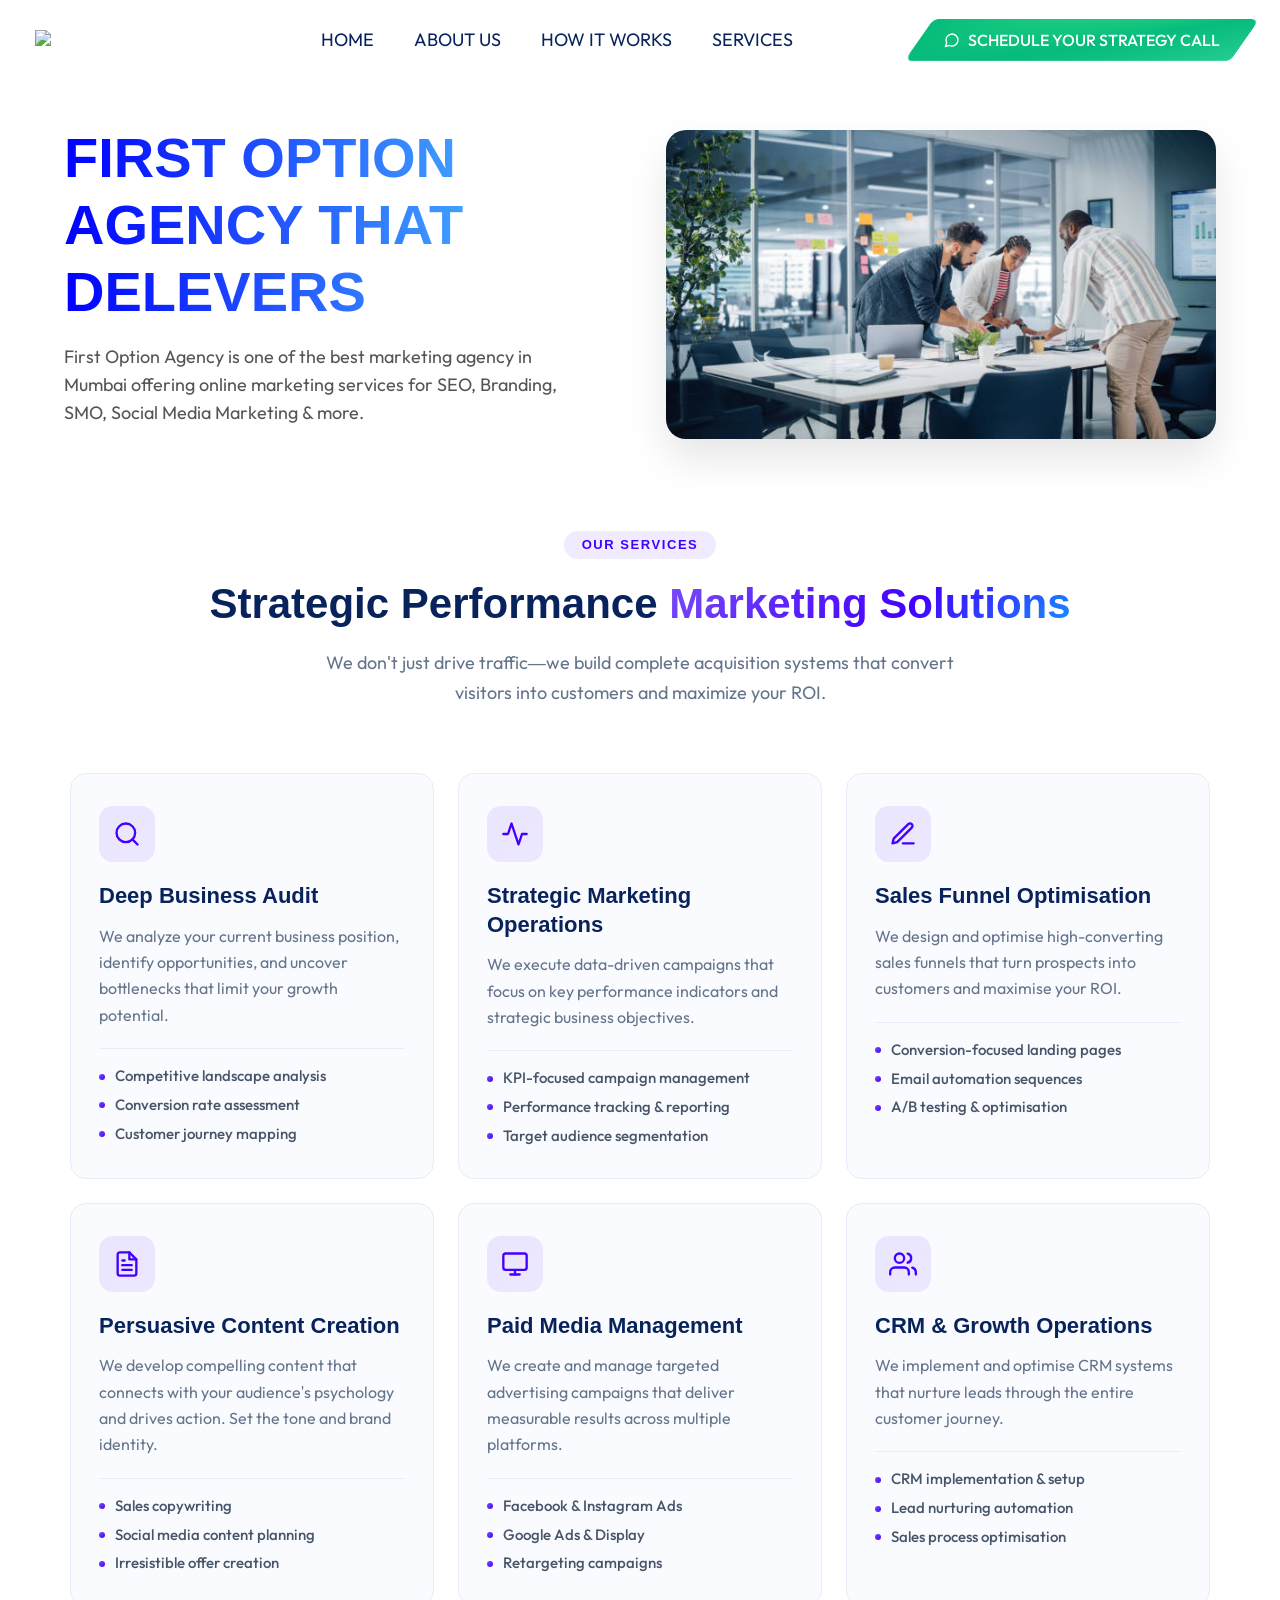
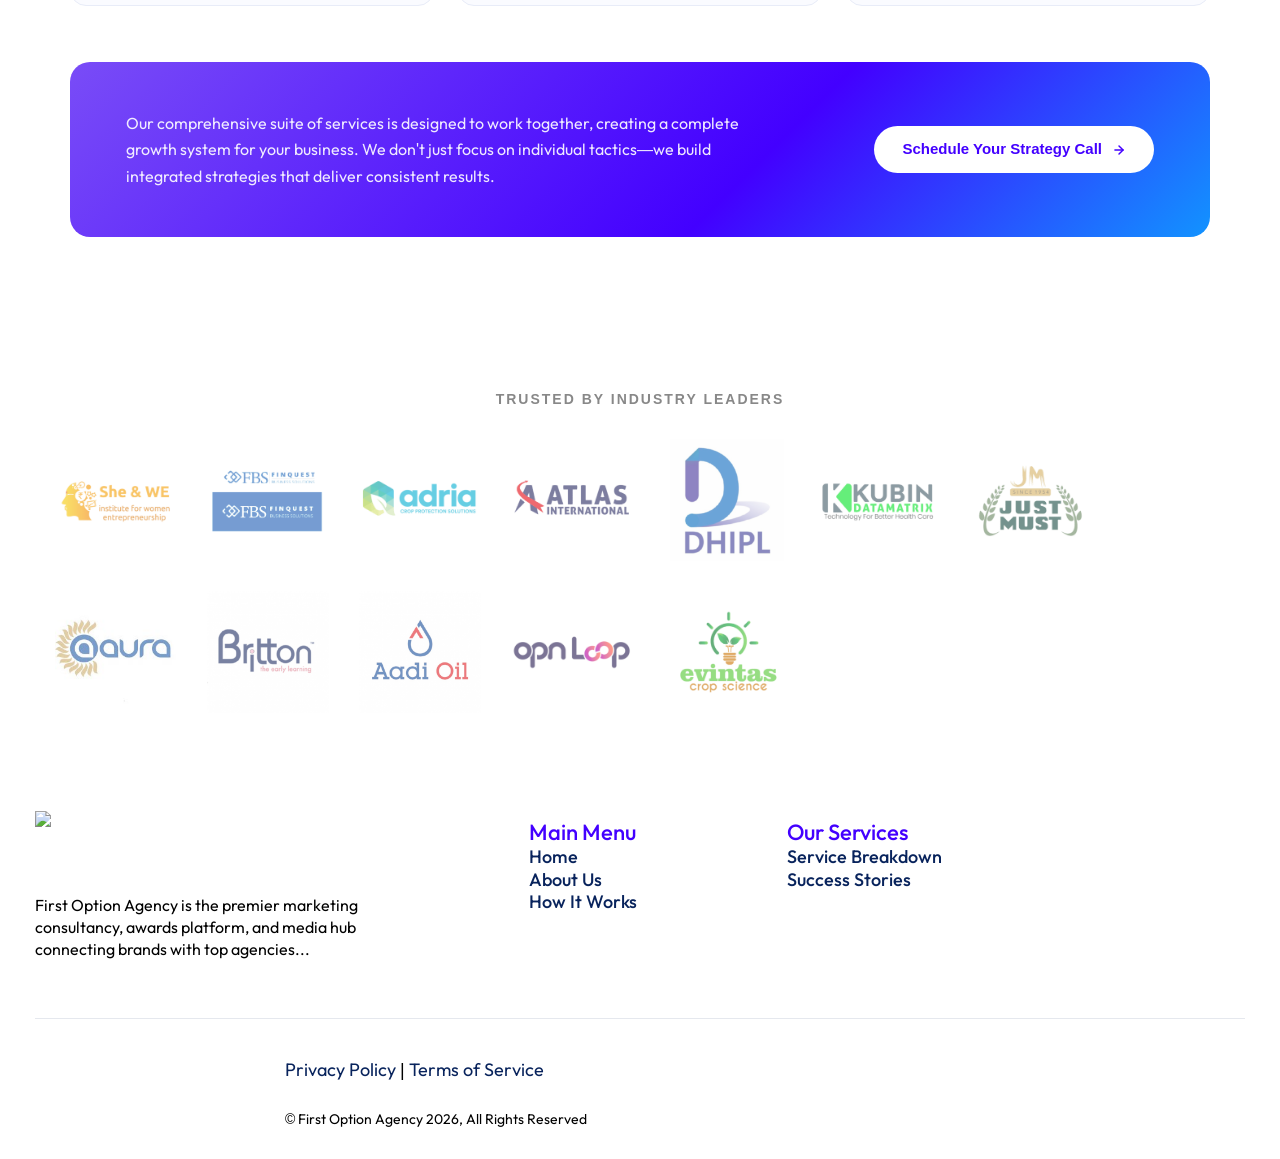
==== service.html @ 6f19dde6 "add services page" ====
<!DOCTYPE html>
<html lang="en">
<head>
   <title>First Option Agency | Premier Marketing Consultancy & Agency Directory</title>
    <meta name="theme-color" content="#ffffff">
    <meta name="description"
        content="First Option Agency is the premier marketing consultancy and agency directory. Discover top agencies for web design, branding, and digital marketing with verified reviews.">
    <meta name="keywords"
        content="First Option Agency, marketing agency directory, top marketing consultants, digital marketing agencies, web design companies, vetted agencies, business growth">
    <meta name="msvalidate.01" content="80F20198CFD68436AD164046C5279DCA">
    <link rel="canonical" href="https://www.firstoptionagency.com">
    <meta name="pinterest-rich-pin" content="false">
    <link rel="alternate" type="application/rss+xml" href="https://www.firstoptionagency.com/">
    <link rel="icon" type="image/x-icon" href="images/favicon.ico">
    <link rel="icon" type="image/png" href="images/favicon-32x32.png" sizes="32x32">
    <link rel="icon" type="image/png" href="images/favicon-16x16.png" sizes="16x16">
    <link rel="icon" type="image/svg+xml" href="images/favicon.svg">
    <link rel="apple-touch-icon" sizes="180x180" href="images/apple-touch-icon.png">
    <link rel="icon" type="image/png" sizes="192x192" href="images/android-chrome-192x192.png">
    <link rel="mask-icon" href="images/safari-pinned-tab.svg" color="#5bbad5">
    <link rel="preload" as="image" href="images/logo/logo.png">
    <link rel="preload" href="/fonts/Outfit-Regular.woff2" as="font" type="font/woff2" crossorigin="">
    <link rel="preload" href="/fonts/Outfit-Medium.woff2" as="font" type="font/woff2" crossorigin="">
    <link rel="dns-prefetch" href="//www.googletagmanager.com">
    <link rel="dns-prefetch" href="https://www.firstoptionagency.com">
    <link rel="dns-prefetch" href="//t.visitorqueue.com" style="display: none !important;">
    <meta name="twitter:card" content="summary_large_image">
    <meta name="twitter:title" content="First Option Agency | Top Marketing Consultancy & Agency Directory">
    <meta name="twitter:description"
        content="Discover, compare & hire top agencies for web design, development, branding & digital marketing.">
    <meta name="twitter:image" content="images/logo/logo.png">
    <meta property="og:url" content="https://www.firstoptionagency.com/">
    <meta property="og:type" content="website">
    <meta property="og:title" content="First Option Agency | Top Marketing Consultancy & Agency Directory">
    <meta property="og:description"
        content="First Option Agency connects brands with top-vetted agencies. Browse 30,000+ verified agency profiles and reviews to scale your business.">
    <meta property="og:image" content="images/logo/logo.png">
    <meta property="og:image:width" content="1200">
    <meta property="og:image:height" content="630">
    <script type="application/ld+json">
    {
      "@context": "https://schema.org",
      "@type": "Organization",
      "name": "First Option Agency",
      "url": "https://www.firstoptionagency.com",
      "logo": "https://www.firstoptionagency.com/images/logo/logo.png",
      "sameAs": [
        "https://www.instagram.com/firstoptionagency/",
        "https://www.facebook.com/firstoptionagency",
        "https://www.youtube.com/channel/UCq2oGPm26Sde7MxXzwe7gYA"
      ],
      "description": "First Option Agency is the premier marketing consultancy, awards platform, and media hub connecting brands with top agencies."
    }
    </script>
    <script type="application/ld+json">
    {
      "@context": "https://schema.org",
      "@type": "WebSite",
      "url": "https://www.firstoptionagency.com",
      "name": "First Option Agency",
      "potentialAction": {
        "@type": "SearchAction",
        "target": "https://www.firstoptionagency.com/search?q={search_term_string}",
        "query-input": "required name=search_term_string"
      }
    }
    </script>
    <style>
        img {
            color: transparent
        }

        img.img-broken {
            background: #FAFEFF;
            font-size: 0
        }

        .fancy-header ul {
            list-style: none;
            margin: 0;
            padding: 0
        }

        @font-face {
            font-display: swap;
            font-family: Outfit;
            font-style: normal;
            font-weight: 400;
            src: local(""), url("[data-uri]") format("woff2");
            text-rendering: optimizeLegibility
        }

        @font-face {
            font-display: swap;
            font-family: Outfit;
            font-style: normal;
            font-weight: 500;
            src: local(""), url("[data-uri]") format("woff2");
            text-rendering: optimizeLegibility
        }

        @font-face {
            font-display: swap;
            font-family: Outfit;
            font-style: normal;
            font-weight: 700;
            src: url(fonts/Outfit-Bold.woff2) format("woff2")
        }
    </style>

    <link href="https://www.firstoptionagency.com/topbest/css/plugins/alertify.custom.css?id=e2a9920edc" type="text/css"
        rel="stylesheet" />
    <link href="https://www.firstoptionagency.com/topbest/css/plugins/swiper.custom.css?id=e2a9920edc" type="text/css"
        rel="stylesheet" />
    <link href="https://www.firstoptionagency.com/topbest/css/plugins/parsley.custom.css?id=e2a9920edc" type="text/css"
        rel="stylesheet" />
    <link href="https://www.firstoptionagency.com/topbest/css/fonts/outfit.css?id=e2a9920edc" type="text/css"
        rel="stylesheet" />
    <link href="https://www.firstoptionagency.com/topbest/css/page-homepage.css?id=3f386308011d9b1fa5c5f884751df39c"
        type="text/css" rel="stylesheet" />
    <link rel="stylesheet" href="style.css">
</head>
<body>

  <nav class="laptop-hide" id="site-header" style="position: fixed; top: 0; left: 0; width: 100%; z-index: 1000;">
            <div class="site-width-grid">
                <div class="holder d-flex fl-align-center" style="justify-content: space-between; width: 100%; height: 80px;">
                    
                    <div class="logo fl-shrink">
                        <a href="/">
                            <img src="images/logo/logo.png" alt="First Option Agency" width="210" height="52" data-pin-nopin="true">
                        </a>
                    </div>

                    <div class="hp--navigation d-flex fl-center" style="flex-grow: 1;">
                        <ul class="list menu d-flex fl-align-center js-menu-clone-template" style="margin: 0 auto; padding: 0; list-style: none;">
                            <li class="link-holder"><a class="link" href="index.html#site-wrapper">Home</a></li>
                            <li class="link-holder"><a class="link" href="index.html">About Us</a></li>
                            <li class="link-holder"><a class="link" href="index.html#process">How It Works</a></li>
                            <li class="link-holder"><a class="link" href="service.html">Services</a></li>
                        </ul>
                    </div>

                    <div class="cta fl-shrink">
                        <a href="https://wa.me/919765768571" target="_blank"
                            class="d-i-flex fl-center btn-fancy btn-fancy--green btn-fancy--uppercase btn-fancy--medium btn-fancy--text-sm btn-fancy--xs btn-fancy--gap-md btn-fancy--px-lg"
                            style="text-decoration: none;">
                            <span style="display: flex; align-items: center; gap: 8px;">
                                <svg xmlns="http://www.w3.org/2000/svg" width="16" height="16"
                                    viewBox="0 0 24 24" fill="none" stroke="currentColor" stroke-width="2"
                                    stroke-linecap="round" stroke-linejoin="round">
                                    <path d="M7.9 20A9 9 0 1 0 4 16.1L2 22Z" />
                                </svg>
                                Schedule Your Strategy Call
                            </span>
                        </a>
                    </div>

                </div>
            </div>
        </nav>

        <script type="text/javascript">
            window.addEventListener('scroll', function () {
                const header = document.getElementById('site-header');
                if (window.scrollY > 10) {
                    header.classList.add('scrolled');
                } else {
                    header.classList.remove('scrolled');
                }
            });
        </script>




        
        <div class="myclass">
            <div class="myclass1">
                <h2 class="heding">FIRST OPTION AGENCY THAT DELEVERS</h2>
                <p class="para1">First Option Agency is one of the best marketing agency in Mumbai offering online marketing services for SEO, Branding, SMO, Social Media Marketing & more.</p>
            </div>

            <div>
                <img class="img" src="images/serviceimage1.jpg" alt="">
            </div>
        </div>
    <main class="site-width-grid">
          <section class="hp--services" id="services">
                    <div class="site-width-grid">
                        <!-- Section Header -->
                        <div class="hp--services__header margin-top:20">
                            <div class="hp--services__label">Our Services</div>
                            <h2 class="hp--services__title">Strategic Performance <mark>Marketing Solutions</mark></h2>
                            <p class="hp--services__subtitle">We don't just drive traffic—we build complete acquisition
                                systems that convert visitors into customers and maximize your ROI.</p>
                        </div>

                        <!-- Services Grid -->
                        <div class="hp--services__grid">

                            <!-- Card 1 -->
                            <div class="hp--services__card">
                                <label class="hp--services__card-trigger">
                                    <input type="checkbox" class="card-toggle-check">
                                    <div class="card-header-v2">
                                        <div class="hp--services__card-icon">
                                            <svg width="28" height="28" viewBox="0 0 24 24" fill="none"
                                                stroke="currentColor" stroke-width="2" stroke-linecap="round"
                                                stroke-linejoin="round">
                                                <circle cx="11" cy="11" r="8" />
                                                <path d="m21 21-4.35-4.35" />
                                            </svg>
                                        </div>
                                        <h3 class="hp--services__card-title">Deep Business Audit</h3>
                                    </div>
                                    <div class="hp--services__card-content">
                                        <p class="hp--services__card-desc">We analyze your current business position,
                                            identify opportunities, and uncover bottlenecks that limit your growth
                                            potential.</p>
                                        <ul class="hp--services__card-list">
                                            <li>Competitive landscape analysis</li>
                                            <li>Conversion rate assessment</li>
                                            <li>Customer journey mapping</li>
                                        </ul>
                                    </div>
                                    <div class="card-footer-v2">
                                        <div class="read-more-btn-v2">Read More</div>
                                    </div>
                                </label>
                            </div>

                            <!-- Card 2 -->
                            <div class="hp--services__card">
                                <label class="hp--services__card-trigger">
                                    <input type="checkbox" class="card-toggle-check">
                                    <div class="card-header-v2">
                                        <div class="hp--services__card-icon">
                                            <svg width="28" height="28" viewBox="0 0 24 24" fill="none"
                                                stroke="currentColor" stroke-width="2" stroke-linecap="round"
                                                stroke-linejoin="round">
                                                <polyline points="22 12 18 12 15 21 9 3 6 12 2 12" />
                                            </svg>
                                        </div>
                                        <h3 class="hp--services__card-title">Strategic Marketing Operations</h3>
                                    </div>
                                    <div class="hp--services__card-content">
                                        <p class="hp--services__card-desc">We execute data-driven campaigns that focus
                                            on key performance indicators and strategic business objectives.</p>
                                        <ul class="hp--services__card-list">
                                            <li>KPI-focused campaign management</li>
                                            <li>Performance tracking & reporting</li>
                                            <li>Target audience segmentation</li>
                                        </ul>
                                    </div>
                                    <div class="card-footer-v2">
                                        <div class="read-more-btn-v2">Read More</div>
                                    </div>
                                </label>
                            </div>

                            <!-- Card 3 -->
                            <div class="hp--services__card">
                                <label class="hp--services__card-trigger">
                                    <input type="checkbox" class="card-toggle-check">
                                    <div class="card-header-v2">
                                        <div class="hp--services__card-icon">
                                            <svg width="28" height="28" viewBox="0 0 24 24" fill="none"
                                                stroke="currentColor" stroke-width="2" stroke-linecap="round"
                                                stroke-linejoin="round">
                                                <path d="M12 20h9" />
                                                <path d="M16.5 3.5a2.121 2.121 0 0 1 3 3L7 19l-4 1 1-4L16.5 3.5z" />
                                            </svg>
                                        </div>
                                        <h3 class="hp--services__card-title">Sales Funnel Optimisation</h3>
                                    </div>
                                    <div class="hp--services__card-content">
                                        <p class="hp--services__card-desc">We design and optimise high-converting sales
                                            funnels that turn prospects into customers and maximise your ROI.</p>
                                        <ul class="hp--services__card-list">
                                            <li>Conversion-focused landing pages</li>
                                            <li>Email automation sequences</li>
                                            <li>A/B testing & optimisation</li>
                                        </ul>
                                    </div>
                                    <div class="card-footer-v2">
                                        <div class="read-more-btn-v2">Read More</div>
                                    </div>
                                </label>
                            </div>

                            <!-- Card 4 -->
                            <div class="hp--services__card">
                                <label class="hp--services__card-trigger">
                                    <input type="checkbox" class="card-toggle-check">
                                    <div class="card-header-v2">
                                        <div class="hp--services__card-icon">
                                            <svg width="28" height="28" viewBox="0 0 24 24" fill="none"
                                                stroke="currentColor" stroke-width="2" stroke-linecap="round"
                                                stroke-linejoin="round">
                                                <path d="M14 2H6a2 2 0 0 0-2 2v16a2 2 0 0 0 2 2h12a2 2 0 0 0 2-2V8z" />
                                                <polyline points="14 2 14 8 20 8" />
                                                <line x1="16" y1="13" x2="8" y2="13" />
                                                <line x1="16" y1="17" x2="8" y2="17" />
                                                <polyline points="10 9 9 9 8 9" />
                                            </svg>
                                        </div>
                                        <h3 class="hp--services__card-title">Persuasive Content Creation</h3>
                                    </div>
                                    <div class="hp--services__card-content">
                                        <p class="hp--services__card-desc">We develop compelling content that connects
                                            with your audience's psychology and drives action. Set the tone and brand
                                            identity.</p>
                                        <ul class="hp--services__card-list">
                                            <li>Sales copywriting</li>
                                            <li>Social media content planning</li>
                                            <li>Irresistible offer creation</li>
                                        </ul>
                                    </div>
                                    <div class="card-footer-v2">
                                        <div class="read-more-btn-v2">Read More</div>
                                    </div>
                                </label>
                            </div>

                            <!-- Card 5 -->
                            <div class="hp--services__card">
                                <label class="hp--services__card-trigger">
                                    <input type="checkbox" class="card-toggle-check">
                                    <div class="card-header-v2">
                                        <div class="hp--services__card-icon">
                                            <svg width="28" height="28" viewBox="0 0 24 24" fill="none"
                                                stroke="currentColor" stroke-width="2" stroke-linecap="round"
                                                stroke-linejoin="round">
                                                <rect x="2" y="3" width="20" height="14" rx="2" ry="2" />
                                                <line x1="8" y1="21" x2="16" y2="21" />
                                                <line x1="12" y1="17" x2="12" y2="21" />
                                            </svg>
                                        </div>
                                        <h3 class="hp--services__card-title">Paid Media Management</h3>
                                    </div>
                                    <div class="hp--services__card-content">
                                        <p class="hp--services__card-desc">We create and manage targeted advertising
                                            campaigns that deliver measurable results across multiple platforms.</p>
                                        <ul class="hp--services__card-list">
                                            <li>Facebook & Instagram Ads</li>
                                            <li>Google Ads & Display</li>
                                            <li>Retargeting campaigns</li>
                                        </ul>
                                    </div>
                                    <div class="card-footer-v2">
                                        <div class="read-more-btn-v2">Read More</div>
                                    </div>
                                </label>
                            </div>

                            <!-- Card 6 -->
                            <div class="hp--services__card">
                                <label class="hp--services__card-trigger">
                                    <input type="checkbox" class="card-toggle-check">
                                    <div class="card-header-v2">
                                        <div class="hp--services__card-icon">
                                            <svg width="28" height="28" viewBox="0 0 24 24" fill="none"
                                                stroke="currentColor" stroke-width="2" stroke-linecap="round"
                                                stroke-linejoin="round">
                                                <path d="M17 21v-2a4 4 0 0 0-4-4H5a4 4 0 0 0-4 4v2" />
                                                <circle cx="9" cy="7" r="4" />
                                                <path d="M23 21v-2a4 4 0 0 0-3-3.87" />
                                                <path d="M16 3.13a4 4 0 0 1 0 7.75" />
                                            </svg>
                                        </div>
                                        <h3 class="hp--services__card-title">CRM & Growth Operations</h3>
                                    </div>
                                    <div class="hp--services__card-content">
                                        <p class="hp--services__card-desc">We implement and optimise CRM systems that
                                            nurture leads through the entire customer journey.</p>
                                        <ul class="hp--services__card-list">
                                            <li>CRM implementation & setup</li>
                                            <li>Lead nurturing automation</li>
                                            <li>Sales process optimisation</li>
                                        </ul>
                                    </div>
                                    <div class="card-footer-v2">
                                        <div class="read-more-btn-v2">Read More</div>
                                    </div>
                                </label>
                        </div>
                    </div>

                        <!-- Bottom CTA Banner -->
                        <div class="hp--services__cta-banner">
                            <p class="hp--services__cta-text">Our comprehensive suite of services is designed to work
                                together, creating a complete growth system for your business. We don't just focus on
                                individual tactics—we build integrated strategies that deliver consistent results.</p>
                            <a href="https://wa.me/919765768571" target="_blank"
                                class="hp--services__cta-btn btn-flex btn-flex--rounded btn-flex--nowrap">
                                <span>Schedule Your Strategy Call</span>
                                <svg width="14" height="14" viewBox="0 0 24 24" fill="none" stroke="currentColor"
                                    stroke-width="2.5" stroke-linecap="round" stroke-linejoin="round">
                                    <path d="M5 12h14" />
                                    <path d="m12 5 7 7-7 7" />
                                </svg>
                            </a>
                        </div>
                    </div>
                </section>

                <section class="sponsor-section">
                    <div class="container">
                        <p class="sponsor-tagline">TRUSTED BY INDUSTRY LEADERS</p>
                        <div class="sponsor-grid">
                        <div class="sponsor-logo"><img src="images/logo1.png" alt="Company 1"></div>
                        <div class="sponsor-logo"><img src="images/logo2.png" alt="Company 2"></div>
                        <div class="sponsor-logo"><img src="images/logo3.png" alt="Company 3"></div>
                        <div class="sponsor-logo"><img src="images/logo4.png" alt="Company 4"></div>
                        <div class="sponsor-logo"><img src="images/logo5.png" alt="Company 5"></div>
                        <div class="sponsor-logo"><img src="images/logo6.png" alt="Company 6"></div>
                        <div class="sponsor-logo"><img src="images/logo7.png" alt="Company 7"></div>
                        <div class="sponsor-logo"><img src="images/logo8.jpg" alt="Company 8"></div>
                        <div class="sponsor-logo"><img src="images/logo9.png" alt="Company 9"></div>
                        <div class="sponsor-logo"><img src="images/logo10.png" alt="Company 10"></div>
                        <div class="sponsor-logo"><img src="images/logo11.png" alt="Company 11"></div>
                        <div class="sponsor-logo"><img src="images/logo12.png" alt="Company 12"></div>
                        </div>
                    </div>
                </section>
    </main>

    <footer id="footer" class="footer footer-fancy">
        <div class="site-width-grid">
            <div class="footer--nav d-flex">
                <aside>
                    <a href="/" class="logo" style="margin-bottom: 25px; display: inline-block;">
                        <img src="images/logo/logo.png" width="240" height="56" alt="First Option Agency">
                    </a>
                    <p>First Option Agency is the premier marketing consultancy, awards platform, and media hub connecting brands with top agencies...</p>
                </aside>
                <section class="d-flex">
                    <div class="footer--nav_part">
                        <p class="title">Main Menu</p>
                        <ul>
                            <li><a href="#home">Home</a></li>
                            <li><a href="#about">About Us</a></li>
                            <li><a href="#process">How It Works</a></li>
                        </ul>
                    </div>
                    <div class="footer--nav_part">
                        <p class="title">Our Services</p>
                        <ul>
                            <li><a href="services.html">Service Breakdown</a></li>
                            <li><a href="services.html">Success Stories</a></li>
                        </ul>
                    </div>
                </section>
            </div>
            <div class="footer--bottom">
                <aside>© First Option Agency 2026, All Rights Reserved</aside>
                <div class="pages">
                    <a href="#">Privacy Policy</a> | <a href="#">Terms of Service</a>
                </div>
            </div>
        </div>
    </footer>

</body>
</html>
---- style.css ----
/* =========================================
   BASE & RESET
========================================= */
img {
  -ms-interpolation-mode: bicubic;
  border: 0;
  color: transparent;
  max-width: 100%;
  vertical-align: top;
}
img.img-broken {
  background: #FAFEFF;
  font-size: 0;
}
fieldset, form {
  border-style: none;
  margin: 0;
  padding: 0;
}
input::-ms-clear {
  display: none;
}
button, input[type=button], input[type=file], input[type=password],
input[type=reset], input[type=submit], input[type=text], textarea {
  -ms-progress-appearance: none;
  appearance: none;
  appearance: none;
  outline: none;
}
button, input[type=button], input[type=reset], input[type=submit] {
  cursor: pointer;
}
input, textarea {
  border-radius: 0;
}
input[type=image] {
  border: none;
  padding: 0;
}
button::-moz-focus-inner, input::-moz-focus-inner {
  border: 0;
  padding: 0;
}
:focus {
  outline: none;
}
blockquote, q {
  quotes: none;
}
blockquote:after, blockquote:before, q:after, q:before {
  content: none;
}
dd {
  margin: 0 0 0 40px;
}
table {
  border-collapse: collapse;
  border-spacing: 0;
}
nav ol, nav ul {
  list-style-image: none;
}
dl, menu, ol, p, ul {
  margin: 1em 0;
}
menu, ol, ul {
  padding: 0;
}
h1, h2, h3, h4, h5, h6 {
  margin: 0;
  font-weight: 500;
  line-height: 1.15;
  font-family: Outfit, sans-serif;
}
strong, b {
  font-weight: 500;
}
button, input, select, textarea {
  font-family: Outfit, sans-serif;
}
a {
  color: var(--defaultLinkColor, #0181dd);
  transition-duration: .18s;
  transition-property: color, background, border-color;
  transition-timing-function: ease-out;
  text-decoration: none;
}
.mobile a {
  transition: none;
}
@media screen and (min-width:1201px) {
  a:hover { color: #00abf3; }
}
mark {
  color: inherit;
  background: none;
}
svg use {
  pointer-events: none;
}
u {
  position: relative;
  text-decoration: none;
}
u:after {
  background: currentColor;
  bottom: 0;
  content: "";
  height: 2px;
  left: 0;
  pointer-events: none;
  position: absolute;
  width: 100%;
}
*, :after, :before {
  box-sizing: border-box;
}
html {
  -webkit-text-size-adjust: 100%;
}
[v-cloak] {
  display: none;
}
body, html {
  -webkit-overflow-scrolling: touch;
  height: 100%;
  margin: 0;
}
html.block-scroll {
  overflow: hidden;
}
body {
  background: #fff;
  color: #000;
  font: 300 16px/1.25 Outfit, sans-serif;
  min-width: 320px;
}

/* =========================================
   UTILITIES
========================================= */
.hide { display: none !important; }
.invisible { visibility: hidden; }
.d-flex { display: flex; }
.d-none { display: none; }
.d-i-flex { display: inline-flex; }
.fl-shrink { flex-shrink: 0; }
.fl-grow { flex-grow: 1; }
.fl-col { flex-direction: column; }
.fl-wrap { flex-wrap: wrap; }
.fl-center { align-items: center; justify-content: center; }
.fl-baseline { align-items: baseline; }
.fl-align-center { align-items: center; }
.fl-justify-center { justify-content: center; }
.loading { position: relative; }

@media screen and (min-width:1201px) { .laptop-view { display: none !important; } }
@media screen and (max-width:1200px) { .laptop-hide { display: none !important; } }
@media screen and (min-width:1025px) { .tablet-view { display: none !important; } }
@media screen and (max-width:1024px) { .tablet-hide { display: none !important; } }
@media screen and (min-width:768px)  { .mobile-view { display: none !important; } }
@media screen and (max-width:767px)  { .mobile-hide { display: none !important; } }

.site-width-grid {
  margin: 0 auto;
  max-width: 1480px;
  width: 100%;
}
@media screen and (min-width:1201px) {
  .site-width-grid { padding-left: 35px; padding-right: 35px; }
}
@media screen and (max-width:1200px) {
  .site-width-grid { padding-left: 25px; padding-right: 25px; }
}
@media screen and (max-width:767px) {
  .site-width-grid { padding-left: 20px; padding-right: 20px; }
}

.wrapper { min-height: 100vh; overflow: hidden; }
.main { width: 100%; --defaultLinkColor: #267efd; color: #08235c; }
@media screen and (max-width:1200px) {
  .main { padding-top: 62px; }
}
@media screen and (min-width:1201px) {
  .fancy-header~.main, .header~.main { padding-top: 74px; }
  .is-come-from-admin { margin-top: 20px; }
}

/* =========================================
   BUTTONS (.btn-flex & .btn-fancy)
========================================= */
.btn-flex {
  align-items: center;
  display: inline-flex;
  justify-content: center;
  line-height: 1.25;
  padding-bottom: 2px;
  padding-top: 2px;
  transition-duration: .2s;
  transition-property: color, background, border-color;
  transition-timing-function: ease-out;
}
.btn-flex--rounded { border-radius: 5em; }
.btn-flex--nowrap { white-space: nowrap; }
.btn-flex--slanted {
  background-color: transparent;
  overflow: visible !important;
  position: relative;
}
.btn-flex--slanted:before {
  backface-visibility: hidden;
  border-radius: .3em .5em;
  content: "";
  height: 100%;
  left: 0;
  position: absolute;
  top: 0;
  transform: skewX(-35deg) translateZ(0);
  transition-duration: .2s;
  transition-property: background, border-color;
  transition-timing-function: ease-out;
  width: 100%;
  will-change: transform;
}
.btn-flex--slanted>* { position: relative; }
.btn-flex--text__uppercase { text-transform: uppercase; }
.btn-flex--weight__med { font-weight: 500; }
.btn-flex--color__navy { color: #08235c; }
@media screen and (min-width:1025px) {
  .btn-flex--color__navy:hover { color: #0181dd; }
}
.btn-flex--slanted-border__custom:before { border: 1px solid var(--btnBorderColor, #fff); }
@media screen and (min-width:1025px) {
  .btn-flex--slanted-border__custom:hover:before { border-color: var(--btnBorderColorActive, var(--btnBorderColor)); }
}
.btn-flex--font-desktop__md { font-size: 18px; }
.btn-flex--size-desktop__sm { min-height: 48px; }
.btn-flex--padding__md { padding-left: 20px; padding-right: 20px; }
.btn-flex--gap__lg { gap: 16px; }
.btn-flex .chevron, .btn-flex .icon, .btn-flex i {
  fill: var(--btnIconColor, currentColor);
  color: var(--btnIconColor, currentColor);
  transition: transform .2s;
}
.btn-flex i { position: relative; }
.btn-flex .loading {
  left: 0; opacity: 0; position: absolute; top: 50%; transform: translateY(-50%);
}
@media screen and (min-width:1025px) {
  .btn-flex:hover .icon { transform: translateX(2px); }
}
.disabled .btn-flex:has(.loading) { filter: grayscale(1); opacity: .5; pointer-events: none; }
.disabled .btn-flex:has(.loading) .icon { opacity: 0; }
.disabled .btn-flex:has(.loading) .loading { opacity: 1; }

.btn-fancy {
  background-color: transparent;
  border: none;
  line-height: 1.25;
  overflow: visible !important;
  padding-bottom: 2px;
  padding-top: 2px;
  position: relative;
  transition: color .2s ease-out;
}
.btn-fancy:after, .btn-fancy:before {
  backface-visibility: hidden;
  border-radius: .3em .5em;
  content: "";
  inset: 0;
  position: absolute;
  transform: skewX(-35deg) translateZ(0);
}
.btn-fancy:before {
  background-color: #fff;
  border-style: solid;
  border-width: 1.5px;
  opacity: 0;
  transition: opacity .1s ease-out, background-color .1s ease-out;
}
.btn-fancy:after {
  background-position-x: -100%, 0;
  background-size: 200% 100%, 100% 100%;
  transition: opacity .2s ease-out, background-position-x .2s ease-out .05s;
}
.btn-fancy>* { position: relative; z-index: 1; }
@media screen and (min-width:1025px) {
  .btn-fancy:hover:before { opacity: 1; }
  .btn-fancy:hover:after {
    background-position-x: -200%, 0;
    opacity: 0;
    transition: opacity .3s ease-out .1s, background-position-x .2s ease-out;
  }
  .btn-fancy:hover .icon { transform: translateX(2px); }
}
.btn-fancy--indigo { color: #fff; }
.btn-fancy--indigo:before { border-color: #4300ff; }
.btn-fancy--indigo:after {
  background-image: linear-gradient(90deg, #3d05d9 30%, #936efb 40%, #3d05d9 50%, rgba(61, 5, 217, 0)), linear-gradient(170deg, #7648f7, #4e10fd 55%, #1f6dff);
}
@media screen and (min-width:1025px) {
  .btn-fancy--indigo:hover { color: #4300ff; }
}
.btn-fancy--green { color: #fff; }
.btn-fancy--green:before { border-color: #006d46; }
.btn-fancy--green:after {
  background-image: linear-gradient(90deg, #06bc7b 30%, #5ef696 40%, #06bc7b 50%, rgba(6, 188, 123, 0)), linear-gradient(170deg, #5ef696, #06bc7b 55%, #25cd91);
}
@media screen and (min-width:1025px) {
  .btn-fancy--green:hover { color: #08235c; }
}
.btn-fancy--xs { min-height: 42px; }
.btn-fancy--sm { min-height: 48px; }
.btn-fancy--px-md { padding-inline: 20px; }
.btn-fancy--px-lg { padding-inline: 25px; }
.btn-fancy--px-xl { padding-inline: 30px; }
.btn-fancy--gap-md { gap: 12px; }
.btn-fancy--gap-lg { gap: 16px; }
.btn-fancy--text-sm { font-size: 16px; }
.btn-fancy--text-md { font-size: 18px; }
.btn-fancy--bold { font-weight: 600; }
.btn-fancy--medium { font-weight: 500; }
.btn-fancy--uppercase { text-transform: uppercase; }
.btn-fancy .chevron, .btn-fancy .icon, .btn-fancy i {
  fill: currentColor; color: currentColor; transition: transform .2s;
}
.btn-fancy i { position: relative; }
.btn-fancy .loading { left: 0; opacity: 0; position: absolute; top: 50%; transform: translateY(-50%); }
.disabled .btn-fancy:has(.loading) { filter: grayscale(1); opacity: .5; pointer-events: none; }
.disabled .btn-fancy:has(.loading) .icon { opacity: 0; }
.disabled .btn-fancy:has(.loading) .loading { opacity: 1; }

/* =========================================
   FORM VALIDATION (PARSLEY)
========================================= */
.parsley-errors-list, .validate-errors-list {
  list-style: none; margin: 0; padding: 0;
}
.parsley-errors-list li, .validate-errors-list li {
  background: #fff;
  border: 1px solid #ed383d;
  bottom: var(--errorBottom, 100%);
  color: #ed383d;
  font-size: 14px;
  font-weight: 500;
  min-height: 37px;
  min-width: 190px;
  padding: 3px 15px 7px;
  position: absolute;
  right: 0;
  transform: translateY(-4px);
  white-space: nowrap;
  z-index: 1;
  opacity: 0;
  pointer-events: none;
}
@media screen and (max-width:767px) {
  .parsley-errors-list li, .validate-errors-list li { height: auto; white-space: normal; }
}
.parsley-errors-list li:after, .validate-errors-list li:after {
  background: #fff; border-bottom: 1px solid #ed383d; border-right: 1px solid #ed383d;
  content: ""; height: 10px; position: absolute; right: 15px; top: 100%;
  transform: translate3d(0, -4px, 0) rotate(45deg); width: 10px;
}
.parsley-errors-list li:before, .validate-errors-list li:before {
  bottom: -4px; content: "!"; display: inline; font-size: 25px; font-weight: 500;
  line-height: 20px; margin-right: 14px; position: relative;
}
form[data-parsley-validate] { position: relative; }

/* =========================================
   HEADER & NAVIGATION
========================================= */
.fancy-header {
  --headerLinkFontSize: 16px;
  background-color: #fff;
  box-shadow: 0 0 90px rgba(0, 0, 0, .08);
  left: 0; position: fixed; right: 0; top: 0; z-index: 100;
  transition: transform .25s;
}
.fancy-header ul { list-style: none; margin: 0; padding: 0; }
@media screen and (min-width:1201px) {
  .fancy-header.scrolled { transform: translateY(-14px); }
  .fancy-header.scrolled .holder { transform: translateY(7px); }
  .fancy-header.scrolled .logo { transform: scale(.84); }
}
.fancy-header .holder {
  gap: clamp(20px, 2.9296875vw, 30px);
  justify-content: space-between;
  pointer-events: none;
  transition: transform .25s;
}
.fancy-header .holder>* { pointer-events: auto; }
@media screen and (min-width:1201px) {
  .fancy-header .holder { height: 74px; }
}
@media screen and (max-width:1200px) {
  .fancy-header .holder { height: 62px; }
  .fancy-header .holder.is-active .nav {
    opacity: 1; pointer-events: auto; transform: translateX(0);
  }
  .fancy-header .holder.is-active .burger span { background-color: transparent; }
  .fancy-header .holder.is-active .burger span:after { transform: rotate(45deg); }
  .fancy-header .holder.is-active .burger span:before { transform: rotate(-45deg); }
}
.fancy-header .logo { transform-origin: left center; transition: transform .25s; margin-right: auto; }
.fancy-header .logo a { display: block; }
.fancy-header .logo img { display: block; height: auto; }
@media screen and (max-width:1200px) {
  .fancy-header .logo a { max-width: 172px; }
  .fancy-header .nav {
    background-color: rgba(255, 255, 255, 0.98);
    backdrop-filter: blur(15px); -webkit-backdrop-filter: blur(15px);
    flex-direction: column; height: calc(100vh - 62px); left: 0; overflow-y: auto;
    padding: 40px 25px; right: 0; top: 62px; transform: translateX(100%);
    transition: transform 0.4s cubic-bezier(0.4, 0, 0.2, 1); width: 100vw;
    box-shadow: -10px 0 30px rgba(0, 0, 0, 0.05); border-top: 1px solid rgba(0, 0, 0, 0.05);
    opacity: 0; pointer-events: none; position: fixed;
  }
  .fancy-header .menu { flex-direction: column; gap: 0; align-items: stretch; width: 100%; }
  .fancy-header .menu li { border-bottom: 1px solid rgba(0, 0, 0, 0.03); list-style: none; }
  .fancy-header .menu a {
    color: #111827; font-size: 20px; font-weight: 600; display: flex;
    align-items: center; justify-content: space-between; padding: 20px 10px;
    text-transform: uppercase; letter-spacing: 0.05em; transition: all 0.3s ease;
    line-height: normal; height: auto !important; width: auto !important; min-height: 60px;
  }
  .fancy-header .menu a:after {
    content: "→"; opacity: 0; transform: translateX(-10px); transition: all 0.3s ease;
    font-weight: 400; color: #4300ff;
  }
  .fancy-header .menu a:hover, .fancy-header .menu a.active {
    color: #4300ff; padding-left: 15px; background-color: rgba(67, 0, 255, 0.02);
  }
  .fancy-header .menu a:hover:after, .fancy-header .menu a.active:after {
    opacity: 1; transform: translateX(0);
  }
  .fancy-header .link-holder { display: flex; flex-direction: column; width: 100%; }
}
@media screen and (min-width:1201px) {
  .fancy-header .inner { gap: 30px; }
  .fancy-header .nav { align-items: center; gap: 25px; }
  .fancy-header .menu { gap: 40px; }
  .fancy-header .menu a { color: #08235c; }
  .fancy-header .menu a.active, .fancy-header .menu a:hover { color: #4300ff; }
  .fancy-header .link-holder { position: relative; }
  .fancy-header .link-holder:not(:hover) .link i { transform: rotate(90deg); }
  .fancy-header .link-holder:not(:hover) .dropbox,
  .fancy-header .link-holder:not(:hover) .dropdown {
    opacity: 0; pointer-events: none; transform: translate(-50%, 6px);
  }
  .fancy-header .dropbox, .fancy-header .dropdown {
    box-shadow: 0 0 20px rgba(0, 0, 0, .2); left: 50%; position: absolute;
    top: 100%; transform: translate(-50%, 12px); transition: all .25s;
  }
  .fancy-header .dropbox:after, .fancy-header .dropbox:before,
  .fancy-header .dropdown:after, .fancy-header .dropdown:before {
    content: ""; left: 0; position: absolute; right: 0;
  }
  .fancy-header .dropbox:before, .fancy-header .dropdown:before {
    border-color: #4300ff transparent; border-style: none solid solid; border-width: 8px;
    height: 0; margin: auto; width: 0;
  }
  .fancy-header .dropdown {
    background-color: #fff; border-radius: 10px; border-top: 3px solid #4300ff; width: 300px;
  }
  .fancy-header .dropdown:before { bottom: calc(100% + 2px); }
  .fancy-header .dropdown:after { bottom: 100%; height: 15px; }
  .fancy-header .dropdown li:not(:last-child) { border-bottom: 1px solid rgba(8, 35, 92, .1); }
  .fancy-header .dropdown a {
    font-size: 18px; font-weight: 500; gap: 10px; min-height: 50px; padding: 5px 20px; width: 100%;
  }
}
@media screen and (max-width:1200px) {
  .fancy-header .dropdown { padding-left: 30px; }
  .fancy-header .dropdown ul { display: flex; flex-direction: column; gap: 20px; }
}
.fancy-header .dropdown a svg { fill: #4300ff; }
@media screen and (min-width:1201px) {
  .fancy-header .dropbox {
    background-color: #fefefe; border-radius: 0 0 10px 10px; margin-left: var(--dropboxMenuShift);
    max-width: 99vw; padding: 28px 20px 24px; width: 1230px;
  }
  .fancy-header .dropbox:before { bottom: calc(100% - 1px); transform: translateX(calc(var(--dropboxMenuShift)*-1)); }
  .fancy-header .dropbox:after {
    background-image: linear-gradient(90deg, #9675f2 0, #4300ff 70%, #1981ff);
    background-position: 0 100%; background-repeat: no-repeat; background-size: 100% 3px;
    bottom: calc(100% - 3px); height: 18px;
  }
  .fancy-header .dropbox-holder { gap: 30px; }
}
@media screen and (max-width:1200px) {
  .fancy-header .dropbox-holder { flex-direction: column; }
}
@media screen and (min-width:1201px) {
  .fancy-header .dropbox-nav { gap: 12px; width: 286px; }
  .fancy-header .dropbox-nav-item {
    border-radius: 5px; cursor: pointer; font-size: 18px; font-weight: 500;
    gap: 20px; height: 60px; padding: 4px 15px;
  }
  .fancy-header .dropbox-nav-item .icon { fill: #4300ff; }
  .fancy-header .dropbox-nav-item.active {
    background: linear-gradient(135deg, #794cf7, #4300ff 60%, #1293ff); color: #fff;
  }
  .fancy-header .dropbox-nav-item.active .icon { fill: #fff; }
  .fancy-header .dropbox-sections-holder {
    background-color: #fff; background-position: 96% 22px; background-repeat: no-repeat;
    background-size: 245px auto; box-shadow: 0 4px 40px rgba(0, 0, 0, .1); padding: 0 40px; position: relative;
  }
}
.fancy-header .dropbox-sections-holder:has([data-location=us]:checked) .dropbox-section-items [data-location=global] { display: none; }
.fancy-header .dropbox-sections-holder:has([data-location=global]:checked) .dropbox-section-items [data-location=us] { display: none; }
@media screen and (min-width:1201px) {
  .fancy-header .dropbox-sections { overflow: hidden; }
  .fancy-header .dropbox-tabs { gap: 45px; left: 40px; position: absolute; right: 40px; top: 0; z-index: 1; }
  .fancy-header .dropbox-tabs:after {
    background: linear-gradient(90deg, #4300ff 0, rgba(67, 0, 255, 0)); bottom: 0;
    content: ""; height: 1px; left: 0; position: absolute; width: 100%;
  }
}
@media screen and (max-width:1200px) {
  .fancy-header .dropbox-tabs { gap: 14px; margin-bottom: 20px; margin-top: 10px; }
}
.fancy-header .dropbox-tabs label { font-weight: 500; position: relative; text-transform: uppercase; }
@media screen and (min-width:1201px) {
  .fancy-header .dropbox-tabs label { cursor: pointer; font-size: 14px; gap: 12px; height: 64px; transition: color .2s; }
}
@media screen and (max-width:1200px) {
  .fancy-header .dropbox-tabs label {
    background: rgba(150, 117, 242, .1); border-radius: 5px; color: #08235c;
    font-size: 16px; gap: 16px; height: 48px; padding: 0 5px; width: 100%;
  }
}
.fancy-header .dropbox-tabs label:after, .fancy-header .dropbox-tabs label:before {
  content: ""; left: 0; opacity: 0; position: absolute; right: 0; top: calc(100% - 2px);
}
@media screen and (min-width:1201px) {
  .fancy-header .dropbox-tabs label:after, .fancy-header .dropbox-tabs label:before { transition: opacity .2s; }
  .fancy-header .dropbox-tabs label:before { background: #4300ff; height: 3px; }
}
.fancy-header .dropbox-tabs label:after { border-style: solid solid none; height: 0; width: 0; }
@media screen and (min-width:1201px) {
  .fancy-header .dropbox-tabs label:after { border-color: #4300ff transparent; border-width: 5px 6px; margin: 3px auto 0; }
}
@media screen and (max-width:1200px) {
  .fancy-header .dropbox-tabs label:after { border-color: #9675f2 transparent; border-width: 8px 9px; margin: auto; }
}
@media screen and (min-width:1201px) {
  .fancy-header .dropbox-tabs label:has(input:checked) { color: #4300ff; }
}
@media screen and (max-width:1200px) {
  .fancy-header .dropbox-tabs label:has(input:checked) { background: #9675f2; color: #fff; }
}
.fancy-header .dropbox-tabs label:has(input:checked):after, .fancy-header .dropbox-tabs label:has(input:checked):before { opacity: 1; }
.fancy-header .dropbox-tabs label img { border-radius: 50%; }
.fancy-header .dropbox-tabs label input { height: 0; opacity: 0; pointer-events: none; position: absolute; width: 0; z-index: -1; }
@media screen and (min-width:1201px) {
  .fancy-header .dropbox-section { display: flex; height: 100%; padding: 85px 0 20px; position: relative; width: 100%; }
  .fancy-header .dropbox-section:not(.active) { display: none; }
}
@media screen and (max-width:1200px) {
  .fancy-header .dropbox-section:not(:last-child) { border-bottom: 1px solid rgba(8, 35, 92, .15); }
  .fancy-header .dropbox-section-title {
    align-items: center; color: #08235c; display: flex; font-size: 16px; font-weight: 500;
    gap: 20px; height: 60px; padding: 2px 20px; text-transform: uppercase;
  }
  .fancy-header .dropbox-section-title svg { fill: currentColor; }
  .fancy-header .dropbox-section-title .arrow { margin-left: auto; transform: rotate(90deg); }
  .fancy-header .dropbox-section-title.current { color: #4300ff; }
  .fancy-header .dropbox-section-title.current .arrow { transform: rotate(-90deg); }
}
@media screen and (min-width:1201px) {
  .fancy-header .dropbox-section-items {
    -moz-column-gap: 15px; column-gap: 15px; columns: 2 auto; column-count: 2;
    -moz-column-fill: auto; column-fill: auto; height: 375px; overflow: hidden; width: 100%;
  }
}
@media screen and (max-width:1200px) {
  .fancy-header .dropbox-section-items { border-top: 1px solid rgba(8, 35, 92, .15); padding: 10px 0; }
}
@media screen and (min-width:1201px) {
  .fancy-header .dropbox-section-items a {
    align-items: center; color: #08235c; display: inline-flex; font-weight: 500; gap: 20px; padding: 10px 0; transition: all .2s;
  }
  .fancy-header .dropbox-section-items a:hover { color: #4300ff; transform: translateX(10px); }
  .fancy-header .dropbox-section-items a .icon { fill: #4300ff; }
}
@media screen and (max-width:1200px) {
  .fancy-header .dropbox-section-items a {
    align-items: center; color: #08235c; display: flex; font-size: 15px; font-weight: 500; padding: 10px 24px; width: 100%;
  }
  .fancy-header .dropbox-section-items a .icon {
    border-color: transparent #08235c; border-style: solid none solid solid; border-width: 7px 10px;
    flex-shrink: 0; height: 0; margin-right: 20px; width: 0;
  }
  .fancy-header .dropbox-section-items a .icon svg { display: none; }
}
@media screen and (min-width:1321px) {
  .fancy-header .link { font-size: var(--headerLinkFontSize, 15px); gap: 10px; text-transform: uppercase; }
}
@media screen and (min-width:1201px) and (max-width:1320px) {
  .fancy-header .link { font-size: var(--headerLinkFontSize, 13px); gap: 10px; text-transform: uppercase; }
}
@media screen and (min-width:1201px) {
  .fancy-header .link { transition: all .2s; }
  .fancy-header .link i { height: 12px; transform: rotate(-90deg); width: 12px; }
  .fancy-header .link i svg { fill: #08235c; }
  .fancy-header .link i.alone { transform: rotate(90deg); }
  .fancy-header .link:hover .icon { transform: translateX(2px); }
}
@media screen and (max-width:1200px) {
  .fancy-header .link { height: 18px; width: 18px; }
  .fancy-header .link svg { height: 18px; width: 11px; }
  .fancy-header .cta { align-items: center; display: flex; font-size: 20px; gap: 20px; justify-content: center; margin: 30px 0; padding: 0 15px; width: 100%; }
}
@media screen and (max-width:680px) {
  .fancy-header .cta { flex-direction: column-reverse; }
}
@media screen and (max-width:1200px) {
  .fancy-header .cta a { gap: 16px; height: 52px; min-width: 30%; padding: 0 40px; position: relative; }
  .fancy-header .cta a:before {
    border-radius: 5px 8px; content: ""; height: 100%; left: 0; pointer-events: none; position: absolute;
    top: 0; transform: skewX(-35deg); transition-duration: .2s; transition-property: background, border-color;
    transition-timing-function: ease-out; width: 100%;
  }
  .fancy-header .cta a .icon { fill: var(--headerCtaIconColor, #71a0fa); }
}
@media screen and (max-width:640px) { .fancy-header .cta a { width: 100%; } }
.fancy-header .cta { text-transform: uppercase; white-space: nowrap; }
@media screen and (min-width:1201px) {
  .fancy-header .cta { font-size: 16px; }
  .fancy-header .cta a { position: relative; gap: 10px; }
  .fancy-header .cta a svg { fill: currentColor; height: 12px; width: 6px; }
}
.fancy-header .burger { background: none; border: none; height: 30px; position: relative; width: 30px; }
.fancy-header .burger span, .fancy-header .burger span:after, .fancy-header .burger span:before {
  background-color: var(--headerBurgerColor, #4300ff); bottom: 0; height: 2px; left: 0; margin: auto; right: 0; top: 0; width: 26px;
}
.fancy-header .burger span { opacity: 1; z-index: 1; position: absolute; }
.fancy-header .burger span:after, .fancy-header .burger span:before { background-color: var(--headerBurgerColor, #4300ff); content: ""; position: absolute; }
.fancy-header .burger span:after { transform: translateY(8px); }
.fancy-header .burger span:before { transform: translateY(-8px); }
@media screen and (max-width:1200px) {
  .fancy-header .mobile-main-item {
    border-radius: var(--headerMobileMainItemRadius, 8px); border-style: solid; border-width: 1px; color: var(--headerMobileMainItemColor, #08235c);
    font-size: 16px; font-weight: 500; height: 48px; justify-content: space-between; padding: 0 16px; text-transform: uppercase; width: 100%;
  }
  .fancy-header .mobile-main-item:not(.current) { background: var(--headerMobileMainItemBg, #fff); border-color: #96c9ee; }
  .fancy-header .mobile-main-item:not(.current) svg { fill: #4300ff; transform: rotate(90deg); }
  .fancy-header .mobile-main-item.current { background: linear-gradient(175deg, #7649f7, #4201ff 30%, #0ba9ff); color: #fff; }
  .fancy-header .mobile-main-item.current svg { fill: #fff; transform: rotate(-90deg); }
  .fancy-header .mobile-toggler-dropdown { margin-top: 20px; }
  .fancy-header .mobile-toggler-dropbox:not(.opened), .fancy-header .mobile-toggler-dropdown:not(.opened) { display: none; }
}

/* =========================================
   FOOTER
========================================= */
.footer { font-weight: 400; }
.footer ul { list-style: none; margin: 0; padding: 0; }
.footer a { display: inline-flex; }
.footer--nav { font-size: 16px; }
@media screen and (min-width:1025px) { .footer--nav { gap: 4%; } }
@media screen and (max-width:1024px) {
  .footer--nav { align-items: center; gap: 55px; margin-bottom: 40px; }
  .footer--nav aside { text-align: center; }
}
@media screen and (min-width:1025px) { .footer--nav section { align-items: flex-start; } }
@media screen and (min-width:768px) and (max-width:1024px) { .footer--nav section { width: 100%; } }
@media screen and (max-width:767px) { .footer--nav section { align-items: center; flex-direction: column; gap: 70px; text-align: center; } }
.footer--nav ul { flex-direction: column; }
.footer--nav address { color: #fff; font-style: normal; line-height: 1.5; }
@media screen and (min-width:768px) { .footer--nav address { margin-bottom: 18px; } }
@media screen and (max-width:767px) { .footer--nav address { margin-bottom: 28px; } }
.footer--nav_part { flex-direction: column; font-weight: 500; }
@media screen and (max-width:767px) { .footer--nav_part { align-items: center; gap: 32px; } }
.footer--bottom aside { font-size: 14px; }
.footer--bottom .pages { flex-wrap: wrap; white-space: nowrap; }
.footer--bottom .shares { flex-wrap: wrap; }
.footer--bottom .icon { fill: currentColor; }

@media screen and (min-width:1025px) {
  .footer-fancy {
    background-color: #fff; background-position: calc(50% + 690px) -48px; background-size: 530px auto; padding: 0 0 30px;
  }
}
@media screen and (max-width:1024px) { .footer-fancy { padding: 0 0 78px; } }
@media screen and (min-width:768px) and (max-width:1024px) {
  .footer-fancy { background-position: calc(50% + 400px) 150%; background-size: 450px auto; }
}
@media screen and (max-width:767px) {
  .footer-fancy { background-position: calc(50% + 100px) calc(100% + 190px); background-size: 540px auto; }
}
.footer-fancy a { color: #08235c; }
.footer-fancy .is-active, .footer-fancy a:hover { color: #4300ff; }
.footer-fancy .footer--nav { border-bottom: 1px solid rgba(8, 35, 92, .1); }
@media screen and (min-width:1025px) {
  .footer-fancy .footer--nav { margin-bottom: 40px; padding-bottom: 58px; padding-top: 48px; }
}
@media screen and (max-width:1024px) {
  .footer-fancy .footer--nav { flex-direction: column; padding-bottom: 50px; padding-top: 44px; }
}
@media screen and (max-width:767px) {
  .footer-fancy .footer--nav { margin-bottom: 50px; padding-bottom: 92px; }
}
@media screen and (min-width:1025px) { .footer-fancy .footer--nav aside { width: 36%; } }
.footer-fancy .footer--nav aside p { line-height: 1.375; }
@media screen and (min-width:1025px) {
  .footer-fancy .footer--nav aside p { margin: 38px 0 0; padding-right: 8%; }
}
@media screen and (max-width:1024px) {
  .footer-fancy .footer--nav aside p { margin: 16px 0 0; }
}
@media screen and (min-width:1025px) {
  .footer-fancy .footer--nav section { gap: 4%; padding-left: 10px; padding-top: 8px; width: 60%; }
}
@media screen and (min-width:768px) and (max-width:1024px) {
  .footer-fancy .footer--nav section { gap: 2%; text-align: center; }
}
@media screen and (max-width:767px) { .footer-fancy .footer--nav section { gap: 60px; } }
@media screen and (min-width:768px) { .footer-fancy .footer--nav ul { gap: 16px; } }
@media screen and (max-width:767px) { .footer-fancy .footer--nav ul { font-size: 18px; gap: 16px; } }
@media screen and (min-width:768px) { .footer-fancy .footer--nav_part { font-size: 18px; gap: 46px; width: 32%; } }
@media screen and (max-width:767px) { .footer-fancy .footer--nav_part { gap: 25px; } }
.footer-fancy .footer--nav_part .title { color: #4300ff; font-size: 22px; font-weight: 500; margin: 0; }
@media screen and (min-width:1025px) {
  .footer-fancy .footer--bottom { display: grid; gap: 30px 20px; grid-template-columns: 19% 1fr auto; grid-template-rows: auto auto; }
}
@media screen and (max-width:1024px) {
  .footer-fancy .footer--bottom { align-items: center; display: flex; flex-direction: column; gap: 30px; }
}
.footer-fancy .footer--bottom address { font-style: normal; }
@media screen and (min-width:1025px) {
  .footer-fancy .footer--bottom address { font-size: 14px; grid-column: 1; grid-row: 1/3; line-height: 1.7142857143; }
}
@media screen and (max-width:1024px) {
  .footer-fancy .footer--bottom address { font-size: 18px; line-height: 1.6111111111; text-align: center; }
}
.footer-fancy .footer--bottom .pages { font-size: 18px; }
@media screen and (min-width:1025px) { .footer-fancy .footer--bottom .pages { align-self: start; grid-column: 2; grid-row: 1; } }
@media screen and (max-width:1024px) { .footer-fancy .footer--bottom .pages { margin-bottom: 30px; order: -1; } }
@media screen and (min-width:768px) { .footer-fancy .footer--bottom .pages { gap: 5px 20px; } }
@media screen and (max-width:767px) { .footer-fancy .footer--bottom .pages { gap: 15px 30px; justify-content: center; } }
@media screen and (max-width:480px) { .footer-fancy .footer--bottom .pages { flex-direction: column; } }
.footer-fancy .footer--bottom .shares { gap: 5px 28px; }
@media screen and (min-width:1025px) { .footer-fancy .footer--bottom .shares { align-self: start; grid-column: 3; grid-row: 1; } }
@media screen and (max-width:1024px) { .footer-fancy .footer--bottom .shares { margin-bottom: 15px; } }
@media screen and (min-width:1025px) { .footer-fancy .footer--bottom aside { grid-column: 2; grid-row: 2; } }
@media screen and (max-width:1024px) { .footer-fancy .footer--bottom aside { order: 1; } }


/* =========================================
   HP SECTIONS
========================================= */
.hp--hero { margin-bottom: clamp(32px, 5.2734375vw, 54px); }
@media screen and (min-width:1201px) { .hp--hero { padding-top: 74px; } }
@media screen and (max-width:1200px) { .hp--hero { padding-top: clamp(30px, 4.8828125vw, 50px); } }
.hp--hero .title { font-size: clamp(36px, 5.37109375vw, 55px); font-weight: 700; line-height: 1.1; margin-bottom: 24px; }
.hp--hero .subtitle { font-size: clamp(16px, 1.7578125vw, 18px); letter-spacing: 1px; line-height: 1.3; padding: 0 15px; text-transform: uppercase; }
@media screen and (min-width:768px) { .hp--hero .subtitle { margin-bottom: 10px; } }
@media screen and (max-width:767px) { .hp--hero .subtitle { margin-bottom: 14px; } }
.hp--hero ul { list-style: none; margin: 0; }
.hp--hero nav { left: 0; position: fixed; right: 0; top: 59px; z-index: 180; transition: all .15s; }
.hp--hero nav .holder { transition: all .25s; }
.hp--hero .cta { transform-origin: right center; transition: all .2s; }
.hp--hero .holder { gap: 54px; justify-content: space-between; min-height: 88px; padding: 25px 0 10px; }
@media screen and (min-width:1201px) { .hp--hero .holder { align-items: center; } }
.hp--hero .holder:before { content: ""; flex-shrink: 0; }
@media screen and (min-width:1421px) { .hp--hero .holder:before { width: 180px; } }
@media screen and (min-width:1201px) and (max-width:1420px) { .hp--hero .holder:before { width: 0; } }
.hp--hero .inner { text-align: center; }
@media screen and (min-width:1201px) {
  .hp--hero .inner { border-top: 1px solid rgba(0, 0, 0, .08); padding-top: clamp(30px, 4.8828125vw, 50px); }
  .fancy-header.scrolled~.main .hp--hero nav { background-color: #fff; box-shadow: 0 0 90px rgba(0, 0, 0, .08); }
  .fancy-header.scrolled~.main .hp--hero nav .holder { min-height: 60px; padding-top: 11px; }
  .fancy-header.scrolled~.main .hp--hero .cta { transform: scale(.9); }
  .fancy-header.scrolled~.main .hp--navigation .link { font-size: 16px; }
}
.hp--hero .inner ul {
  background-color: rgba(67, 0, 255, .06); border-radius: 8px; font-size: 16px; font-weight: 400; gap: clamp(16px, 3.125vw, 40px); min-height: 34px;
}
@media screen and (min-width:768px) { .hp--hero .inner ul { padding: 2px 20px; } }
@media screen and (max-width:767px) {
  .hp--hero .inner ul { padding: 10px 16px; text-align: left; }
  .hp--hero .inner li { gap: 17px; }
  .hp--hero .inner li mark { font-weight: 500; }
}
@media screen and (max-width:420px) { .hp--hero .inner ul { font-size: 13px; } }
@media screen and (min-width:768px) { .hp--hero .inner li { gap: 12px; } }
.hp--hero .inner li:before { content: ""; flex-shrink: 0; }
@media screen and (min-width:768px) {
  .hp--hero .inner li:before {
    border-bottom: 3px solid #4300ff; border-left: 3px solid #4300ff; height: 7px;
    transform: rotate(-45deg) translateY(-2px); width: 14px;
  }
}
@media screen and (max-width:767px) {
  .hp--hero .inner li:before {
    align-self: flex-start; border-bottom: 2px solid #4300ff; border-left: 2px solid #4300ff;
    height: 7px; transform: rotate(-45deg) translate(-5px, 5px); width: 13px;
  }
}
.hero-banner-wrap { margin-top: 50px; }
@media screen and (max-width: 767px) {
  .full-width-mobile-banner {
    width: 100vw !important; margin-left: calc(-50vw + 50%) !important; margin-right: calc(-50vw + 50%) !important; margin-top: 30px !important;
  }
  .full-width-mobile-banner img { border-radius: 0 !important; width: 100vw !important; box-shadow: none !important; }
}

.hp--navigation { position: relative; z-index: 1; }
@media screen and (min-width:1421px) { .hp--navigation { --dropboxMenuShift: 75px; } }
@media screen and (min-width:1201px) and (max-width:1420px) { .hp--navigation { --dropboxMenuShift: 14vw; } }
.hp--navigation .list { gap: 40px; }
.hp--navigation .list a { color: #08235c; }
.hp--navigation .list a:hover { color: #4300ff; }
.hp--navigation .link-holder { position: relative; }
.hp--navigation .link-holder:not(:hover) .link i { transform: rotate(90deg); }
.hp--navigation .link-holder:not(:hover) .dropbox, .hp--navigation .link-holder:not(:hover) .dropdown {
  opacity: 0; pointer-events: none; transform: translate(-50%, 6px);
}
.hp--navigation .dropbox, .hp--navigation .dropdown {
  box-shadow: 0 0 20px rgba(0, 0, 0, .2); left: 50%; position: absolute; top: 100%; transform: translate(-50%, 12px); transition: all .25s;
}
.hp--navigation .dropbox:after, .hp--navigation .dropbox:before, .hp--navigation .dropdown:after, .hp--navigation .dropdown:before {
  content: ""; left: 0; position: absolute; right: 0;
}
.hp--navigation .dropbox:before, .hp--navigation .dropdown:before {
  border-color: #4300ff transparent; border-style: none solid solid; border-width: 8px; height: 0; margin: auto; width: 0;
}
.hp--navigation .dropdown { background-color: #fff; border-radius: 10px; border-top: 3px solid #4300ff; width: 300px; }
.hp--navigation .dropdown:before { bottom: calc(100% + 2px); }
.hp--navigation .dropdown:after { bottom: 100%; height: 15px; }
.hp--navigation .dropdown li:not(:last-child) { border-bottom: 1px solid rgba(8, 35, 92, .1); }
.hp--navigation .dropdown a { font-size: 18px; font-weight: 500; gap: 10px; min-height: 50px; padding: 5px 20px; width: 100%; }
.hp--navigation .dropdown a svg { fill: #4300ff; }
.hp--navigation .dropbox {
  background-color: #fefefe; border-radius: 0 0 10px 10px; margin-left: var(--dropboxMenuShift);
  max-width: 99vw; padding: 28px 20px 24px; width: 1230px;
}
.hp--navigation .dropbox:before { bottom: calc(100% - 1px); transform: translateX(calc(var(--dropboxMenuShift)*-1)); }
.hp--navigation .dropbox:after {
  background-image: linear-gradient(90deg, #9675f2 0, #4300ff 70%, #1981ff); background-position: 0 100%;
  background-repeat: no-repeat; background-size: 100% 3px; bottom: calc(100% - 3px); height: 18px;
}
.hp--navigation .dropbox-holder { gap: 30px; }
.hp--navigation .dropbox-nav { gap: 12px; width: 286px; }
.hp--navigation .dropbox-nav-item {
  border-radius: 5px; cursor: pointer; font-size: 18px; font-weight: 500; gap: 20px; height: 60px; padding: 4px 15px;
}
.hp--navigation .dropbox-nav-item .icon { fill: #4300ff; }
.hp--navigation .dropbox-nav-item.active { background: linear-gradient(135deg, #794cf7, #4300ff 60%, #1293ff); color: #fff; }
.hp--navigation .dropbox-nav-item.active .icon { fill: #fff; }
.hp--navigation .dropbox-sections-holder {
  background-color: #fff; background-position: 96% 22px; background-repeat: no-repeat; background-size: 245px auto;
  box-shadow: 0 4px 40px rgba(0, 0, 0, .1); padding: 0 40px; position: relative;
}
.hp--navigation .dropbox-sections-holder:has([data-location=us]:checked) .dropbox-section-items [data-location=global] { display: none; }
.hp--navigation .dropbox-sections-holder:has([data-location=global]:checked) .dropbox-section-items [data-location=us] { display: none; }
.hp--navigation .dropbox-sections { overflow: hidden; }
@media screen and (min-width:1201px) {
  .hp--navigation .dropbox-tabs { gap: 45px; left: 40px; position: absolute; right: 40px; top: 0; z-index: 1; }
  .hp--navigation .dropbox-tabs:after {
    background: linear-gradient(90deg, #4300ff 0, rgba(67, 0, 255, 0)); bottom: 0; content: ""; height: 1px; left: 0; position: absolute; width: 100%;
  }
}
@media screen and (max-width:1200px) {
  .hp--navigation .dropbox-tabs { gap: 14px; margin-bottom: 20px; margin-top: 10px; }
}
.hp--navigation .dropbox-tabs label { font-weight: 500; position: relative; text-transform: uppercase; }
@media screen and (min-width:1201px) {
  .hp--navigation .dropbox-tabs label { cursor: pointer; font-size: 14px; gap: 12px; height: 64px; transition: color .2s; }
}
@media screen and (max-width:1200px) {
  .hp--navigation .dropbox-tabs label {
    background: var(--headerMobileTabLabelBg, hsla(0, 0%, 100%, .1)); border-radius: 5px;
    color: var(--headerMobileTabLabelColor, #fff); font-size: 16px; gap: 16px; height: 48px; padding: 0 5px; width: 100%;
  }
}
.hp--navigation .dropbox-tabs label:after, .hp--navigation .dropbox-tabs label:before {
  content: ""; left: 0; opacity: 0; position: absolute; right: 0; top: calc(100% - 2px);
}
@media screen and (min-width:1201px) {
  .hp--navigation .dropbox-tabs label:after, .hp--navigation .dropbox-tabs label:before { transition: opacity .2s; }
  .hp--navigation .dropbox-tabs label:before { background: #4300ff; height: 3px; }
}
.hp--navigation .dropbox-tabs label:after { border-style: solid solid none; height: 0; width: 0; }
@media screen and (min-width:1201px) {
  .hp--navigation .dropbox-tabs label:after { border-color: #4300ff transparent; border-width: 5px 6px; margin: 3px auto 0; }
}
@media screen and (max-width:1200px) {
  .hp--navigation .dropbox-tabs label:after { border-color: transparent; border-width: 8px 9px; margin: auto; }
}
@media screen and (min-width:1201px) {
  .hp--navigation .dropbox-tabs label:has(input:checked) { color: #4300ff; }
}
@media screen and (max-width:1200px) {
  .hp--navigation .dropbox-tabs label:has(input:checked) {
    background: var(--headerMobileTabLabelBgActive, #71a0fa); color: var(--headerMobileTabLabelColorActive, #fff);
  }
}
.hp--navigation .dropbox-tabs label:has(input:checked):after, .hp--navigation .dropbox-tabs label:has(input:checked):before { opacity: 1; }
.hp--navigation .dropbox-tabs label img { border-radius: 50%; }
.hp--navigation .dropbox-tabs label input { height: 0; opacity: 0; pointer-events: none; position: absolute; width: 0; z-index: -1; }
@media screen and (min-width:1201px) {
  .hp--navigation .dropbox-section { display: flex; height: 100%; padding: 85px 0 20px; position: relative; width: 100%; }
  .hp--navigation .dropbox-section:not(.active) { display: none; }
}
.hp--navigation .dropbox-section-items {
  -moz-column-gap: 15px; column-gap: 15px; columns: 2 auto; column-count: 2; -moz-column-fill: auto; column-fill: auto; height: 375px; overflow: hidden; width: 100%;
}
@media screen and (min-width:1201px) {
  .hp--navigation .dropbox-section-items a { align-items: center; color: #08235c; display: inline-flex; font-weight: 500; gap: 20px; padding: 10px 0; transition: all .2s; }
  .hp--navigation .dropbox-section-items a:hover { color: #4300ff; transform: translateX(10px); }
  .hp--navigation .dropbox-section-items a .icon { fill: #4300ff; }
  .hp--navigation .link { transition: all .2s; font-size: 18px; gap: 10px; text-transform: uppercase; }
  .hp--navigation .link i { height: 12px; transform: rotate(-90deg); width: 12px; }
  .hp--navigation .link i svg { fill: #4300ff; }
  .hp--navigation .link i.alone { transform: rotate(90deg); }
}
@media screen and (max-width:1200px) {
  .hp--navigation .dropbox-section-items a {
    align-items: center; color: var(--headerSubdropSectionItemColor, #fff); display: flex; font-size: 15px; font-weight: 500; padding: 10px 24px; width: 100%;
  }
  .hp--navigation .dropbox-section-items a .icon {
    border-color: transparent var(--headerSubdropSectionItemColor, #fff); border-style: solid none solid solid; border-width: 7px 10px; flex-shrink: 0; height: 0; margin-right: 20px; width: 0;
  }
  .hp--navigation .dropbox-section-items a .icon svg { display: none; }
}

.hp--about {
  background-color: #f5fbfe;
  background-repeat: no-repeat;
  background-size: 1520px auto;
  padding-bottom: clamp(46px, 5.2734375vw, 54px);
  padding-top: clamp(46px, 7.8125vw, 80px);
}
@media screen and (min-width:768px) {
  .hp--about { background-position: calc(50% - 450px) 67%; }
}
@media screen and (max-width:767px) {
  .hp--about { background-position: calc(50% + 165px) 72%; }
  .hp--about .inner { flex-direction: column-reverse !important; }
}
.hp--about .inner { gap: 40px; justify-content: space-between; padding-bottom: clamp(25px, 5.859375vw, 60px); }
@media screen and (min-width:1201px) { .hp--about .inner { align-items: flex-start; } }
@media screen and (max-width:1200px) { .hp--about .inner { align-items: center; flex-direction: column; text-align: center; } }
@media screen and (min-width:768px) { .hp--about .inner { border-bottom: 1px solid rgba(88, 108, 136, .1); } }
.hp--about .heading { padding-top: 12px; }
.hp--about .heading .title { font-size: clamp(30px, 3.515625vw, 36px); font-weight: 400; }
@media screen and (min-width:768px) { .hp--about .heading .title { margin-bottom: 25px; } }
@media screen and (max-width:767px) { .hp--about .heading .title { margin-bottom: 36px; } }
.hp--about .heading .title mark { color: #4300ff; }
.hp--about .heading .subtitle { font-size: 20px; font-weight: 400; line-height: 1.6; }
@media screen and (min-width:768px) { .hp--about .cta { margin-top: 42px; } }
.hp--about .cta b { display: block; font-size: 36px; font-weight: 700; margin-bottom: 38px; }
.hp--about .cta b mark {
  -webkit-text-fill-color: transparent; background: linear-gradient(115deg, #9675f2, #4300ff);
  background-clip: text; display: inline-block; position: relative;
}
.hp--about .cta b mark:after {
  background-image: url("data:image/svg+xml;charset=utf-8,%3Csvg xmlns='http://www.w3.org/2000/svg' viewBox='0 0 156 18' fill='none'%3E%3Cpath d='M156 7.85c-51.2-16-125.667-3.666-156 3 101-12.5 140 .5 148 7-.5-5.5 4.5-9.5 8-10Z' fill='url(%23a)'/%3E%3Cdefs%3E%3ClinearGradient id='a' x1='156' y1='14.199' x2='127.569' y2='-46.025' gradientUnits='userSpaceOnUse'%3E%3Cstop stop-color='%234300FF'/%3E%3Cstop offset='.833' stop-color='%239675F2'/%3E%3C/linearGradient%3E%3C/defs%3E%3C/svg%3E");
  background-repeat: no-repeat; background-size: contain; content: ""; display: block;
  height: 18px; left: 0; position: absolute; right: 0; top: 100%; width: 105%;
}
@media screen and (min-width:1201px) { .hp--about .video-box { width: 50%; } }
@media screen and (max-width:1200px) { .hp--about .video-box { margin: 0 auto; text-align: center; width: 100%; } }
.hp--about .video-box figure { cursor: pointer; max-width: 100%; position: relative; transition: width .2s; width: 540px; }
@media screen and (min-width:1201px) { .hp--about .video-box figure { margin: 0 0 0 auto; } }
@media screen and (max-width:1200px) { .hp--about .video-box figure { margin: 0 auto; } }
@media screen and (max-width:767px) { .hp--about .video-box figure { height: calc(56.2963vw - 22.51852px); width: 100%; } }
.hp--about .video-box figure.active { width: 100%; }
.hp--about .video-box figure.active figcaption { display: none; }
.hp--about .video-box figure.active img { height: 100%; left: 0; object-fit: cover; position: absolute; top: 0; width: 100%; }
.hp--about .video-box figure.active .video { box-shadow: 0 0 0 2px #fff; opacity: 1; pointer-events: auto; position: relative; z-index: 2; }
.hp--about .video-box img { aspect-ratio: 540/304; border-radius: clamp(16px, 4vw, 22px); display: block; height: auto; width: 100%; }
.hp--about .video-box .video, .hp--about .video-box figcaption { border-radius: clamp(16px, 4vw, 22px); height: 100%; left: 0; position: absolute; top: 0; width: 100%; }
.hp--about .video-box figcaption {
  background: linear-gradient(180deg, transparent 0, #093a96); color: #fff; gap: clamp(14px, 2.734375vw, 28px); justify-content: flex-end; text-align: center;
}
@media screen and (min-width:768px) { .hp--about .video-box figcaption { padding: 10px 10px 38px 0; } }
@media screen and (max-width:767px) { .hp--about .video-box figcaption { padding: 10px 10px 20px 0; } }
.hp--about .video-box figcaption:before {
  border: 3px solid #f5fbfe; border-radius: clamp(16px, 4vw, 22px); bottom: -1px; content: ""; left: -1px; pointer-events: none; position: absolute; right: -1px; top: -1px;
}
.hp--about .video-box figcaption strong { display: block; font-weight: 500; line-height: .8571428571; }
@media screen and (min-width:768px) { .hp--about .video-box figcaption strong { font-size: 28px; } }
@media screen and (max-width:767px) { .hp--about .video-box figcaption strong { font-size: 30px; } }
.hp--about .video-box figcaption p { font-size: 18px; font-weight: 500; line-height: 1.2222222222; margin: 8px 0 2px; }
@media screen and (max-width:767px) { .hp--about .video-box figcaption p { margin: 6px 0 0; } }
.hp--about .video-box figcaption span { display: block; font-weight: 500; }
@media screen and (min-width:768px) { .hp--about .video-box figcaption span { font-size: 18px; } }
@media screen and (max-width:767px) { .hp--about .video-box figcaption span { font-size: 16px; } }
.hp--about .video-box .icon {
  align-items: center; border: 3px solid #fff; border-radius: 50%; display: flex; flex-shrink: 0;
  height: clamp(60px, 6.640625vw, 68px); justify-content: center; padding-left: 4px; position: relative; width: clamp(60px, 6.640625vw, 68px);
}
.hp--about .video-box .icon svg { fill: #edc74b; }
.hp--about .video-box .video { opacity: 0; overflow: hidden; pointer-events: none; transition: all .2s; }
.hp--about .video-box video { display: block; height: 100%; position: relative; width: 100%; }
.hp--statistics { color: #fff; margin-bottom: 40px; }
@media screen and (min-width:768px) { .hp--statistics { margin-bottom: 80px; } }

.hp--statistics .inner {
  --flower-bg: url("data:image/svg+xml;charset=utf-8,%3Csvg xmlns='http://www.w3.org/2000/svg' viewBox='0 0 89.89 138.67' opacity='.1'%3E%3Cpath d='M89.62 86.07A32.94 32.94 0 0 1 69 114.83s-1.64.48-2.09.59h-.12c-8.48 2.07-26.51 4.74-26.51-9.3 0-6 3.22-10.53 7.69-14.44C54.5 86 63.69 81.61 69.39 76.16c3.12-3 5.19-6.29 5.19-10.35A57 57 0 0 0 66.52 36c0 42.15-44.37 45.22-44.37 76.39v.61c0 14.06 11.25 25.69 26.24 25.69 47.47-.02 41.23-52.01 41.23-52.62Z' fill='%23fff'/%3E%3Cpath d='M66.55 36v-.05a57 57 0 0 1 8.06 29.83c0 4.06-2.07 7.37-5.19 10.35C63.69 81.61 54.5 86 48 91.68c-4.47 3.91-7.69 8.46-7.69 14.44 0 14 18 11.37 26.51 9.3h.12H65.59c-.31 0-.61-.08-.91-.12-4.28-.73-5.66-3.49-5.66-7.14V108c0-8.79 14.79-14.09 19.29-28.52a29 29 0 0 0 1.29-8.72C79.57 53.89 68.16 38.27 66.55 36Z' fill='%23fff'/%3E%3Cpath d='M45.28 0a53.49 53.49 0 0 0-8.13 24.88c0 7.53 3.09 11.36 6 15.09a27.09 27.09 0 0 1 3.45 5.36 15.08 15.08 0 0 1 1.31 6.34c0 13.29-15.31 14.06-20.09 13.64H28h-.4a3.56 3.56 0 0 1-.57-.08l-.34-.06c-4.7-.9-9.14-4.87-9.14-16.36C17.57 48.82 0 76.33 0 94.66s18.2 35.47 18.2 35.47c-3.14-6.08-5-12.82-4.39-19.56 0-28.76 47.7-42.81 47.7-69.71 0-14.63-5.62-28.65-16.23-40.86Z' fill='%23fff'/%3E%3Cpath d='M47.86 51.69a15.08 15.08 0 0 0-1.31-6.34A27.09 27.09 0 0 0 43.1 40c-2.86-3.73-6-7.56-6-15.09A53.49 53.49 0 0 1 45.28 0c-1.26 1.58-15 19.29-15 30.34 0 12.19 6.93 18.28 6.93 24.37a12.82 12.82 0 0 1-1.38 6.11 8 8 0 0 1-7.53 4.48h-.47c4.78.42 20.09-.35 20.09-13.64Z' fill='%23fff'/%3E%3C/svg%3E");
  background-image: var(--flower-bg), linear-gradient(170deg, #8761f4 0, #4300ff 75%, #2ea5ff 100%);
  background-repeat: no-repeat; 
  border-radius: 8px; 
  color: #fff; 
  font-weight: 400; 
  min-height: 134px; 
  position: relative;
}

@media screen and (min-width:1481px) { .hp--statistics .inner { gap: 25px 50px; padding: 10px 80px 10px 55px; } }
@media screen and (min-width:1201px) and (max-width:1480px) { .hp--statistics .inner { gap: 25px 50px; padding: 10px 45px; } }
@media screen and (min-width:1025px) and (max-width:1200px) { .hp--statistics .inner { flex-wrap: wrap; gap: 25px 50px; justify-content: center; padding: 25px; text-align: center; } }
@media screen and (max-width:1024px) { .hp--statistics .inner { align-items: center; flex-direction: column; gap: 30px; padding: 42px; text-align: center; } }

@media screen and (min-width:768px) { 
  .hp--statistics .inner { background-position: 114% 80%, 0 0; background-size: 355px auto, cover; } 
}
@media screen and (max-width:767px) { 
  .hp--statistics .inner { background-position: 55px 86%, 0 0; background-size: 640px auto, cover; } 
}

.hp--statistics dd, .hp--statistics dl { margin: 0; }
.hp--statistics dt { font-size: 32px; font-weight: 700; }
.hp--statistics dd { font-size: 20px; font-weight: 500; opacity: .8; }
.hp--statistics hr {
  background-color: hsla(0, 0%, 100%, .4); border: 0; box-shadow: -8px 6px 0 hsla(0, 0%, 100%, .2);
  height: 40px; margin: 0 27px; transform: rotate(35deg) translate(6px, -4px); width: 3px;
}
@media screen and (min-width:1201px) { .hp--statistics .cta { margin-left: auto; margin-right: 30px; } }
@media screen and (max-width:1024px) { .hp--statistics .cta { margin-top: 5px; } }
.card-toggle-check { display: none !important; visibility: hidden; }
@media screen and (min-width: 768px) {
  .card-footer-v2 { display: none !important; }
  .hp--services__card-content { max-height: none !important; opacity: 1 !important; overflow: visible !important; }
}
.hp--services { padding: 90px 0; background: #fff; }
.hp--services__header { text-align: center; margin-bottom: 64px; }
.hp--services__label {
  display: inline-block; background: rgba(67, 0, 255, 0.08); color: #4300ff; font-size: 13px; font-weight: 600;
  letter-spacing: 0.12em; text-transform: uppercase; padding: 6px 18px; border-radius: 100px; margin-bottom: 20px;
}
.hp--services__title { font-size: clamp(28px, 4vw, 42px); font-weight: 700; color: #08235c; line-height: 1.2; margin: 0 0 18px; }
.hp--services__title mark {
  background: linear-gradient(135deg, #794cf7, #4300ff 60%, #1293ff);
  -webkit-background-clip: text; -webkit-text-fill-color: transparent; background-clip: text; color: transparent;
}
.hp--services__subtitle { font-size: 18px; color: #64748B; max-width: 680px; margin: 0 auto; line-height: 1.7; }
.hp--services__grid { display: grid; grid-template-columns: repeat(3, 1fr); gap: 24px; margin-bottom: 56px; }
@media screen and (max-width: 1200px) { .hp--services__grid { grid-template-columns: repeat(2, 1fr); } }
@media screen and (max-width: 767px) {
  .hp--services__grid { display: grid; grid-template-columns: repeat(2, 1fr); gap: 12px; }
  .hp--services__card {
    padding: 16px 10px; overflow: hidden; height: fit-content; border-radius: 12px; background: #fff;
    box-shadow: 0 4px 10px rgba(67, 0, 255, 0.04); grid-column: span 1; transition: all 0.3s cubic-bezier(0.4, 0, 0.2, 1); display: flex; flex-direction: column;
  }
  .hp--services__card-trigger { cursor: pointer; display: flex; flex-direction: column; width: 100%; margin: 0; }
  .card-header-v2 { display: flex; flex-direction: column; align-items: center; text-align: center; margin-bottom: 0; }
  .hp--services__card-icon { width: 44px; height: 44px; margin-bottom: 10px; margin-right: 0; }
  .hp--services__card-title { font-size: 11.5px; margin-bottom: 0; line-height: 1.2; font-weight: 800; }
  .hp--services__card-content { max-height: 0; overflow: hidden; transition: all 0.4s cubic-bezier(0.4, 0, 0.2, 1); opacity: 0; text-align: left; }
  .card-footer-v2 { margin-top: 12px; display: flex; justify-content: center; }
  .read-more-btn-v2 {
    font-size: 11px; font-weight: 700; color: #4300ff; padding: 6px 12px; border: 1px solid rgba(67, 0, 255, 0.2);
    border-radius: 6px; background: rgba(67, 0, 255, 0.02); transition: all 0.2s ease;
  }
  .hp--services__card:has(.card-toggle-check:checked) {
    grid-column: span 2; padding: 24px 20px; box-shadow: 0 10px 20px rgba(67, 0, 255, 0.1); border: 1px solid rgba(67, 0, 255, 0.1);
  }
  .card-toggle-check:checked ~ .hp--services__card-content { max-height: 600px; opacity: 1; margin-top: 15px; padding-top: 15px; border-top: 1px solid #f1f4f9; }
  .card-toggle-check:checked ~ .card-header-v2 { align-items: flex-start; text-align: left; }
  .card-toggle-check:checked ~ .card-header-v2 .hp--services__card-title { font-size: 20px; margin-top: 5px; }
  .card-toggle-check:checked ~ .card-footer-v2 .read-more-btn-v2 { background: #4300ff; color: #fff; border-color: #4300ff; }
  .card-toggle-check:checked ~ .card-footer-v2 .read-more-btn-v2:after { content: ' Less'; }
  .hp--services__card-desc { font-size: 14px; line-height: 1.6; margin-bottom: 12px; }
  .hp--services__card-list li { font-size: 13px; margin-bottom: 6px; }
}
.hp--services__card {
  background: #fafbff; border: 1px solid #e8ecf8; border-radius: 16px; padding: 32px 28px;
  transition: all 0.35s cubic-bezier(0.175, 0.885, 0.32, 1.275); position: relative; overflow: hidden;
}
.hp--services__card:before {
  content: ''; position: absolute; top: 0; left: 0; width: 100%; height: 3px;
  background: linear-gradient(90deg, #794cf7, #4300ff 60%, #1293ff); opacity: 0; transition: opacity 0.3s ease;
}
.hp--services__card:hover { transform: translateY(-8px); border-color: rgba(67, 0, 255, 0.25); box-shadow: 0 20px 40px -10px rgba(67, 0, 255, 0.12); background: #fff; }
.hp--services__card:hover:before { opacity: 1; }
.hp--services__card-icon {
  width: 56px; height: 56px; border-radius: 14px; background: linear-gradient(135deg, rgba(121, 76, 247, 0.12), rgba(67, 0, 255, 0.08));
  display: flex; align-items: center; justify-content: center; color: #4300ff; margin-bottom: 20px; transition: all 0.3s ease;
}
.hp--services__card:hover .hp--services__card-icon { background: linear-gradient(135deg, #794cf7, #4300ff); color: #fff; }
.hp--services__card-title { font-size: 22px; font-weight: 700; color: #08235c; margin: 0 0 12px; line-height: 1.3; }
.hp--services__card-desc { font-size: 16px; color: #64748B; line-height: 1.65; margin: 0 0 20px; }
.hp--services__card-list { list-style: none; margin: 0; padding: 0; border-top: 1px solid #e8ecf8; padding-top: 18px; display: flex; flex-direction: column; gap: 10px; }
.hp--services__card-list li { font-size: 15px; font-weight: 500; color: #475569; display: flex; align-items: center; gap: 10px; }
.hp--services__card-list li:before {
  content: ''; flex-shrink: 0; width: 6px; height: 6px; border-radius: 50%; background: linear-gradient(135deg, #794cf7, #4300ff);
}
.hp--services__cta-banner {
  background: linear-gradient(135deg, #794cf7 0, #4300ff 60%, #1293ff 100%); border-radius: 20px; padding: 48px 56px; display: flex; align-items: center; justify-content: space-between; gap: 32px;
}
@media screen and (max-width: 900px) {
  .hp--services__cta-banner { flex-direction: column; text-align: center; padding: 36px 28px; }
}
.hp--services__cta-text { font-size: 16px; color: rgba(255,255,255,0.9); line-height: 1.65; margin: 0; max-width: 640px; }
.hp--services__cta-btn {
  flex-shrink: 0; background: #fff; color: #4300ff; font-size: 15px; font-weight: 700; padding: 14px 28px; border-radius: 100px;
  display: inline-flex; align-items: center; gap: 10px; text-decoration: none; transition: all 0.25s ease; white-space: nowrap;
}
.hp--services__cta-btn:hover { background: #08235c; color: #fff; transform: translateY(-2px); box-shadow: 0 8px 20px rgba(0,0,0,0.2); }
.hp--services__cta-btn svg { transition: transform 0.2s ease; }
.hp--services__cta-btn:hover svg { transform: translateX(4px); }

.hp--how-it-works {
  padding: 120px 0; background: radial-gradient(circle at 10% 20%, rgba(67, 0, 255, 0.02) 0%, transparent 50%), #ffffff;
  overflow: hidden; position: relative;
}
.hp--how-it-works .site-width-grid { position: relative; z-index: 5; }
.hp--how-it-works .hp-title { font-size: clamp(36px, 5vw, 56px); font-weight: 900; text-align: center; margin-bottom: 80px; color: #111827; letter-spacing: -0.02em; }
.hp--how-it-works .hp-title mark { background: none; color: #4300ff; }
.process-steps-grid { display: grid; grid-template-columns: repeat(5, 1fr); gap: 30px; margin-bottom: 80px; position: relative; }
@media screen and (min-width: 1025px) {
  .process-steps-grid:after {
    content: ''; position: absolute; top: 50px; left: 8%; right: 8%; height: 3px;
    background: linear-gradient(90deg, rgba(67, 0, 255, 0.05) 0%, #4300ff 50%, rgba(67, 0, 255, 0.05) 100%); z-index: 1; border-radius: 4px; opacity: 0.3;
  }
}
.step-card {
  background: #ffffff; padding: 40px 24px; border-radius: 24px; border: 1px solid #e1e7f0; position: relative; z-index: 2;
  transition: all 0.4s ease; display: flex; flex-direction: column; align-items: center; text-align: center;
}
.step-card:hover { transform: translateY(-8px); box-shadow: 0 20px 40px rgba(67, 0, 255, 0.1); border-color: #4300ff33; }
.step-icon-wrap {
  width: 72px; height: 72px; background: #f1edff; border-radius: 20px; display: flex; align-items: center; justify-content: center;
  margin-bottom: 24px; position: relative; transition: all 0.3s ease;
}
.step-icon-wrap svg { stroke: #4300ff; }
.step-card:hover .step-icon-wrap { background: #4300ff; transform: scale(1.05); }
.step-card:hover .step-icon-wrap svg { stroke: #ffffff; }
.step-count-badge {
  position: absolute; top: -8px; right: -8px; width: 26px; height: 26px; background: #4300ff; border: 3px solid #fff;
  border-radius: 50%; color: white; font-size: 11px; font-weight: 800; display: flex; align-items: center; justify-content: center;
}
.step-card h3 { font-size: 18px; font-weight: 800; color: #111827; margin-bottom: 12px; line-height: 1.3; }
.step-card p { font-size: 14px; color: #6b7280; line-height: 1.6; }
.growth-session-cta { background: linear-gradient(135deg, #4300ff 0%, #7000ff 100%); border-radius: 24px; padding: 60px 40px; text-align: center; position: relative; overflow: hidden; box-shadow: 0 30px 60px rgba(67, 0, 255, 0.2); }
.growth-session-cta h2 { font-size: 32px; font-weight: 900; color: #ffffff; margin-bottom: 12px; }
.growth-session-cta p { font-size: 18px; color: rgba(255, 255, 255, 0.8); margin-bottom: 35px; max-width: 600px; margin-left: auto; margin-right: auto; }
.btn-growth-premium {
  display: inline-flex; align-items: center; padding: 18px 44px; background: #ffffff; color: #4300ff;
  border-radius: 12px; font-weight: 800; font-size: 16px; text-transform: uppercase; letter-spacing: 0.05em; transition: all 0.3s ease; gap: 12px;
}
.btn-growth-premium:hover { transform: translateY(-3px); background: #f8fafc; box-shadow: 0 10px 20px rgba(0,0,0,0.1); }
@media screen and (max-width: 1024px) { .process-steps-grid { grid-template-columns: repeat(2, 1fr); gap: 20px; } }
@media screen and (max-width: 767px) {
  .hp--how-it-works { padding: 60px 0; }
  .process-steps-grid { grid-template-columns: 1fr; gap: 20px; }
  .process-steps-grid:before { content: ''; position: absolute; top: 20px; bottom: 20px; left: 45px; width: 2px; background: #4300ff; opacity: 0.1; }
  .step-card { flex-direction: row; text-align: left; align-items: center; padding: 20px; }
  .step-icon-wrap { width: 60px; height: 60px; margin-bottom: 0; margin-right: 15px; flex-shrink: 0; }
  .growth-session-cta { padding: 40px 20px; }
  .growth-session-cta h2 { font-size: 24px; }
  .btn-growth-premium { width: 100%; justify-content: center; }
}

.industries-section { background: #F5F6F8 !important; padding: 100px 0 !important; position: relative; }
.industries-section .title { color: #111827 !important; font-size: 36px !important; font-weight: 800 !important; margin-bottom: 60px !important; text-align: center !important; letter-spacing: -0.02em; }
.industries-section .title mark { background: transparent; color: #6366F1; position: relative; }
.industries-section .industries-grid { display: grid; grid-template-columns: repeat(3, 1fr); gap: 32px; max-width: 1200px; margin: 0 auto; padding: 0 20px; }
.industry-card-v2 {
  background: #FFFFFF; border-radius: 24px; border: 1px solid #E5E7EB; overflow: hidden;
  transition: all 0.4s cubic-bezier(0.4, 0, 0.2, 1); display: flex; flex-direction: column; height: 100%; box-shadow: 0 4px 6px -1px rgba(0, 0, 0, 0.05), 0 2px 4px -1px rgba(0, 0, 0, 0.03);
}
.industry-card-v2:hover { transform: translateY(-12px); box-shadow: 0 25px 50px -12px rgba(99, 102, 241, 0.15); border-color: #6366F1; }
.industry-card-v2__image { position: relative; height: 220px; overflow: hidden; }
.industry-card-v2__image img { width: 100%; height: 100%; object-fit: cover; transition: transform 0.6s ease; }
.industry-card-v2:hover .industry-card-v2__image img { transform: scale(1.1); }
.industry-card-v2__overlay { position: absolute; inset: 0; background: linear-gradient(180deg, transparent 40%, rgba(0, 0, 0, 0.5) 100%); opacity: 0; transition: opacity 0.3s ease; }
.industry-card-v2:hover .industry-card-v2__overlay { opacity: 1; }
.industry-card-v2__body { padding: 32px; flex-grow: 1; display: flex; flex-direction: column; }
.industry-card-v2__icon-box {
  width: 52px; height: 52px; border-radius: 16px; display: flex; align-items: center; justify-content: center;
  margin-bottom: 24px; transition: all 0.3s ease; box-shadow: 0 8px 16px rgba(0, 0, 0, 0.05);
}
.industry-card-v2:hover .industry-card-v2__icon-box { transform: scale(1.1) rotate(4deg); }
.industry-card-v2__title { font-size: 20px; font-weight: 700; color: #111827; margin-bottom: 8px; line-height: 1.3; }
.industry-card-v2__label { font-size: 13px; font-weight: 700; color: #6B7280; margin-bottom: 20px; text-transform: uppercase; letter-spacing: 0.08em; display: flex; align-items: center; gap: 8px; }
.industry-card-v2__label::after { content: ''; height: 2px; width: 24px; background: currentColor; opacity: 0.2; }
.industry-card-v2__list { list-style: none; padding: 0; margin: 0 0 28px 0; }
.industry-card-v2__item { display: flex; align-items: center; gap: 12px; color: #4B5563; font-size: 15px; margin-bottom: 14px; font-weight: 500; }
.industry-card-v2__check { width: 24px; height: 24px; border-radius: 8px; display: flex; align-items: center; justify-content: center; font-size: 14px; flex-shrink: 0; }
.industry-card-v2__footer { margin-top: auto; padding: 16px 20px; border-radius: 16px; font-size: 14px; font-weight: 600; display: flex; align-items: center; gap: 12px; line-height: 1.4; border: 1px solid transparent; }
.card-blue .industry-card-v2__icon-box, .card-blue .industry-card-v2__check { background: #E0F2FE; color: #0EA5E9; }
.card-blue .industry-card-v2__footer { background: #F0F9FF; color: #0369A1; border-color: #BAE6FD; }
.card-amber .industry-card-v2__icon-box, .card-amber .industry-card-v2__check { background: #FFFBEB; color: #D97706; }
.card-amber .industry-card-v2__footer { background: #FFFBEB; color: #B45309; border-color: #FEF3C7; }
.card-indigo .industry-card-v2__icon-box, .card-indigo .industry-card-v2__check { background: #EEF2FF; color: #6366F1; }
.card-indigo .industry-card-v2__footer { background: #F5F3FF; color: #4338CA; border-color: #DDD6FE; }
@media (max-width: 1024px) { .industries-section .industries-grid { grid-template-columns: repeat(2, 1fr); gap: 24px; } }
@media (max-width: 768px) {
  .industries-section { padding: 60px 0 !important; }
  .industries-section .industries-grid { grid-template-columns: 1fr; gap: 24px; }
  .industries-section .title { font-size: 28px !important; margin-bottom: 40px !important; }
}

.hp--awards {
  background-repeat: no-repeat; background-size: cover, 1580px auto, cover; color: #fff; padding-top: clamp(46px, 6.4453125vw, 66px);
}
@media screen and (min-width:768px) {
  .hp--awards {
    background-image: linear-gradient(170deg, rgba(14, 6, 30, 0) 20%, #0e061e 100%), linear-gradient(to right, #09a0e7 0, #350fc0 40%, #6d3fec 75%, #5d34b5 100%);
    background-position: 0 0, calc(100% + 330px) -735px, 0 0; padding-bottom: 185px;
  }
}
@media screen and (max-width:767px) {
  .hp--awards {
    background-image: linear-gradient(to bottom, rgba(47, 3, 172, 0) 0, #2f03ac 60%), linear-gradient(to right, #1d60d6 0, #3315c2 100%);
    background-position: 0 0, calc(100% + 1180px) -730px, 0 0; padding-bottom: 265px;
  }
}

.hp--subscription .holder {
  background-color: #fff;
  background-image: linear-gradient(to bottom, hsla(0, 0%, 100%, 0) 40%, hsla(0, 0%, 100%, .7) 100%);
  background-repeat: no-repeat; border-radius: 8px; box-shadow: 0 4px 40px rgba(0, 0, 0, .1);
}
@media screen and (max-width:767px) {
  .hp--subscription .holder { background-position: 0 0, 150px 115%; background-size: cover, 558px auto, cover; flex-direction: column; }
}
.hp--subscription figure { align-items: flex-end; margin: 0; position: relative; }
@media screen and (min-width:768px) and (max-width:1024px) { .hp--subscription figure { align-self: flex-start; } }
@media screen and (max-width:767px) { .hp--subscription figure { margin-left: 20px; } }
.hp--subscription figure i {
  background-color: #4300ff; background-position: 50%; background-repeat: no-repeat; border-radius: 50%; position: absolute; right: 0; top: 0;
}
.hp--subscription figure svg { fill: rgba(67, 0, 255, .2); }
.hp--subscription .inner { justify-content: space-between; }
@media screen and (min-width:1025px) and (max-width:1280px) { .hp--subscription .inner { gap: 25px; } }
@media screen and (max-width:1024px) { .hp--subscription .inner { flex-direction: column; gap: 20px; } }
@media screen and (min-width:768px) and (max-width:1024px) { .hp--subscription .inner { align-items: flex-start; } }
.hp--subscription .title { font-weight: 400; line-height: 1.4; }
@media screen and (max-width:767px) { .hp--subscription .title { text-align: center; } }
.hp--subscription .title mark { color: #4300ff; }
.hp--subscription .title small { display: block; }
@media screen and (max-width:767px) { .hp--subscription .title small { margin-top: 15px; } }
@media screen and (max-width:420px) { .hp--subscription .title small { font-size: 18px; } }
.hp--subscription .title small strong { font-weight: 700; }
@media screen and (min-width:1201px) and (max-width:1320px) { .hp--subscription .form { width: 60%; } }
@media screen and (min-width:1025px) and (max-width:1200px) { .hp--subscription .form { width: 90%; } }
@media screen and (max-width:767px) { .hp--subscription .form { width: 100%; } }
.hp--subscription .form-fieldset { gap: 24px 15px; }
@media screen and (max-width:767px) { .hp--subscription .form-fieldset { align-items: center; flex-direction: column; } }
.hp--subscription .input { padding: 0 25px; position: relative; }
@media screen and (max-width:767px) { .hp--subscription .input { width: 100%; } }
.hp--subscription .input:before {
  background-color: #fff; border-radius: 5px 8px; box-shadow: inset 0 0 0 1px #4300ff; content: "";
  height: 100%; left: 10px; position: absolute; top: 0; transform: skewX(-35deg); width: calc(100% - 20px);
}
.hp--subscription .input:has(input:-internal-autofill-selected):before { background-color: #fff; }
.hp--subscription .input:has(.parsley-errors-list li):before { box-shadow: inset 0 0 0 1px #ed383d; }
.hp--subscription .input input { background: none; border: none; color: #08235c; font-size: 18px; font-weight: 400; height: 48px; padding-left: 50px; position: relative; width: 100%; }
.hp--subscription .input input::-webkit-input-placeholder { color: #08235c; }
.hp--subscription .input input:focus+.parsley-errors-list li { opacity: 1; pointer-events: auto; z-index: 100000; }
.hp--subscription .input .icon { fill: #4300ff; bottom: 0; display: block; left: 48px; margin: auto; pointer-events: none; position: absolute; top: 0; transform: translateX(-50%); z-index: 1; }
@media screen and (min-width:768px) { .hp--subscription__static { margin-top: -85px; } }
@media screen and (max-width:767px) { .hp--subscription__static { margin-top: -205px; } }
.hp--subscription__static .holder { gap: 8px 25px; min-height: 170px; }
@media screen and (min-width:1281px) { .hp--subscription__static .holder { padding: 20px 56px 20px 44px; } }
@media screen and (min-width:1025px) and (max-width:1280px) { .hp--subscription__static .holder { padding: 20px 40px 20px 30px; } }
@media screen and (max-width:1024px) { .hp--subscription__static .holder { padding: 40px 30px; } }
@media screen and (min-width:768px) { .hp--subscription__static .holder { background-position: 0 0, -150px 50%; background-size: cover, 1048px auto, cover; } }
.hp--subscription__static figure { height: 70px; width: 85px; }
.hp--subscription__static figure i { background-size: 15px auto; height: 40px; width: 40px; }
@media screen and (min-width:1281px) { .hp--subscription__static .inner { gap: 40px; } }
.hp--subscription__static .title { font-size: clamp(28px, 3.125vw, 32px); }
@media screen and (max-width:420px) { .hp--subscription__static .title { font-size: 25px; } }
.hp--subscription__static .title small { font-size: 22px; }
@media screen and (min-width:1321px) { .hp--subscription__static .form { width: 42%; } }
@media screen and (min-width:768px) { .hp--subscription__static .input { width: 60%; } }
.hp--subscription__modal { max-height: calc(100dvh - 30px); overflow: auto; }
.hp--subscription__modal .holder { gap: 15px 60px; padding: clamp(40px, 7.4vw, 75px) clamp(45px, 9.8vw, 100px); }
@media screen and (min-width:768px) { .hp--subscription__modal .holder { background-position: 0 0, 40px 40%; background-size: cover, 1000px auto, cover; } }
.hp--subscription__modal figure { height: clamp(70px, 12.0833333333vw, 145px); width: clamp(80px, 13.6666666667vw, 164px); }
@media screen and (min-width:768px) { .hp--subscription__modal figure { align-self: flex-start; } }
.hp--subscription__modal figure i { background-size: clamp(15px, 3vw, 26px) auto; height: clamp(40px, 5.8333333333vw, 70px); width: clamp(40px, 5.8333333333vw, 70px); }
.hp--subscription__modal figure svg { height: clamp(50px, 9.3333333333vw, 112px); width: clamp(60px, 11.4166666667vw, 137px); }
.hp--subscription__modal .inner { flex-direction: column; }
@media screen and (min-width:1281px) { .hp--subscription__modal .inner { gap: 34px; } }
@media screen and (min-width:768px) { .hp--subscription__modal .inner { padding-top: 26px; } }
.hp--subscription__modal .title { font-size: clamp(28px, 3.7109375vw, 38px); }
@media screen and (max-width:420px) { .hp--subscription__modal .title { font-size: 25px; } }
.hp--subscription__modal .title small { font-size: clamp(22px, 2.34375vw, 24px); margin-top: 10px; }
.hp--subscription__modal .form { align-self: flex-start; width: 100%; }
@media screen and (min-width:768px) {
  .hp--subscription__modal .form-fieldset { align-items: flex-start; flex-direction: column; }
  .hp--subscription__modal .input { width: 75%; }
}

.hp--socials { padding-bottom: clamp(65px, 8.7890625vw, 90px); }
@media screen and (min-width:1025px) { .hp--socials { padding-top: 120px; } }
@media screen and (min-width:768px) and (max-width:1024px) { .hp--socials { padding-top: 220px; } }
@media screen and (max-width:767px) { .hp--socials { padding-top: 65px; } }
.hp--socials .title { font-size: clamp(30px, 3.515625vw, 36px); font-weight: 400; margin-bottom: 56px; text-align: center; }
.hp--socials .title mark { color: #4300ff; }
.hp--socials .holder { gap: clamp(60px, 8.7890625vw, 90px); }
.hp--socials .section-instagram .item { width: calc(20% - 24px); }
@media screen and (max-width:1280px) { .hp--socials .section-instagram .item { min-width: 258px; } }
.hp--socials .section-instagram .item a { aspect-ratio: 4/5; }
.hp--socials .heading { border-bottom: 1px solid rgba(0, 0, 0, .1); gap: 18px; margin-bottom: 30px; padding-bottom: 18px; }
.hp--socials .heading i { height: 36px; width: 36px; }
.hp--socials .heading i img { height: 100%; object-fit: contain; width: 100%; }
.hp--socials .heading .section-title { font-size: 28px; }
@media screen and (min-width:1025px) { .hp--socials .heading .section-title { margin-right: 15px; } }
@media screen and (max-width:1024px) { .hp--socials .heading .section-title { margin-right: auto; } }
.hp--socials .heading .btn-flex { --btnIconColor: #4300ff; }
@media screen and (min-width:768px) {
  .hp--socials .heading .btn-flex { --btnBorderColor: #fff; }
  .hp--socials .heading .btn-flex:before { box-shadow: 0 0 3px rgba(0, 0, 0, .35); }
}
@media screen and (max-width:767px) {
  .hp--socials .heading .btn-flex { gap: 10px; min-height: 0; padding: 0; }
  .hp--socials .heading .btn-flex .icon { height: 14px; width: 10px; }
}
.hp--socials .list { gap: 30px; }
@media screen and (max-width:1280px) {
  .hp--socials .list { margin: -20px; overflow: auto; padding: 20px; }
}
.hp--socials .item a { border-radius: 4px; display: block; overflow: hidden; width: 100%; }
@media screen and (min-width:1281px) { .hp--socials .item a { box-shadow: 0 0 40px rgba(0, 0, 0, .2); } }
@media screen and (max-width:1280px) { .hp--socials .item a { box-shadow: 0 0 20px rgba(0, 0, 0, .1); } }
.hp--socials .item img { height: 100%; object-fit: cover; width: 100%; }

.hp--bottom-content-1 { position: relative; }
.hp--bottom-content-1 .hp--subscription { left: 0; position: absolute; right: 0; top: 100%; }
@media screen and (max-width:767px) {
  .hp--bottom-content-2 { background: linear-gradient(180deg, transparent 90%, rgba(0, 0, 0, .03)); }
  .hp--bottom-content-2 .hp--socials { order: 1; }
}
@media screen and (max-width: 850px) {
  .hp--bottom-content-1 .hp--subscription { position: relative !important; top: auto !important; margin-top: 40px !important; margin-bottom: 20px !important; z-index: 10; }
  .hp--socials { padding-top: 30px !important; }
  .hp--socials .heading { flex-wrap: wrap; justify-content: flex-start; }
}

.hp--modal { color: #08235c; transition: all .2s; z-index: 200; position: fixed; }
.hp--modal:not(.active) { opacity: 0; pointer-events: none; }
.hp--modal, .hp--modal .bg { height: 100%; left: 0; top: 0; width: 100%; }
.hp--modal .bg { background-color: rgba(6, 2, 16, .9); position: absolute; }
.hp--modal .content { max-width: calc(100vw - 30px); position: relative; width: 912px; }
.hp--modal .content .close {
  border: 2px solid; border-radius: 50%; color: #4300ff; font-size: 24px; height: 20px; padding: 0; position: absolute; right: 25px; top: 25px; width: 20px;
}

@keyframes fadeIn {
  0% { opacity: 0; translate: 0 -1em; }
  to { opacity: 1; translate: 0 0; }
}

.dialog {
  background-color: var(--dialog-bg-color, #fff);
  background-image: linear-gradient(to bottom, hsla(0, 0%, 100%, 0) 40%, hsla(0, 0%, 100%, .7) 100%);
  background-repeat: no-repeat; border: var(--dialog-border, none); border-radius: var(--dialog-radius, 8px); box-shadow: var(--dialog-shadow, 0 4px 20px rgba(0, 0, 0, .1));
  color: var(--dialog-color, #08235c); font-size: clamp(28px, 3.7109375vw, 38px); max-width: var(--dialog-max-width, calc(100vw - 30px)); padding: 0; position: fixed; width: var(--dialog-width, 912px);
}
@media screen and (min-width:768px) {
  .dialog { background-position: 0 0, 40px 40%; background-size: cover, 1000px auto, cover; }
}
@media screen and (max-width:767px) {
  .dialog { background-position: 0 0, 150px 95%; background-size: cover, 558px auto, cover; }
}
.dialog::backdrop { background-color: var(--dialog-backdrop-bg, rgba(0, 0, 0, .8)); }
.dialog[open] { animation: fadeIn .5s forwards; }
.dialog .close { border: 2px solid; border-radius: 50%; color: #4300ff; font-size: 24px; height: 20px; padding: 0; position: absolute; right: 25px; top: 25px; width: 20px; }
.dialog .content { gap: 15px 60px; min-height: var(--dialog-min-height, 260px); padding: var(--dialog-padding, 40px 20px); }
@media screen and (max-width:767px) { .dialog .content { flex-direction: column; } }
.dialog .content figure { align-items: flex-end; height: clamp(70px, 12.0833333333vw, 145px); margin: 0; position: relative; width: clamp(80px, 13.6666666667vw, 164px); }
@media screen and (max-width:767px) { .dialog .content figure { margin-left: 20px; } }
.dialog .content figure i {
  background-color: #4300ff; background-position: 50%; background-repeat: no-repeat; background-size: clamp(15px, 3vw, 26px) auto;
  border-radius: 50%; height: clamp(40px, 5.8333333333vw, 70px); position: absolute; right: 0; top: 0; width: clamp(40px, 5.8333333333vw, 70px);
}
.dialog .content figure svg { fill: rgba(67, 0, 255, .2); height: clamp(50px, 9.3333333333vw, 112px); width: clamp(60px, 11.4166666667vw, 137px); }

/* Container styling */
.myclass {
    display: flex;
    flex-direction: column; /* Mobile first: 1 column */
    align-items: center;
    justify-content: space-between;
    padding: 60px 5%;
    gap: 40px;
    background-color: #ffffff;
    max-width: 100%;
    margin-top: 4rem;
    margin-bottom: -4rem;
}

/* Text side styling */
.myclass1 {
    flex: 1;
    text-align: left;
}

/* Heading style */
.heding {
    /* Gradient colors: Aap apni marzi ke colors yahan add kar sakte hain */
    background: linear-gradient(to right,blue, #00d0ffa6);
    
    /* Ye properties text ke andar gradient dikhane ke liye hain */
    -webkit-background-clip: text;
    -webkit-text-fill-color: transparent;
    background-clip: text;
    color: transparent; /* Fallback for browsers */

    /* Basic styling */
    font-size: 3rem;
    font-weight: 800;
    text-transform: uppercase;
    line-height: 1.2;
}

/* Paragraph styling */
.para1 {
    font-size: 1.1rem;
    color: #555;
    line-height: 1.6;
    max-width: 500px;
}

/* Image styling */
.img {
    width: 100%;
    max-width: 550px;
    border-radius: 20px; /* Modern curved edges */
    box-shadow: 0 20px 40px rgba(0,0,0,0.1); /* Soft shadow */
    transition: transform 0.3s ease;
}

.img:hover {
    transform: scale(1.02); /* Hover animation */
}

/* --- MEDIA QUERY FOR DESKTOP (2 COLUMNS) --- */
@media screen and (min-width: 768px) {
    .myclass {
        flex-direction: row; /* Desktop par side-by-side */
        text-align: left;
    }
    
    .heding {
        font-size: 3.5rem; /* Badi screen par bada heading */
    }
}

.sponsor-section {
  padding: 50px 0;
  background: #fff;
  text-align: center;
}

.sponsor-tagline {
  font-size: 14px;
  letter-spacing: 2px;
  color: #888;
  margin-bottom: 30px;
  font-weight: bold;
}

.sponsor-grid {
  display: flex;
  flex-wrap: wrap;
  justify-content: start;
  align-items: center;
  gap: 30px;
  max-width: 100%;
  margin: 0 auto;
  padding: 0 20px;
}

.sponsor-logo img {
  width: 122px; /* Logos ki size yahan se control karein */
  height: auto;
  filter: grayscale(0%); /* Sabhi logos ko gray karne ke liye professional look ke liye */
  opacity: 0.6;
  transition: all 0.4s ease;
}

.sponsor-logo img:hover {
  filter: grayscale(100%); /* Hover par color wapas aayega */
  opacity: 1;
  transform: scale(1.05);
}


/* 1. Animation define karein: 'breathing' */
@keyframes breathing {
  0% {
    /* Normal Size */
    transform: scale(1);
    box-shadow: 0 10px 20px rgba(0, 0, 0, 0.1);
  }
  50% {
    /* Ander se bahar ki taraf: Thoda bada (3% bigger) */
    transform: scale(1.03); 
    /* Jab bahar aaye toh shadow bhi thodi gehri ho jaye */
    box-shadow: 0 20px 40px rgba(0, 0, 0, 0.2); 
  }
  100% {
    /* Wapas normal Size */
    transform: scale(1);
    box-shadow: 0 10px 20px rgba(0, 0, 0, 0.1);
  }
}

/* 2. Animation ko Image par apply karein */
.img {
  width: 100%;
  max-width: 550px;
  border-radius: 20px;
  display: block;

  /* --- ANIMATION RULES --- */
  animation-name: breathing;         /* Kaunsa animation chalana hai */
  animation-duration: 6s;            /* Ek round 4 seconds mein complete hoga (smooth lagega) */
  animation-timing-function: ease-in-out; /* Slow start, fast middle, slow end (natural lagta hai) */
  animation-iteration-count: infinite;    /* Humesha chalta rahega */
}
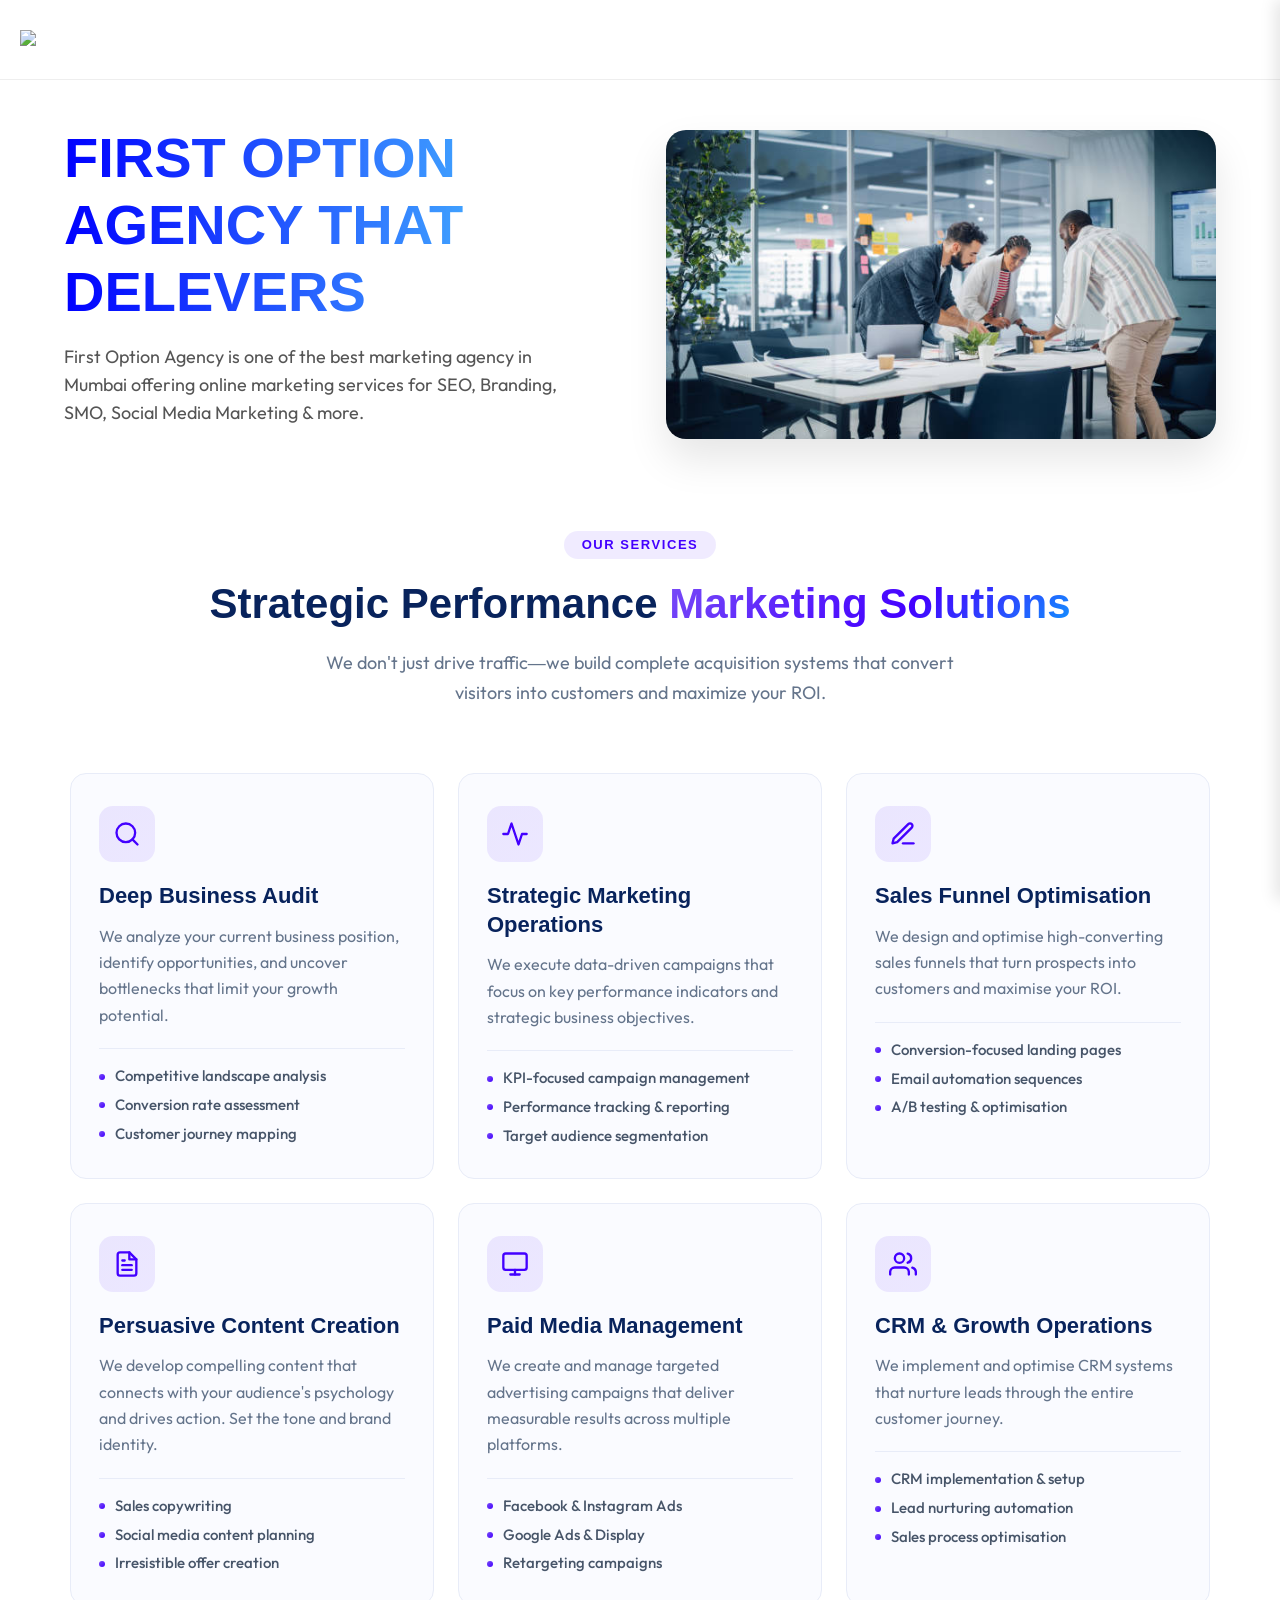
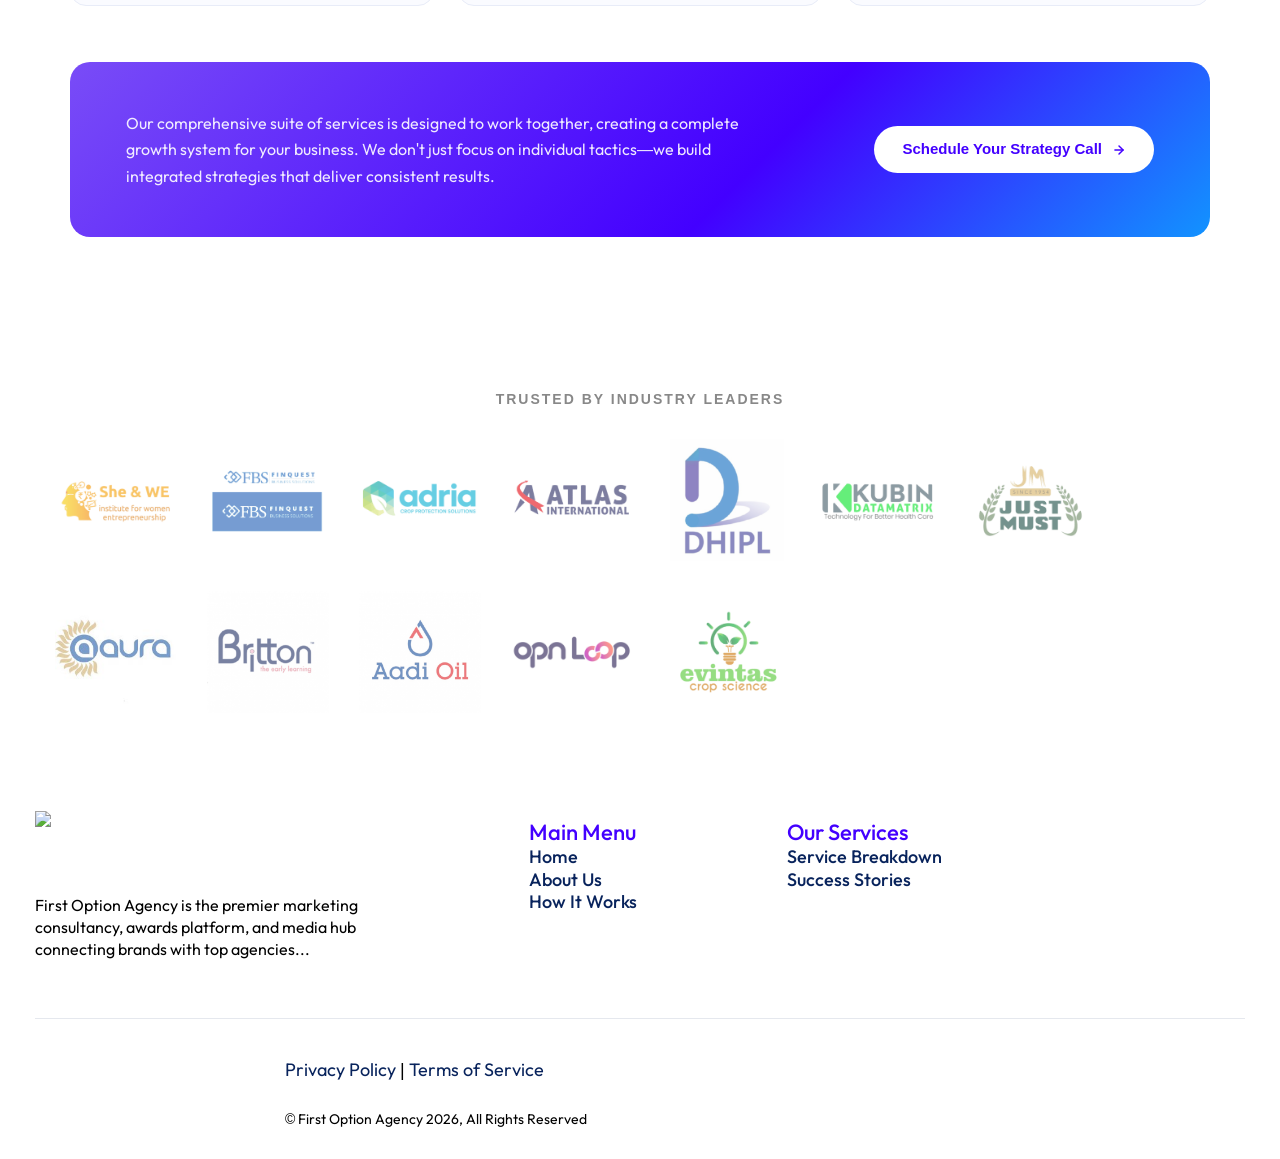
==== commit b48018f2: "updated navbar" ====
--- a/service.html
+++ b/service.html
@@ -122,56 +122,43 @@
 </head>
 <body>
 
-  <nav class="laptop-hide" id="site-header" style="position: fixed; top: 0; left: 0; width: 100%; z-index: 1000;">
-            <div class="site-width-grid">
-                <div class="holder d-flex fl-align-center" style="justify-content: space-between; width: 100%; height: 80px;">
-                    
-                    <div class="logo fl-shrink">
-                        <a href="/">
-                            <img src="images/logo/logo.png" alt="First Option Agency" width="210" height="52" data-pin-nopin="true">
-                        </a>
-                    </div>
-
-                    <div class="hp--navigation d-flex fl-center" style="flex-grow: 1;">
-                        <ul class="list menu d-flex fl-align-center js-menu-clone-template" style="margin: 0 auto; padding: 0; list-style: none;">
-                            <li class="link-holder"><a class="link" href="index.html#site-wrapper">Home</a></li>
-                            <li class="link-holder"><a class="link" href="index.html">About Us</a></li>
-                            <li class="link-holder"><a class="link" href="index.html#process">How It Works</a></li>
-                            <li class="link-holder"><a class="link" href="service.html">Services</a></li>
-                        </ul>
-                    </div>
-
-                    <div class="cta fl-shrink">
-                        <a href="https://wa.me/919765768571" target="_blank"
-                            class="d-i-flex fl-center btn-fancy btn-fancy--green btn-fancy--uppercase btn-fancy--medium btn-fancy--text-sm btn-fancy--xs btn-fancy--gap-md btn-fancy--px-lg"
-                            style="text-decoration: none;">
-                            <span style="display: flex; align-items: center; gap: 8px;">
-                                <svg xmlns="http://www.w3.org/2000/svg" width="16" height="16"
-                                    viewBox="0 0 24 24" fill="none" stroke="currentColor" stroke-width="2"
-                                    stroke-linecap="round" stroke-linejoin="round">
-                                    <path d="M7.9 20A9 9 0 1 0 4 16.1L2 22Z" />
-                                </svg>
-                                Schedule Your Strategy Call
-                            </span>
-                        </a>
-                    </div>
-
-                </div>
-            </div>
-        </nav>
-
-        <script type="text/javascript">
-            window.addEventListener('scroll', function () {
-                const header = document.getElementById('site-header');
-                if (window.scrollY > 10) {
-                    header.classList.add('scrolled');
-                } else {
-                    header.classList.remove('scrolled');
-                }
-            });
-        </script>
-
-
+    <nav id="site-header" style="position: fixed; top: 0; left: 0; width: 100%; z-index: 1000; background: #fff; height: 80px; display: flex; align-items: center; border-bottom: 1px solid #eee;">
+    <div class="site-width-grid" style="width: 100%; padding: 0 20px;">
+        <div class="holder d-flex" style="justify-content: space-between; align-items: center; width: 100%;">
+            
+            <div class="logo">
+                <a href="/"><img src="images/logo/logo.png" alt="Logo" width="180" height="45"></a>
+            </div>
+
+            <div class="hamburger-menu" id="open-menu" style="cursor: pointer; display: flex; flex-direction: column; gap: 5px;">
+                <span style="width: 25px; height: 3px; background: #333;"></span>
+                <span style="width: 25px; height: 3px; background: #333;"></span>
+                <span style="width: 25px; height: 3px; background: #333;"></span>
+            </div>
+        </div>
+    </div>
+
+    <div id="side-menu" class="side-drawer">
+        <div style="padding: 20px; text-align: right;">
+            <span id="close-menu" style="font-size: 30px; cursor: pointer;">&times;</span>
+        </div>
+        
+        <ul style="list-style: none; padding: 20px; margin: 0;">
+            <li style="margin-bottom: 20px;"><a href="index.html#site-wrapper" class="side-link">Home</a></li>
+            <li style="margin-bottom: 20px;"><a href="index.html" class="side-link">About Us</a></li>
+            <li style="margin-bottom: 20px;"><a href="service.html" class="side-link">Services</a></li>
+            <li style="margin-bottom: 20px;"><a href="index.html#process" class="side-link">How It Works</a></li>
+        </ul>
+
+        <div style="padding: 0 20px;">
+            <a href="https://wa.me/919765768571" style="display: block; background: #25D366; color: white; text-align: center; padding: 15px; text-decoration: none; border-radius: 5px; font-weight: bold;">
+                Schedule Call
+            </a>
+        </div>
+    </div>
+
+    <div id="menu-overlay" class="menu-overlay"></div>
+</nav>
 
 
         
@@ -462,5 +449,35 @@
         </div>
     </footer>
 
+    <script type="text/javascript">
+    const openBtn = document.getElementById('open-menu');
+    const closeBtn = document.getElementById('close-menu');
+    const sideMenu = document.getElementById('side-menu');
+    const overlay = document.getElementById('menu-overlay');
+
+    // Function to Open
+    openBtn.addEventListener('click', () => {
+        sideMenu.classList.add('active');
+        overlay.classList.add('active');
+        document.body.style.overflow = 'hidden'; // Prevent scrolling when menu is open
+    });
+
+    // Function to Close
+    const closeMenu = () => {
+        sideMenu.classList.remove('active');
+        overlay.classList.remove('active');
+        document.body.style.overflow = 'auto'; // Re-enable scrolling
+    };
+
+    closeBtn.addEventListener('click', closeMenu);
+    overlay.addEventListener('click', closeMenu); // Close if user clicks on the dark area
+
+    // Close when a link is clicked
+    const links = document.querySelectorAll('.side-link');
+    links.forEach(link => {
+        link.addEventListener('click', closeMenu);
+    });
+</script>
+
 </body>
 </html>
--- a/style.css
+++ b/style.css
@@ -1400,6 +1400,53 @@
     margin-bottom: -4rem;
 }
 
+/* Side Drawer Styling */
+.side-drawer {
+    position: fixed;
+    top: 0;
+    right: -300px; /* Hidden by default (300px off-screen) */
+    width: 300px;
+    height: 100%;
+    background: #fff;
+    z-index: 2000;
+    transition: 0.4s ease; /* Smooth slide effect */
+    box-shadow: -5px 0 15px rgba(0,0,0,0.1);
+}
+
+.side-drawer.active {
+    right: 0; /* Slide in to screen */
+}
+
+/* Dark background overlay */
+.menu-overlay {
+    position: fixed;
+    top: 0;
+    left: 0;
+    width: 100%;
+    height: 100%;
+    background: rgba(0,0,0,0.5);
+    display: none;
+    z-index: 1500;
+}
+
+.menu-overlay.active {
+    display: block;
+}
+
+.side-link {
+    text-decoration: none;
+    color: #333;
+    font-size: 20px;
+    font-weight: 500;
+    display: block;
+}
+
+/* Optional: Hide desktop nav if you have one */
+@media (min-width: 992px) {
+    .hamburger-menu { display: none !important; }
+}
+
+
 /* Text side styling */
 .myclass1 {
     flex: 1;
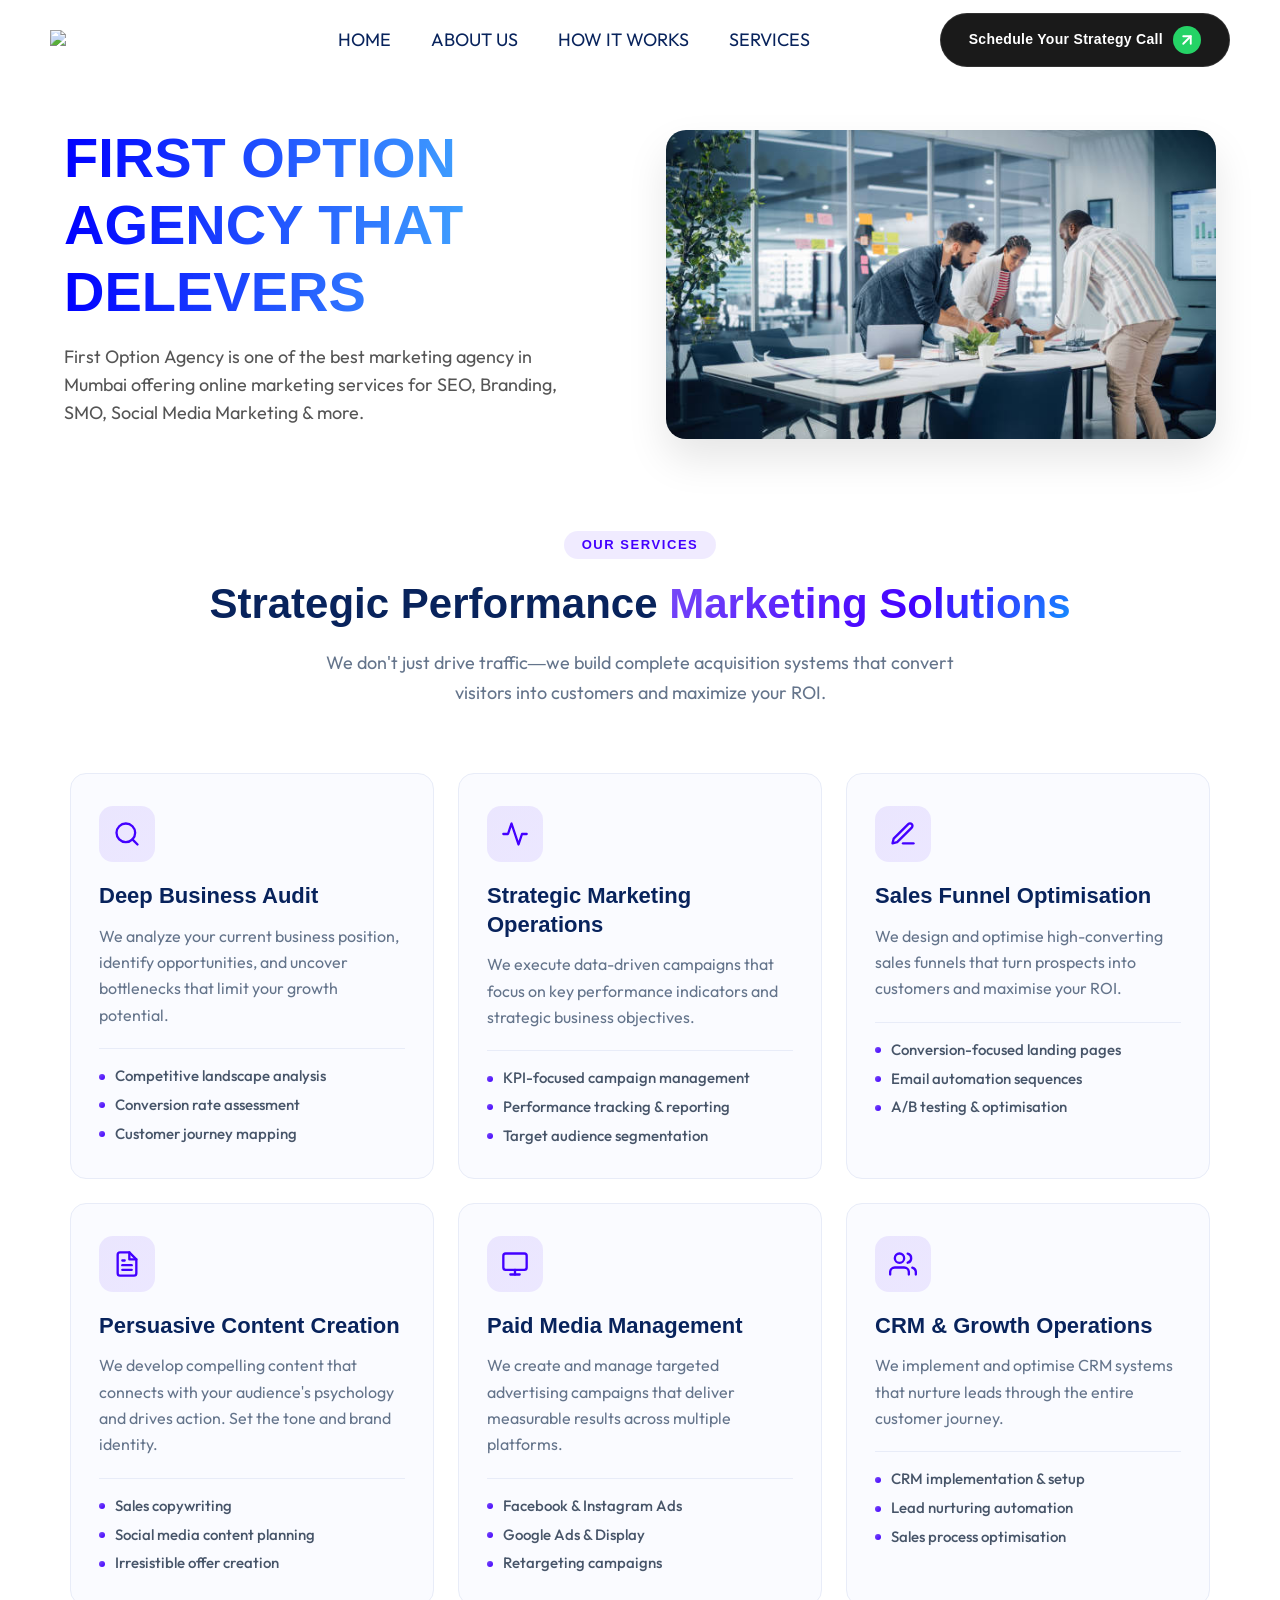
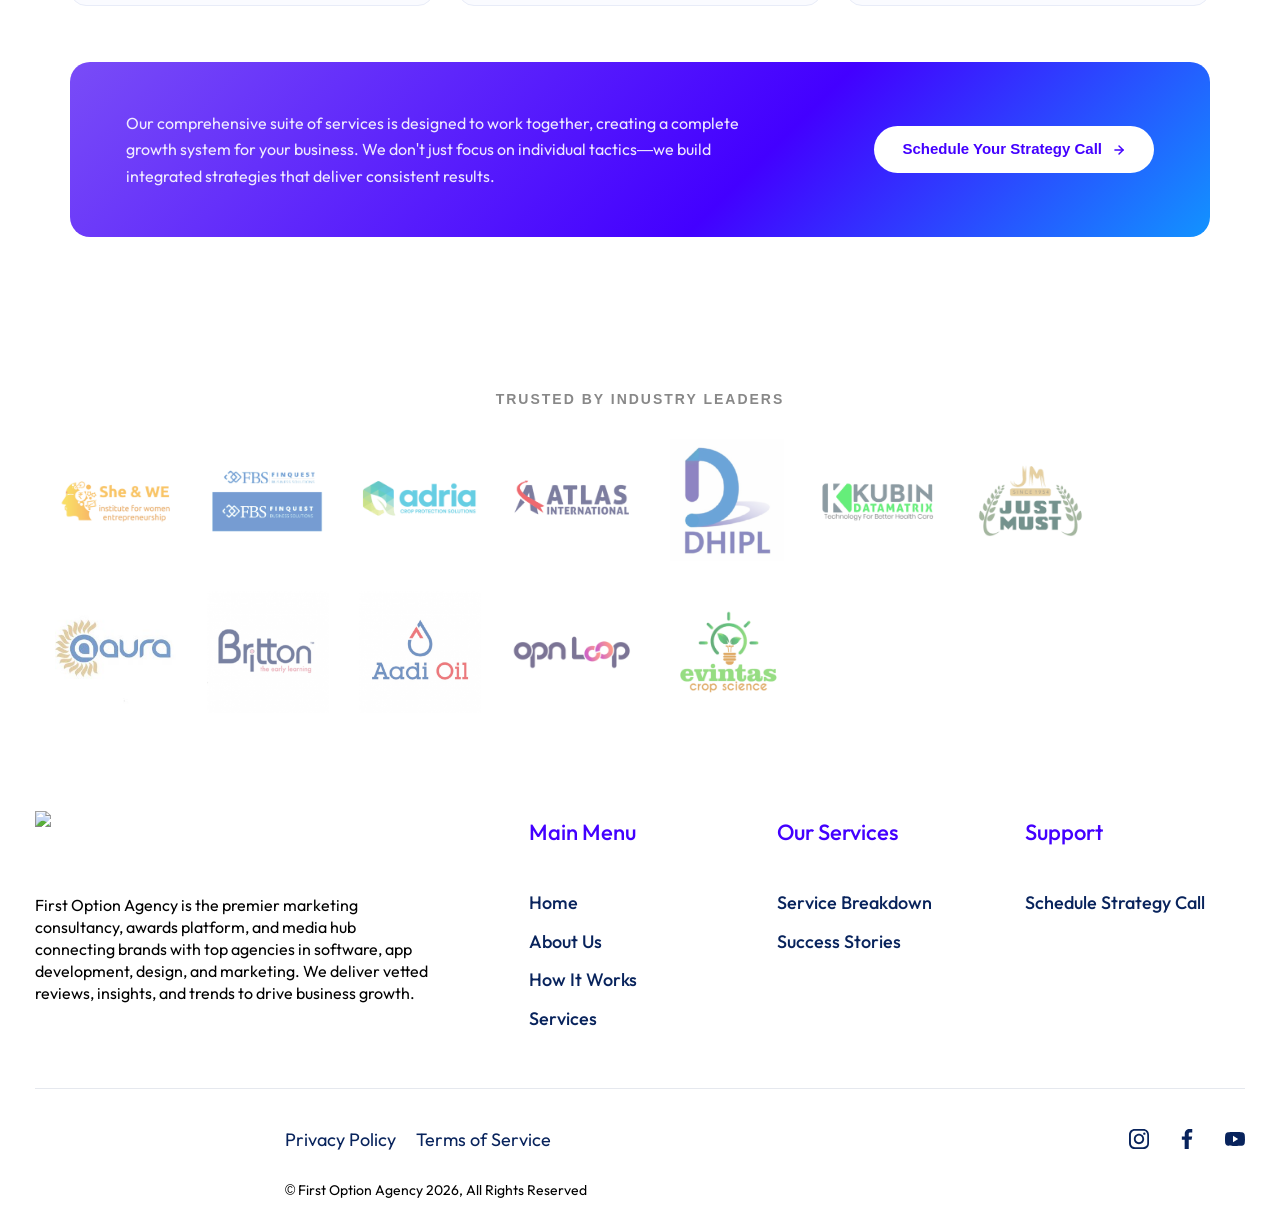
==== commit a818d57d: "updated nav and footer" ====
--- a/service.html
+++ b/service.html
@@ -122,45 +122,67 @@
 </head>
 <body>
 
-    <nav id="site-header" style="position: fixed; top: 0; left: 0; width: 100%; z-index: 1000; background: #fff; height: 80px; display: flex; align-items: center; border-bottom: 1px solid #eee;">
-    <div class="site-width-grid" style="width: 100%; padding: 0 20px;">
-        <div class="holder d-flex" style="justify-content: space-between; align-items: center; width: 100%;">
+ <nav class="main-header" style="position: fixed; top: 0; left: 0; width: 100%; z-index: 1000; background: #fff;">
+    <div class="site-width-grid">
+        <div class="holder d-flex fl-align-center" style="justify-content: space-between; width: 100%; height: 80px; padding: 0 15px;">
             
-            <div class="logo">
-                <a href="/"><img src="images/logo/logo.png" alt="Logo" width="180" height="45"></a>
+            <div class="logo fl-shrink">
+                <a href="/">
+                    <img src="images/logo/logo.png" alt="First Option Agency" width="210" height="52">
+                </a>
             </div>
 
-            <div class="hamburger-menu" id="open-menu" style="cursor: pointer; display: flex; flex-direction: column; gap: 5px;">
-                <span style="width: 25px; height: 3px; background: #333;"></span>
-                <span style="width: 25px; height: 3px; background: #333;"></span>
-                <span style="width: 25px; height: 3px; background: #333;"></span>
+            <div class="hp--navigation d-flex fl-center desktop-only" style="flex-grow: 1;">
+                <ul class="list menu d-flex fl-align-center" style="margin: 0 auto; padding: 0; list-style: none;">
+                    <li class="link-holder"><a class="link" href="index.html#site-wrapper">Home</a></li>
+                    <li class="link-holder"><a class="link" href="index.html">About Us</a></li>
+                    <li class="link-holder"><a class="link" href="index.html#process">How It Works</a></li>
+                    <li class="link-holder"><a class="link" href="service.html">Services</a></li>
+                </ul>
             </div>
+
+                <div class="cta fl-shrink desktop-only">
+                    <a href="https://wa.me/919765768571" target="_blank" class="btn-premium-desktop" style="text-decoration: none;">
+                        <span>Schedule Your Strategy Call</span>
+                        <div class="btn-icon">
+                            <svg xmlns="http://www.w3.org/2000/svg" width="18" height="18" viewBox="0 0 24 24" fill="none" stroke="currentColor" stroke-width="2.5" stroke-linecap="round" stroke-linejoin="round">
+                                <line x1="7" y1="17" x2="17" y2="7"></line>
+                                <polyline points="7 7 17 7 17 17"></polyline>
+                            </svg>
+                        </div>
+                    </a>
+                </div>
+
+            <div class="hamburger-menu" onclick="toggleMenu()" style="cursor: pointer; display: none;">
+                <svg width="30" height="30" viewBox="0 0 24 24" fill="none" stroke="black" stroke-width="2">
+                    <line x1="3" y1="12" x2="21" y2="12"></line>
+                    <line x1="3" y1="6" x2="21" y2="6"></line>
+                    <line x1="3" y1="18" x2="21" y2="18"></line>
+                </svg>
+            </div>
+
         </div>
     </div>
-
-    <div id="side-menu" class="side-drawer">
-        <div style="padding: 20px; text-align: right;">
-            <span id="close-menu" style="font-size: 30px; cursor: pointer;">&times;</span>
-        </div>
-        
-        <ul style="list-style: none; padding: 20px; margin: 0;">
-            <li style="margin-bottom: 20px;"><a href="index.html#site-wrapper" class="side-link">Home</a></li>
-            <li style="margin-bottom: 20px;"><a href="index.html" class="side-link">About Us</a></li>
-            <li style="margin-bottom: 20px;"><a href="service.html" class="side-link">Services</a></li>
-            <li style="margin-bottom: 20px;"><a href="index.html#process" class="side-link">How It Works</a></li>
-        </ul>
-
-        <div style="padding: 0 20px;">
-            <a href="https://wa.me/919765768571" style="display: block; background: #25D366; color: white; text-align: center; padding: 15px; text-decoration: none; border-radius: 5px; font-weight: bold;">
-                Schedule Call
-            </a>
-        </div>
+</nav>
+
+<div id="mobileSidebar" class="mobile-sidebar">
+    <div class="sidebar-header" style="text-align: right; padding: 20px;">
+        <span onclick="toggleMenu()" style="font-size: 30px; cursor: pointer;">&times;</span>
     </div>
-
-    <div id="menu-overlay" class="menu-overlay"></div>
-</nav>
-
-
+    <ul class="mobile-menu-list">
+        <li class="mbmenu"><a href="index.html#site-wrapper" onclick="toggleMenu()">Home</a></li>
+        <li class="mbmenu"><a href="index.html" onclick="toggleMenu()">About Us</a></li>
+        <li class="mbmenu"><a href="index.html#process" onclick="toggleMenu()">How It Works</a></li>
+        <li class="mbmenu"><a href="service.html" onclick="toggleMenu()">Services</a></li>
+    </ul>
+    <div style="padding: 20px;">
+        <a href="https://wa.me/919765768571" class="mobile-cta-btn">Schedule Your Strategy Call</a>
+    </div>
+</div>
+
+<div id="overlay" class="overlay" onclick="toggleMenu()"></div>
+
+<div id="overlay" style="position: fixed; top: 0; left: 0; width: 100%; height: 100%; background: rgba(0,0,0,0.5); z-index: 999; display: none;"></div>
         
         <div class="myclass">
             <div class="myclass1">
@@ -414,70 +436,104 @@
     </main>
 
     <footer id="footer" class="footer footer-fancy">
-        <div class="site-width-grid">
-            <div class="footer--nav d-flex">
-                <aside>
-                    <a href="/" class="logo" style="margin-bottom: 25px; display: inline-block;">
-                        <img src="images/logo/logo.png" width="240" height="56" alt="First Option Agency">
-                    </a>
-                    <p>First Option Agency is the premier marketing consultancy, awards platform, and media hub connecting brands with top agencies...</p>
-                </aside>
-                <section class="d-flex">
-                    <div class="footer--nav_part">
-                        <p class="title">Main Menu</p>
-                        <ul>
-                            <li><a href="#home">Home</a></li>
-                            <li><a href="#about">About Us</a></li>
-                            <li><a href="#process">How It Works</a></li>
-                        </ul>
-                    </div>
-                    <div class="footer--nav_part">
-                        <p class="title">Our Services</p>
-                        <ul>
-                            <li><a href="services.html">Service Breakdown</a></li>
-                            <li><a href="services.html">Success Stories</a></li>
-                        </ul>
-                    </div>
-                </section>
-            </div>
-            <div class="footer--bottom">
-                <aside>© First Option Agency 2026, All Rights Reserved</aside>
-                <div class="pages">
-                    <a href="#">Privacy Policy</a> | <a href="#">Terms of Service</a>
+            <div class="site-width-grid">
+                <div class="footer--nav d-flex">
+                    <aside>
+                        <a href="/" class="logo" style="margin-bottom: 25px; display: inline-block;">
+                            <img src="images/logo/logo.png" width="240" height="56" alt="First Option Agency"
+                                loading="lazy" data-pin-nopin="true" style="max-width: 100%; height: auto;">
+                        </a>
+                        <p>First Option Agency is the premier marketing consultancy, awards platform, and media hub
+                            connecting brands with top agencies in software, app development, design, and marketing. We
+                            deliver vetted reviews, insights, and trends to drive business growth.</p>
+                    </aside>
+                    <section class="d-flex">
+                        <div class="footer--nav_part d-flex">
+                            <p class="title">Main Menu</p>
+                            <ul class="d-flex">
+                                <li><a href="#site-wrapper" class=""> Home </a></li>
+                                <li><a href="#about" class=""> About Us </a></li>
+                                <li><a href="#process" class=""> How It Works </a></li>
+                                <li><a href="service.html" class=""> Services </a></li>
+                            </ul>
+                        </div>
+                        <div class="footer--nav_part d-flex">
+                            <p class="title">Our Services</p>
+                            <ul class="d-flex">
+                                <li><a href="services.html" class=""> Service Breakdown </a></li>
+                                <li><a href="services.html" class=""> Success Stories </a></li>
+                            </ul>
+                        </div>
+                        <div class="footer--nav_part d-flex">
+                            <p class="title">Support</p>
+                            <ul class="d-flex">
+                                <li><a href="https://wa.me/919765768571" target="_blank" class=""> Schedule Strategy Call </a></li>
+                            </ul>
+                        </div>
+                    </section>
+                </div>
+                <div class="footer--bottom">
+                    <address></address>
+                    <aside> © First Option Agency 2026, All Rights Reserved </aside>
+                    <ul class="pages d-flex fl-align-center">
+                        <li><a href="#privacy-policy" class="">Privacy Policy</a></li>
+                        <li><a href="#terms-of-use" class="">Terms of Service</a></li>
+                    </ul>
+                    <ul class="shares d-flex fl-align-center">
+                        <li class="d-i-flex"><a href="https://www.instagram.com/firstoptionagency/" target="_blank"
+                                rel="nofollow" aria-label="Instagram"><svg width="20" height="20" class="icon icon-ig">
+                                    <use xlink:href="#share-instagram"></use>
+                                </svg></a></li>
+                        <li class="d-i-flex"><a href="https://www.facebook.com/firstoptionagency" target="_blank"
+                                rel="nofollow" aria-label="Facebook"><svg width="20" height="20" class="icon icon-fb">
+                                    <use xlink:href="#share-facebook"></use>
+                                </svg></a></li>
+                        <li class="d-i-flex"><a href="https://www.youtube.com/channel/UCq2oGPm26Sde7MxXzwe7gYA"
+                                target="_blank" rel="nofollow" aria-label="YouTube"><svg width="20" height="20"
+                                    class="icon icon-yt">
+                                    <use xlink:href="#share-youtube"></use>
+                                </svg></a></li>
+                    </ul>
                 </div>
             </div>
-        </div>
-    </footer>
-
-    <script type="text/javascript">
-    const openBtn = document.getElementById('open-menu');
-    const closeBtn = document.getElementById('close-menu');
-    const sideMenu = document.getElementById('side-menu');
-    const overlay = document.getElementById('menu-overlay');
-
-    // Function to Open
-    openBtn.addEventListener('click', () => {
-        sideMenu.classList.add('active');
-        overlay.classList.add('active');
-        document.body.style.overflow = 'hidden'; // Prevent scrolling when menu is open
-    });
-
-    // Function to Close
-    const closeMenu = () => {
-        sideMenu.classList.remove('active');
-        overlay.classList.remove('active');
-        document.body.style.overflow = 'auto'; // Re-enable scrolling
-    };
-
-    closeBtn.addEventListener('click', closeMenu);
-    overlay.addEventListener('click', closeMenu); // Close if user clicks on the dark area
-
-    // Close when a link is clicked
-    const links = document.querySelectorAll('.side-link');
-    links.forEach(link => {
-        link.addEventListener('click', closeMenu);
-    });
+        </footer>
+
+<script type="text/javascript">
+ function toggleMenu() {
+    const sidebar = document.getElementById('mobileSidebar');
+    const overlay = document.getElementById('overlay');
+    
+    sidebar.classList.toggle('active');
+    overlay.classList.toggle('active');
+    
+    // Scroll lock (optional)
+    if (sidebar.classList.contains('active')) {
+        document.body.style.overflow = 'hidden';
+    } else {
+        document.body.style.overflow = 'auto';
+    }
+}
 </script>
+
+<svg style="display: none;">
+    <symbol id="share-facebook" viewBox="0 0 24 24">
+        <g>
+            <path d="M14.1,24V13h3.4l0.7-4.1h-4.1V6.2c0-1.4,0-2.1,2.1-2.1h2.1V0c0,0-1.4,0-3.4,0C12,0,9.3,2.1,9.3,5.5v3.4H5.8V13h3.4v11H14.1z"></path>
+        </g>
+    </symbol>
+    
+    <symbol id="share-instagram" viewBox="0 0 24 24">
+        <g>
+            <path d="M12,5.8c-3.4,0-6.2,2.8-6.2,6.2s2.8,6.2,6.2,6.2s6.2-2.8,6.2-6.2S15.4,5.8,12,5.8 M12,15.9c-2.2,0-4-1.8-4-4s1.8-4,4-4 s4,1.8,4,4S14.2,15.9,12,15.9"></path>
+            <circle cx="18.4" cy="5.6" r="1.4"></circle>
+            <path d="M22.1,2c-1.3-1.3-3-2-5.1-2H7C2.8,0,0,2.8,0,7v9.9c0,2.1,0.7,3.9,2,5.2c1.3,1.3,3,1.9,5,1.9h9.9c2.1,0,3.8-0.7,5.1-1.9 c1.3-1.3,2-3,2-5.1V7C24,5,23.3,3.2,22.1,2 M21.9,17c0,1.5-0.5,2.7-1.4,3.5c-0.9,0.8-2.1,1.3-3.5,1.3H7.1c-1.5,0-2.7-0.4-3.5-1.3 c-0.9-0.9-1.3-2.1-1.3-3.6V7c0-1.5,0.4-2.7,1.3-3.5c0.8-0.8,2.1-1.3,3.5-1.3h10c1.5,0,2.7,0.4,3.5,1.3c0.8,0.9,1.3,2.1,1.3,3.5V17"></path>
+        </g>
+    </symbol>
+
+    <symbol id="share-youtube" viewBox="0 0 24 24">
+        <path d="M23.5,6.2c-0.3-1-1.1-1.8-2.1-2.1C19.5,3.7,12,3.7,12,3.7s-7.5,0-9.4,0.5c-1,0.3-1.8,1.1-2.1,2.1C0,8.1,0,12,0,12 s0,3.9,0.5,5.8c0.3,1,1.1,1.8,2.1,2.1c1.9,0.5,9.4,0.5,9.4,0.5s7.5,0,9.4-0.5c1-0.3,1.8-1.1,2.1-2.1C24,15.9,24,12,24,12 S24,8.1,23.5,6.2z M9.6,15.8V8.2l6.2,3.8L9.6,15.8z"></path>
+    </symbol>
+</svg>
 
 </body>
 </html>
--- a/style.css
+++ b/style.css
@@ -1400,25 +1400,28 @@
     margin-bottom: -4rem;
 }
 
-/* Side Drawer Styling */
-.side-drawer {
+/* #sidebar  style*/
+
+/* Mobile Sidebar Styles */
+.mobile-sidebar {
     position: fixed;
     top: 0;
-    right: -300px; /* Hidden by default (300px off-screen) */
+    right: -100%; /* Initially hidden on the right */
     width: 300px;
     height: 100%;
     background: #fff;
     z-index: 2000;
-    transition: 0.4s ease; /* Smooth slide effect */
+    transition: 0.4s;
     box-shadow: -5px 0 15px rgba(0,0,0,0.1);
-}
-
-.side-drawer.active {
-    right: 0; /* Slide in to screen */
-}
-
-/* Dark background overlay */
-.menu-overlay {
+    display: flex;
+    flex-direction: column;
+}
+
+.mobile-sidebar.active {
+    right: 0; /* Slide in */
+}
+
+.overlay {
     position: fixed;
     top: 0;
     left: 0;
@@ -1429,23 +1432,115 @@
     z-index: 1500;
 }
 
-.menu-overlay.active {
+.overlay.active {
     display: block;
 }
 
-.side-link {
+.mobile-menu-list {
+    list-style: none;
+    padding: 0;
+    margin: 0;
+}
+
+.mobile-menu-list li a {
+    display: block;
+    padding: 15px 25px;
+    font-size: 18px;
     text-decoration: none;
     color: #333;
-    font-size: 20px;
-    font-weight: 500;
+    border-bottom: 1px solid #eee;
+}
+
+.mobile-menu-list li.mbmenu a:hover {
+    color: rgb(92, 92, 211) !important; /* Text green ho jayega (Aap apna color code daal sakte hain) */
+    
+}
+
+.mobile-cta-btn {
     display: block;
-}
-
-/* Optional: Hide desktop nav if you have one */
-@media (min-width: 992px) {
-    .hamburger-menu { display: none !important; }
-}
-
+    background: #25d366; /* WhatsApp Green */
+    color: white;
+    text-align: center;
+    padding: 15px;
+    border-radius: 5px;
+    text-decoration: none;
+    font-weight: bold;
+}
+
+/* Responsiveness Logic */
+@media (max-width: 991px) {
+    .desktop-only {
+        display: none !important;
+    }
+    .hamburger-menu {
+        display: block !important;
+    }
+}
+
+/* end navbar */
+
+/* desktop button */
+.btn-premium-desktop {
+    display: inline-flex;
+    align-items: center;
+    background-color: #1a1a1a; /* Sleek Black/Dark Grey */
+    color: #ffffff !important;
+    padding: 12px 28px;
+    border-radius: 50px; /* Capsule shape */
+    font-size: 14px;
+    font-weight: 600;
+    letter-spacing: 0.3px;
+    position: relative;
+    overflow: hidden;
+    transition: all 0.4s cubic-bezier(0.23, 1, 0.32, 1);
+    border: 1px solid rgba(255, 255, 255, 0.1);
+    gap: 10px;
+}
+
+/* Button Icon Styling */
+.btn-icon {
+    display: flex;
+    align-items: center;
+    justify-content: center;
+    background: #25d366; /* WhatsApp Green highlight */
+    color: white;
+    width: 28px;
+    height: 28px;
+    border-radius: 50%;
+    transition: all 0.4s ease;
+}
+
+/* Hover Effects */
+.btn-premium-desktop:hover {
+    background-color: #25d366; /* Pure Green on hover */
+    box-shadow: 0 10px 20px rgba(37, 211, 102, 0.2);
+    transform: translateY(-2px);
+}
+
+.btn-premium-desktop:hover .btn-icon {
+    background: white;
+    color: #25d366;
+    transform: rotate(45deg); /* Arrow points up-right more aggressively */
+}
+
+/* Shimmer Effect (Chamkan) */
+.btn-premium-desktop::after {
+    content: "";
+    position: absolute;
+    top: -50%;
+    left: -60%;
+    width: 20%;
+    height: 200%;
+    background: rgba(255, 255, 255, 0.2);
+    transform: rotate(30deg);
+    transition: none;
+}
+
+.btn-premium-desktop:hover::after {
+    left: 120%;
+    transition: all 0.6s ease-in-out;
+}
+/* end desktop button */
 
 /* Text side styling */
 .myclass1 {
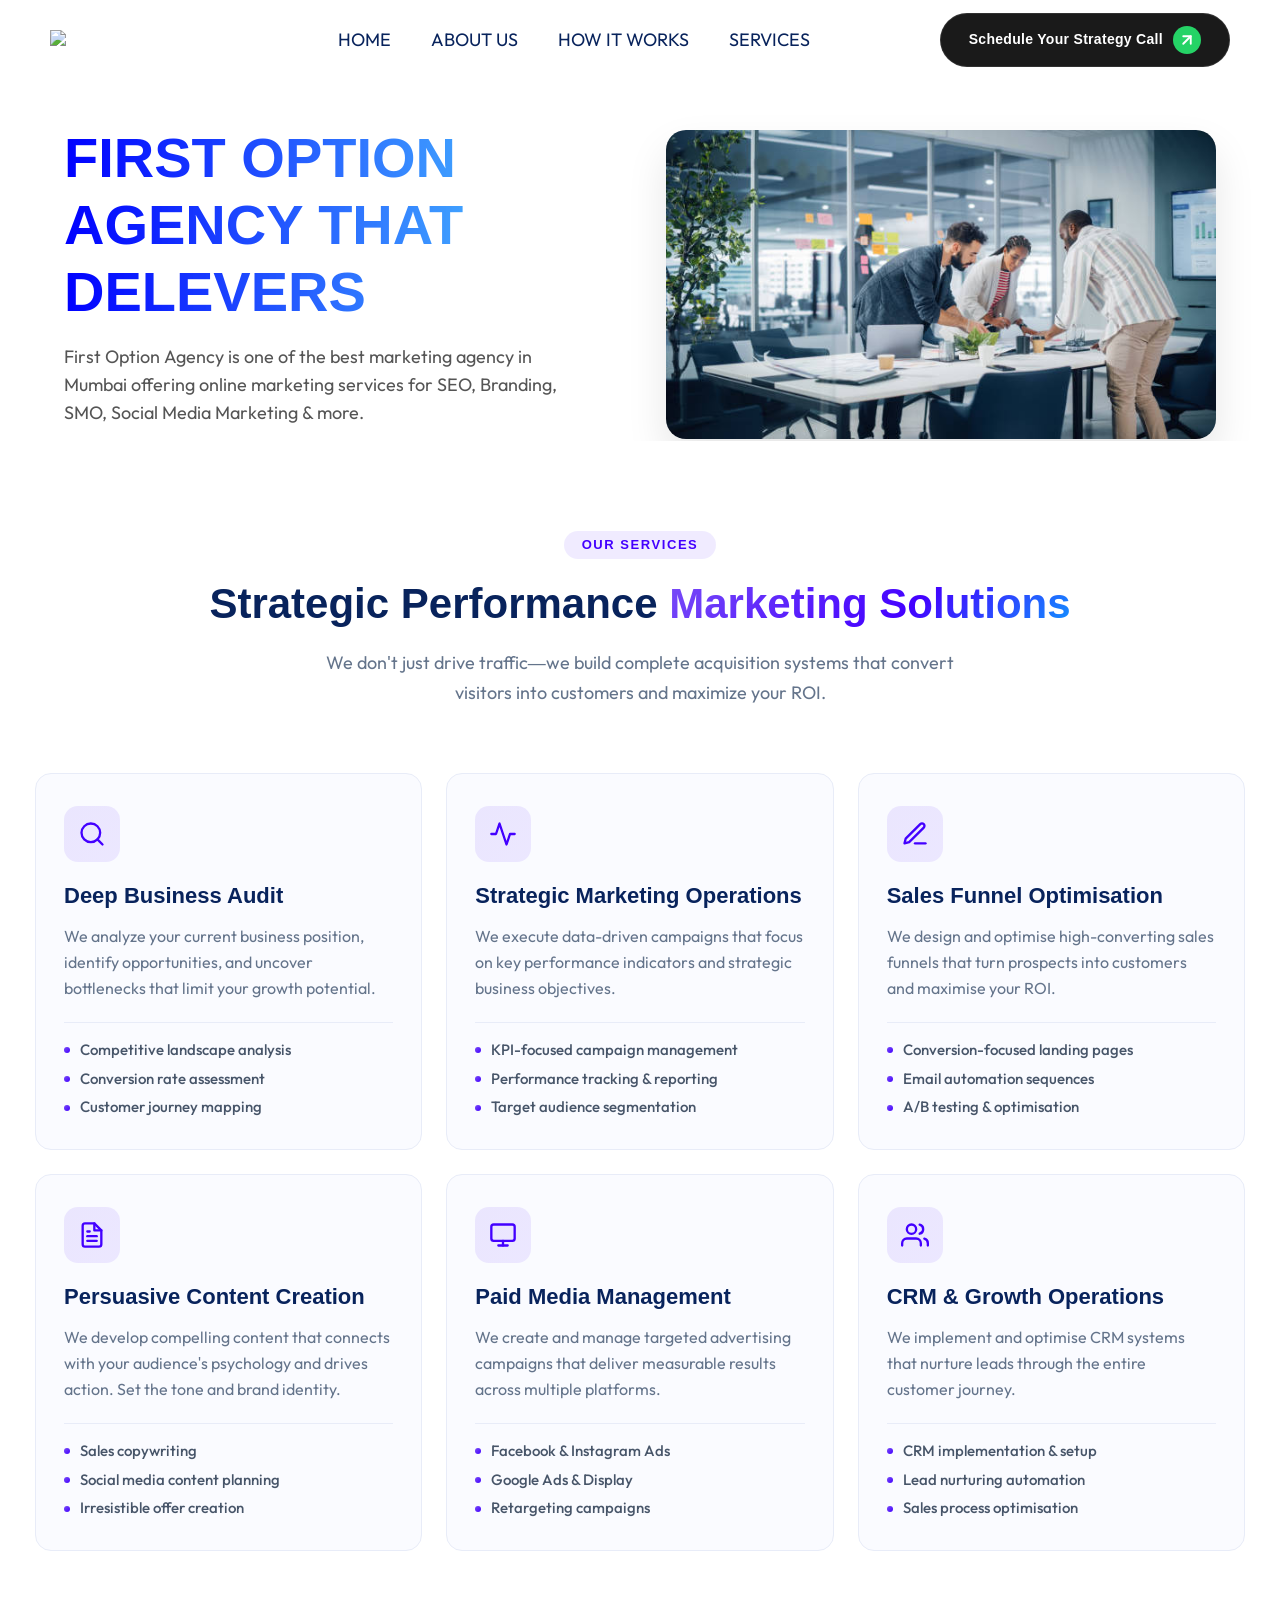
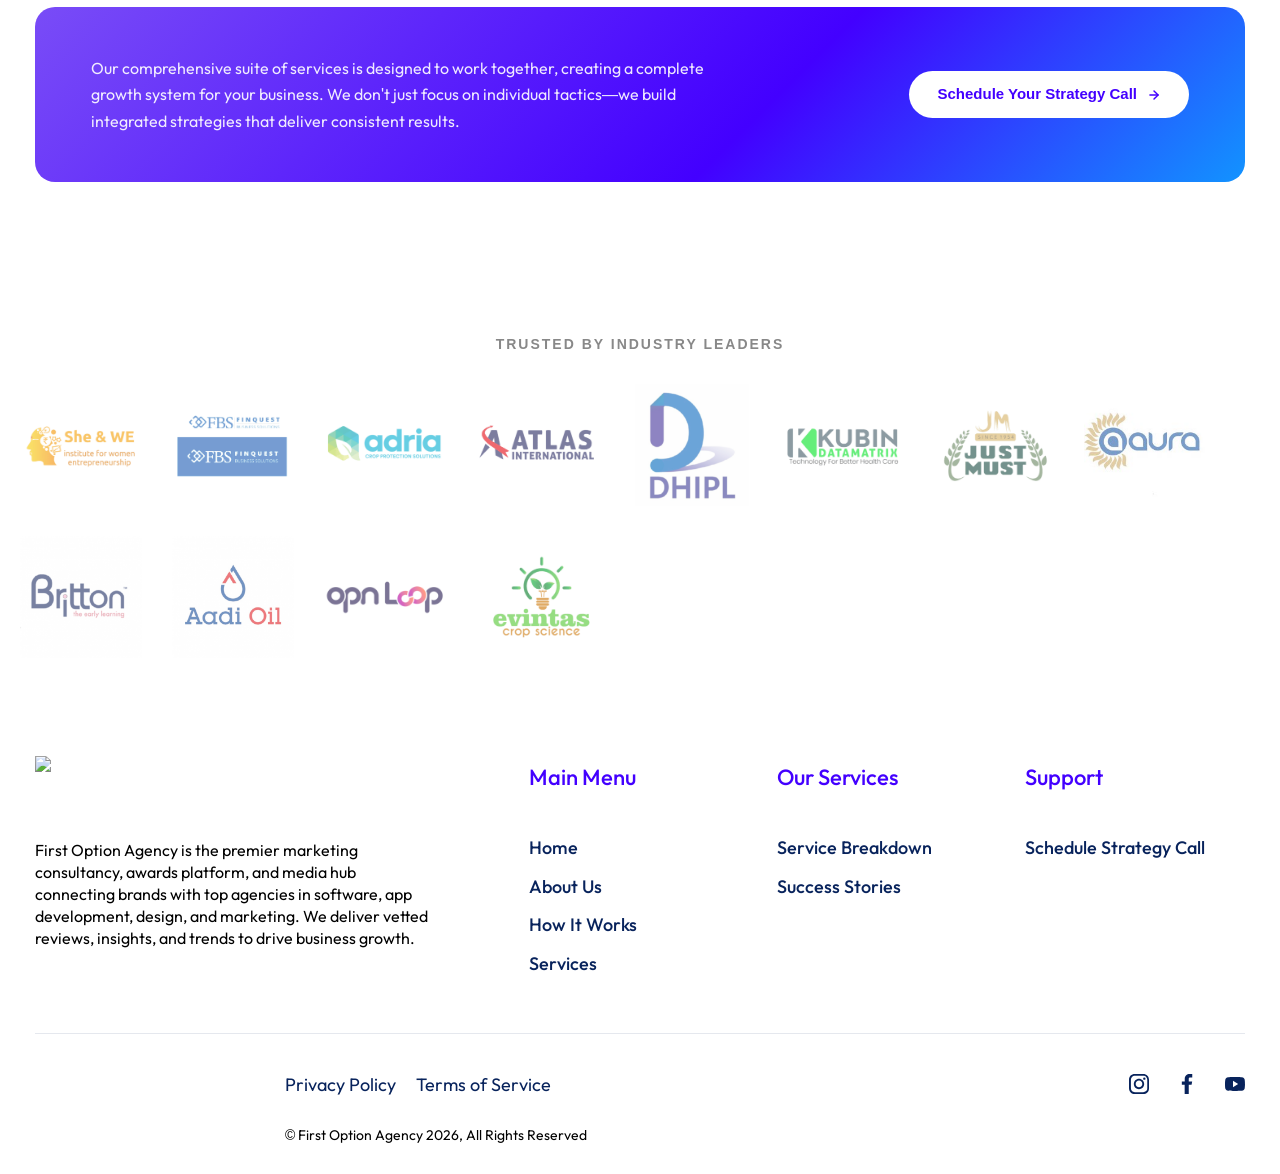
==== commit f1bd0478: "updated" ====
--- a/service.html
+++ b/service.html
@@ -194,7 +194,8 @@
                 <img class="img" src="images/serviceimage1.jpg" alt="">
             </div>
         </div>
-    <main class="site-width-grid">
+    <main class="main d-flex fl-col fl-grow" id="main">
+        <div class="d-flex fl-col fl-grow">
           <section class="hp--services" id="services">
                     <div class="site-width-grid">
                         <!-- Section Header -->
@@ -433,6 +434,7 @@
                         </div>
                     </div>
                 </section>
+            </div>
     </main>
 
     <footer id="footer" class="footer footer-fancy">
--- a/style.css
+++ b/style.css
@@ -1599,6 +1599,22 @@
     }
 }
 
+/* Mobile Devices (max-width: 768px) */
+@media (max-width: 768px) {
+    .myclass1 {
+        text-align: center; /* Heading aur Paragraph dono ko center karega */
+        display: flex;
+        flex-direction: column;
+        align-items: center;
+        justify-content: center;
+    }
+
+    .para1 {
+        margin-left: auto;
+        margin-right: auto;
+    }
+}
+
 .sponsor-section {
   padding: 50px 0;
   background: #fff;
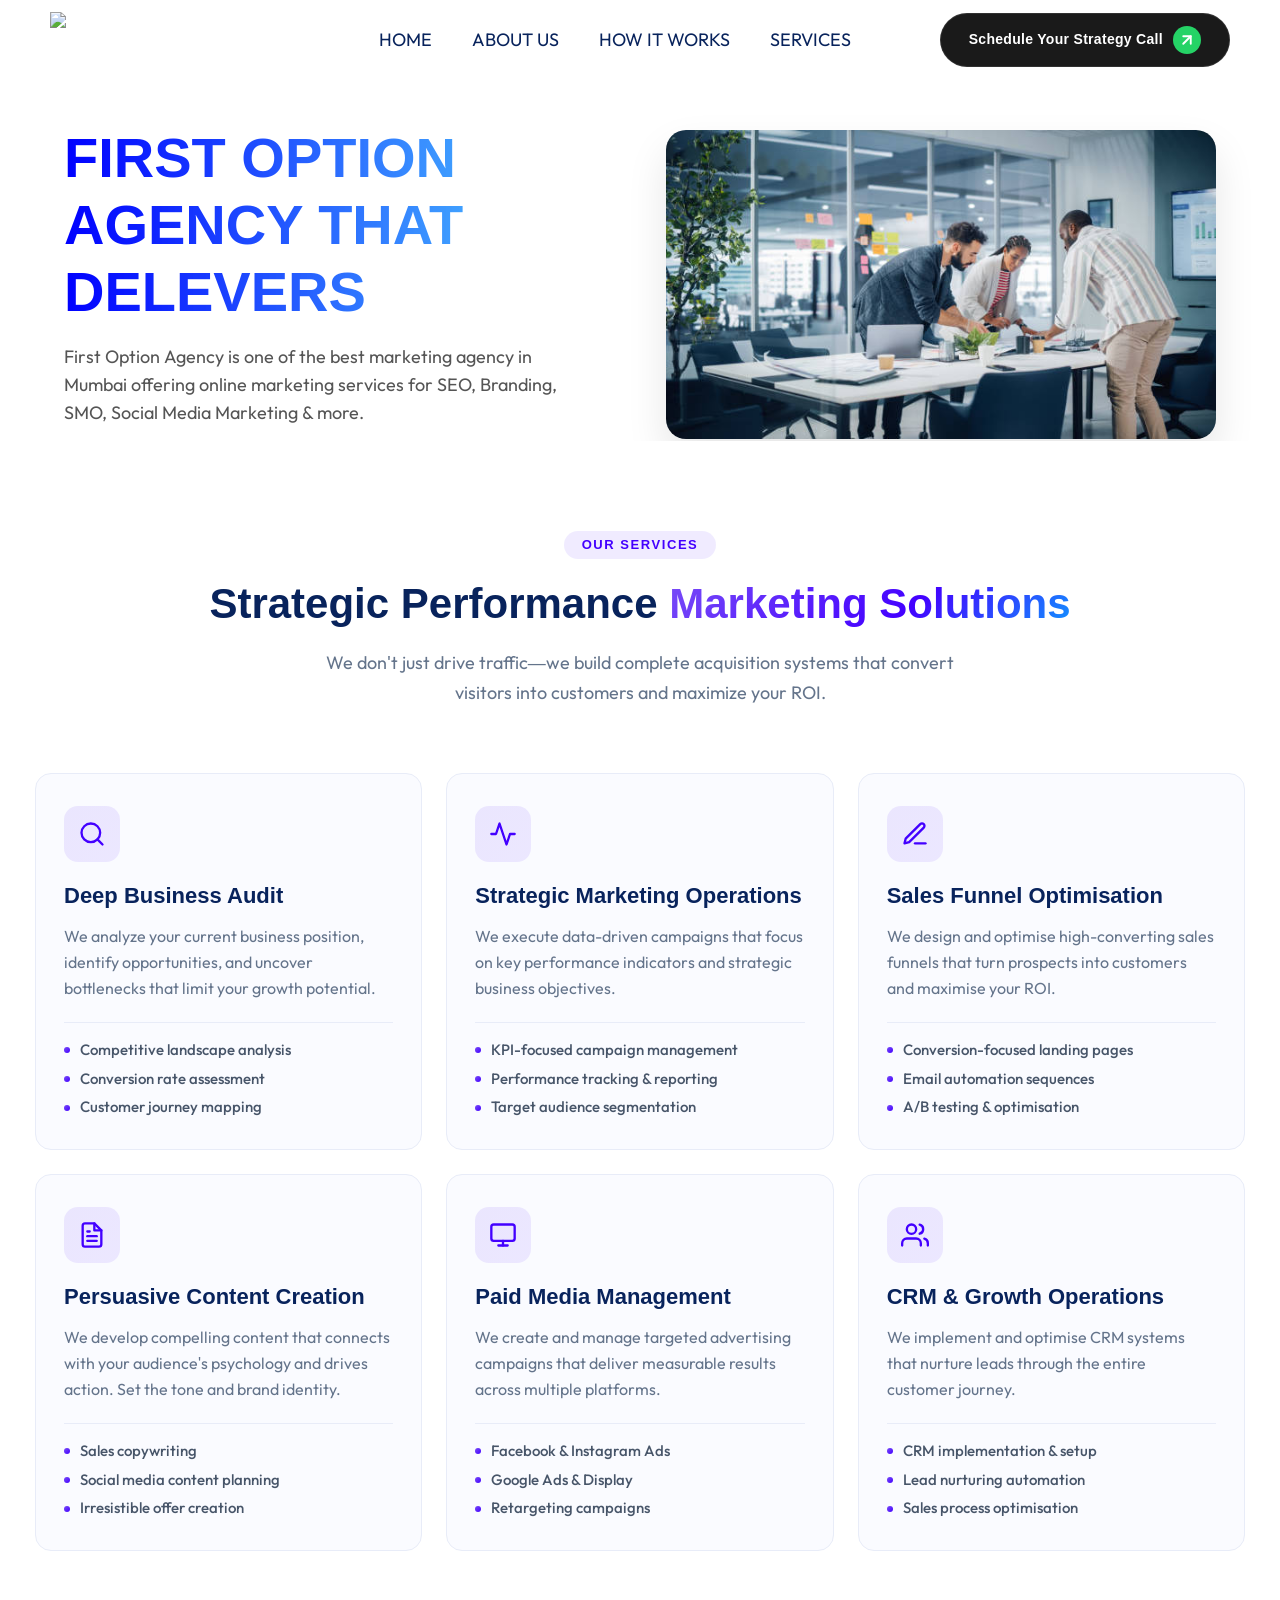
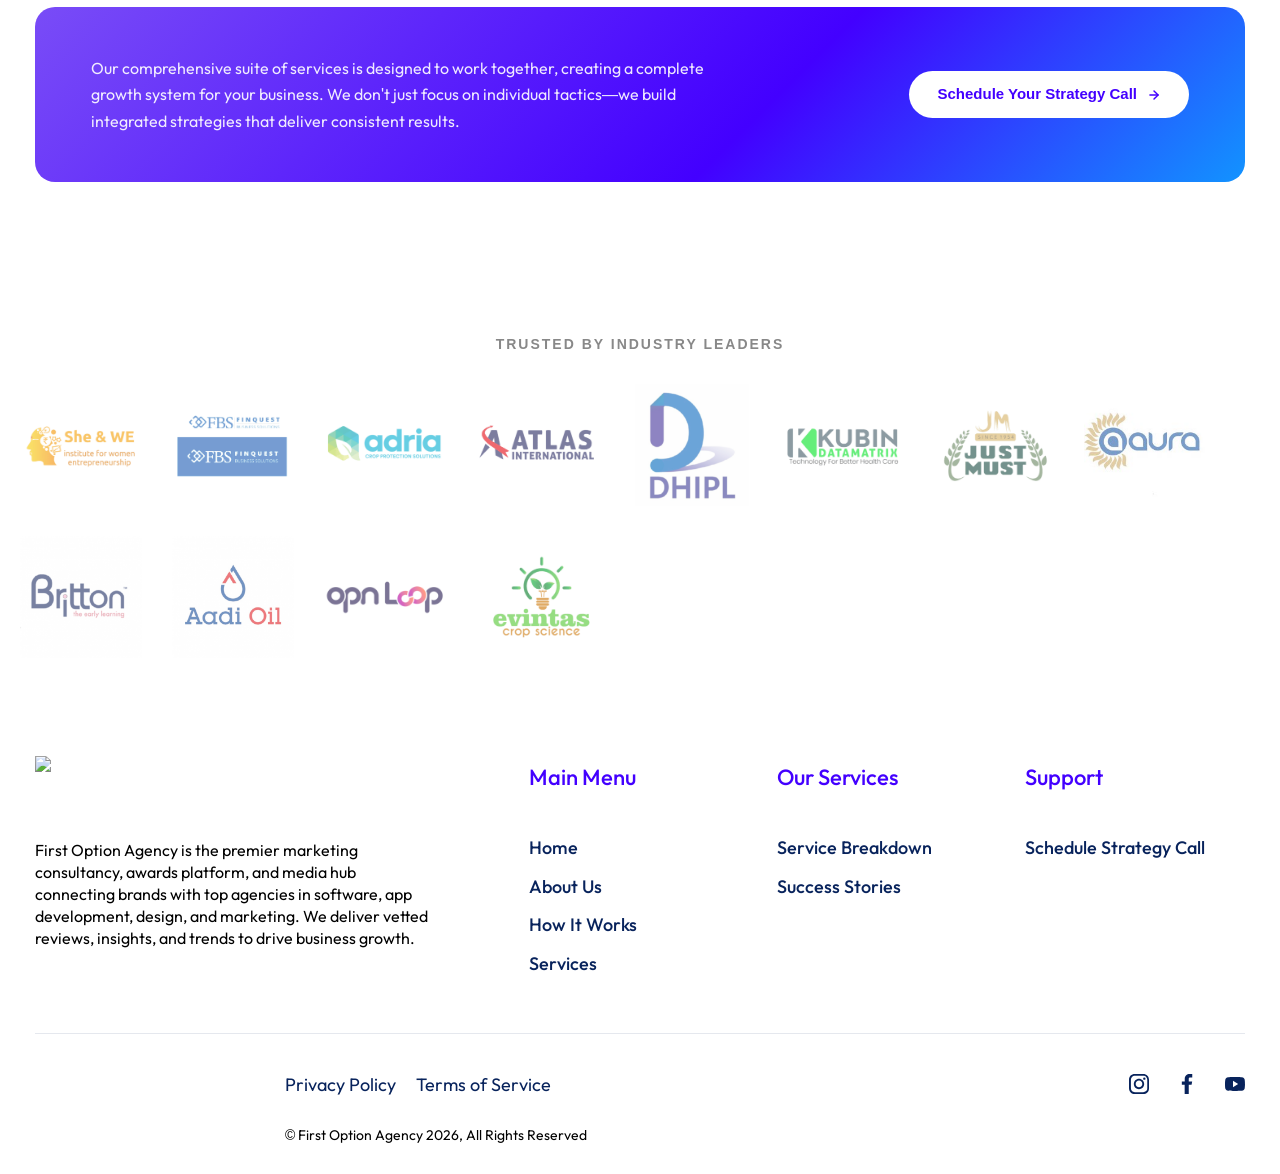
==== commit 32c97250: "updated" ====
--- a/service.html
+++ b/service.html
@@ -1,6 +1,8 @@
 <!DOCTYPE html>
 <html lang="en">
 <head>
+    <meta charset="UTF-8">
+    <meta name="viewport" content="width=device-width, initial-scale=1.0">
    <title>First Option Agency | Premier Marketing Consultancy & Agency Directory</title>
     <meta name="theme-color" content="#ffffff">
     <meta name="description"
@@ -122,18 +124,24 @@
 </head>
 <body>
 
- <nav class="main-header" style="position: fixed; top: 0; left: 0; width: 100%; z-index: 1000; background: #fff;">
+<nav class="main-header" style="position: fixed; top: 0; left: 0; width: 100%; z-index: 1000; background: #fff;">
     <div class="site-width-grid">
-        <div class="holder d-flex fl-align-center" style="justify-content: space-between; width: 100%; height: 80px; padding: 0 15px;">
+        <div class="holder d-flex fl-align-center" style="justify-content: space-between; width: 100%; height: 80px; padding: 0 15px; display: flex; align-items: center;">
             
-            <div class="logo fl-shrink">
-                <a href="/">
-                    <img src="images/logo/logo.png" alt="First Option Agency" width="210" height="52">
+            <div class="logo fl-shrink" style="display: flex; align-items: center;">
+                <a href="/" class="logo" style="display: flex; align-items: center; text-decoration: none;">
+                    <img src="images/logo/logo.png" 
+                        width="240" 
+                        height="56" 
+                        alt="First Option Agency"
+                        loading="lazy" 
+                        data-pin-nopin="true" 
+                        style="max-width: 100%; height: auto; display: block;">
                 </a>
             </div>
 
             <div class="hp--navigation d-flex fl-center desktop-only" style="flex-grow: 1;">
-                <ul class="list menu d-flex fl-align-center" style="margin: 0 auto; padding: 0; list-style: none;">
+                <ul class="list menu d-flex fl-align-center" style="margin: 0 auto; padding: 0; list-style: none; display: flex; align-items: center;">
                     <li class="link-holder"><a class="link" href="index.html#site-wrapper">Home</a></li>
                     <li class="link-holder"><a class="link" href="index.html">About Us</a></li>
                     <li class="link-holder"><a class="link" href="index.html#process">How It Works</a></li>
@@ -141,17 +149,17 @@
                 </ul>
             </div>
 
-                <div class="cta fl-shrink desktop-only">
-                    <a href="https://wa.me/919765768571" target="_blank" class="btn-premium-desktop" style="text-decoration: none;">
-                        <span>Schedule Your Strategy Call</span>
-                        <div class="btn-icon">
-                            <svg xmlns="http://www.w3.org/2000/svg" width="18" height="18" viewBox="0 0 24 24" fill="none" stroke="currentColor" stroke-width="2.5" stroke-linecap="round" stroke-linejoin="round">
-                                <line x1="7" y1="17" x2="17" y2="7"></line>
-                                <polyline points="7 7 17 7 17 17"></polyline>
-                            </svg>
-                        </div>
-                    </a>
-                </div>
+            <div class="cta fl-shrink desktop-only">
+                <a href="https://wa.me/919765768571" target="_blank" class="btn-premium-desktop" style="text-decoration: none;">
+                    <span>Schedule Your Strategy Call</span>
+                    <div class="btn-icon">
+                        <svg xmlns="http://www.w3.org/2000/svg" width="18" height="18" viewBox="0 0 24 24" fill="none" stroke="currentColor" stroke-width="2.5" stroke-linecap="round" stroke-linejoin="round">
+                            <line x1="7" y1="17" x2="17" y2="7"></line>
+                            <polyline points="7 7 17 7 17 17"></polyline>
+                        </svg>
+                    </div>
+                </a>
+            </div>
 
             <div class="hamburger-menu" onclick="toggleMenu()" style="cursor: pointer; display: none;">
                 <svg width="30" height="30" viewBox="0 0 24 24" fill="none" stroke="black" stroke-width="2">
@@ -183,7 +191,29 @@
 <div id="overlay" class="overlay" onclick="toggleMenu()"></div>
 
 <div id="overlay" style="position: fixed; top: 0; left: 0; width: 100%; height: 100%; background: rgba(0,0,0,0.5); z-index: 999; display: none;"></div>
-        
+
+<script type="text/javascript">
+    function toggleMenu() {
+        const sidebar = document.getElementById('mobileSidebar');
+        const overlay = document.getElementById('overlay');
+        if (sidebar.style.right === '0px') {
+            sidebar.style.right = '-100%';
+            overlay.style.display = 'none';
+        } else {
+            sidebar.style.right = '0px';
+            overlay.style.display = 'block';
+        }
+    }
+
+    window.addEventListener('scroll', function () {
+        const header = document.querySelector('.main-header'); // Class base selector for safety
+        if (window.scrollY > 10) {
+            header.classList.add('scrolled');
+        } else {
+            header.classList.remove('scrolled');
+        }
+    });
+</script>
         <div class="myclass">
             <div class="myclass1">
                 <h2 class="heding">FIRST OPTION AGENCY THAT DELEVERS</h2>
@@ -462,8 +492,8 @@
                         <div class="footer--nav_part d-flex">
                             <p class="title">Our Services</p>
                             <ul class="d-flex">
-                                <li><a href="services.html" class=""> Service Breakdown </a></li>
-                                <li><a href="services.html" class=""> Success Stories </a></li>
+                                <li><a href="service.html" class=""> Service Breakdown </a></li>
+                                <li><a href="service.html" class=""> Success Stories </a></li>
                             </ul>
                         </div>
                         <div class="footer--nav_part d-flex">
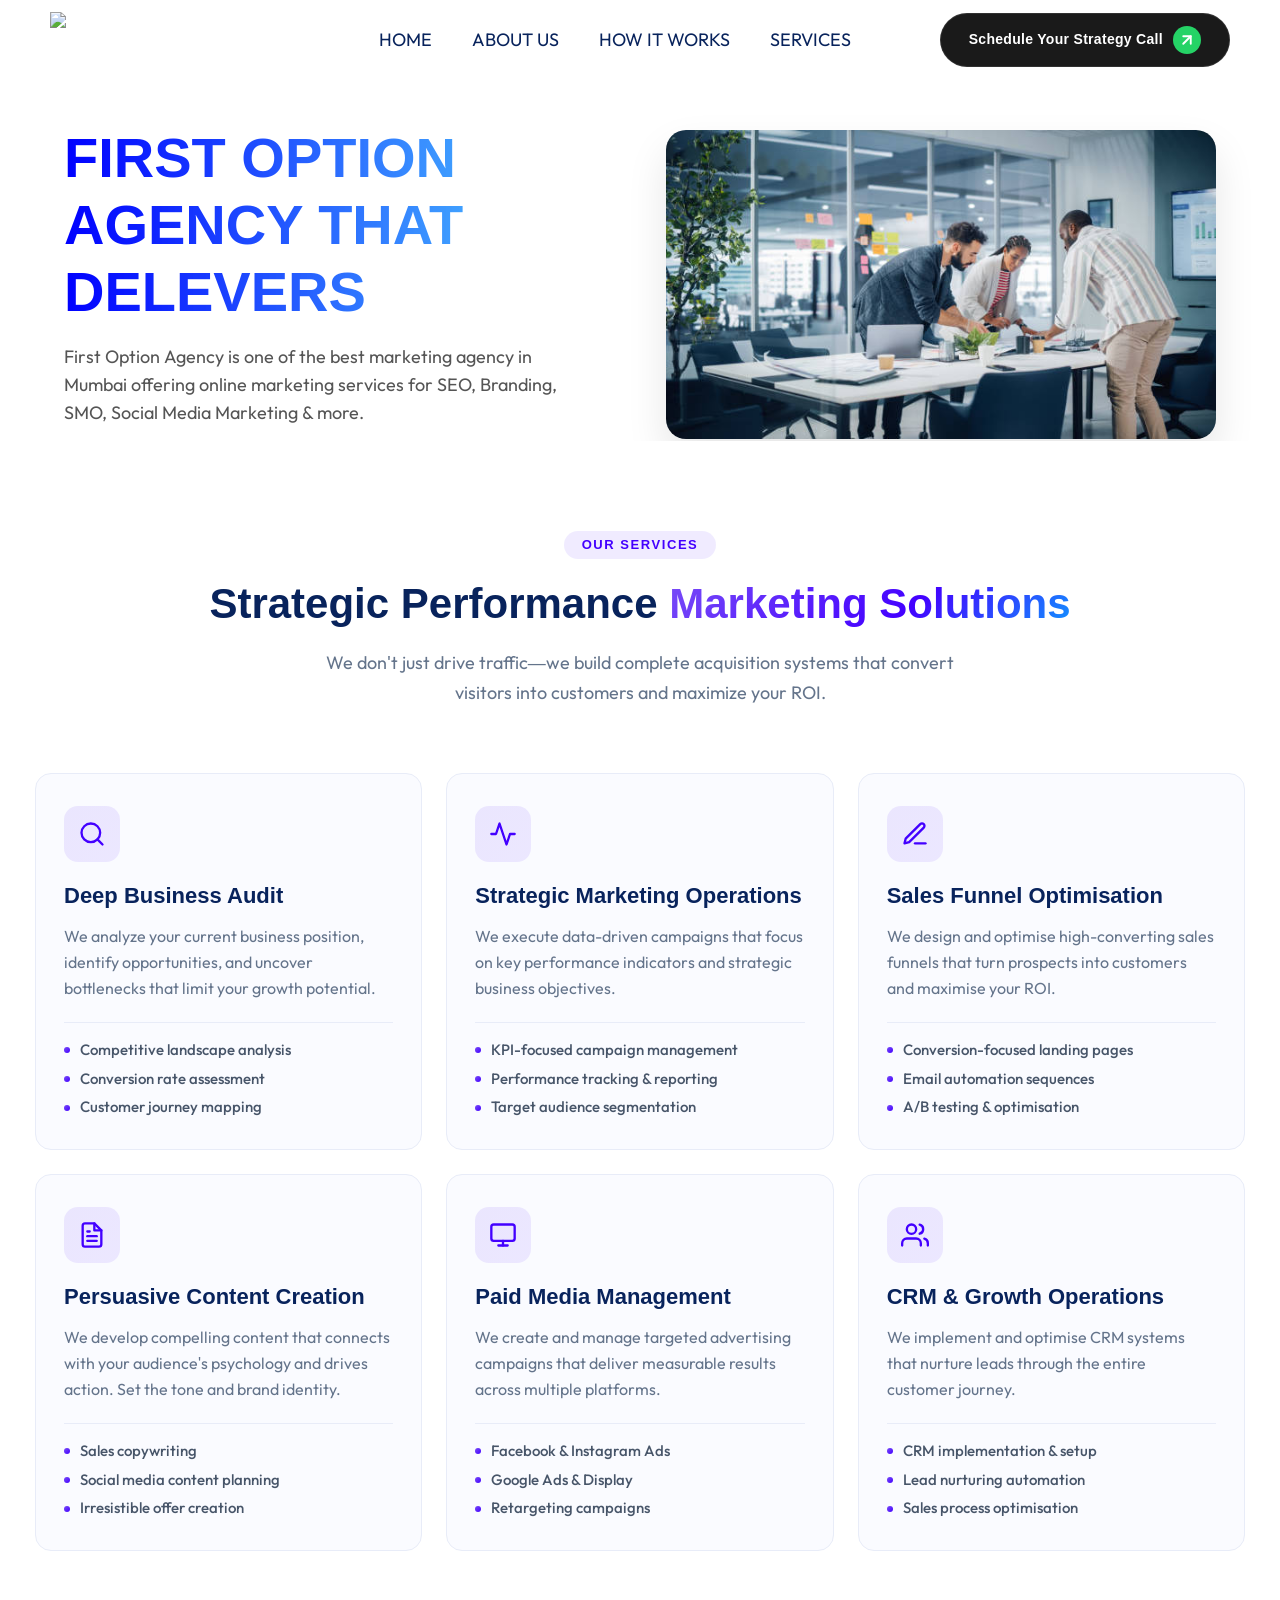
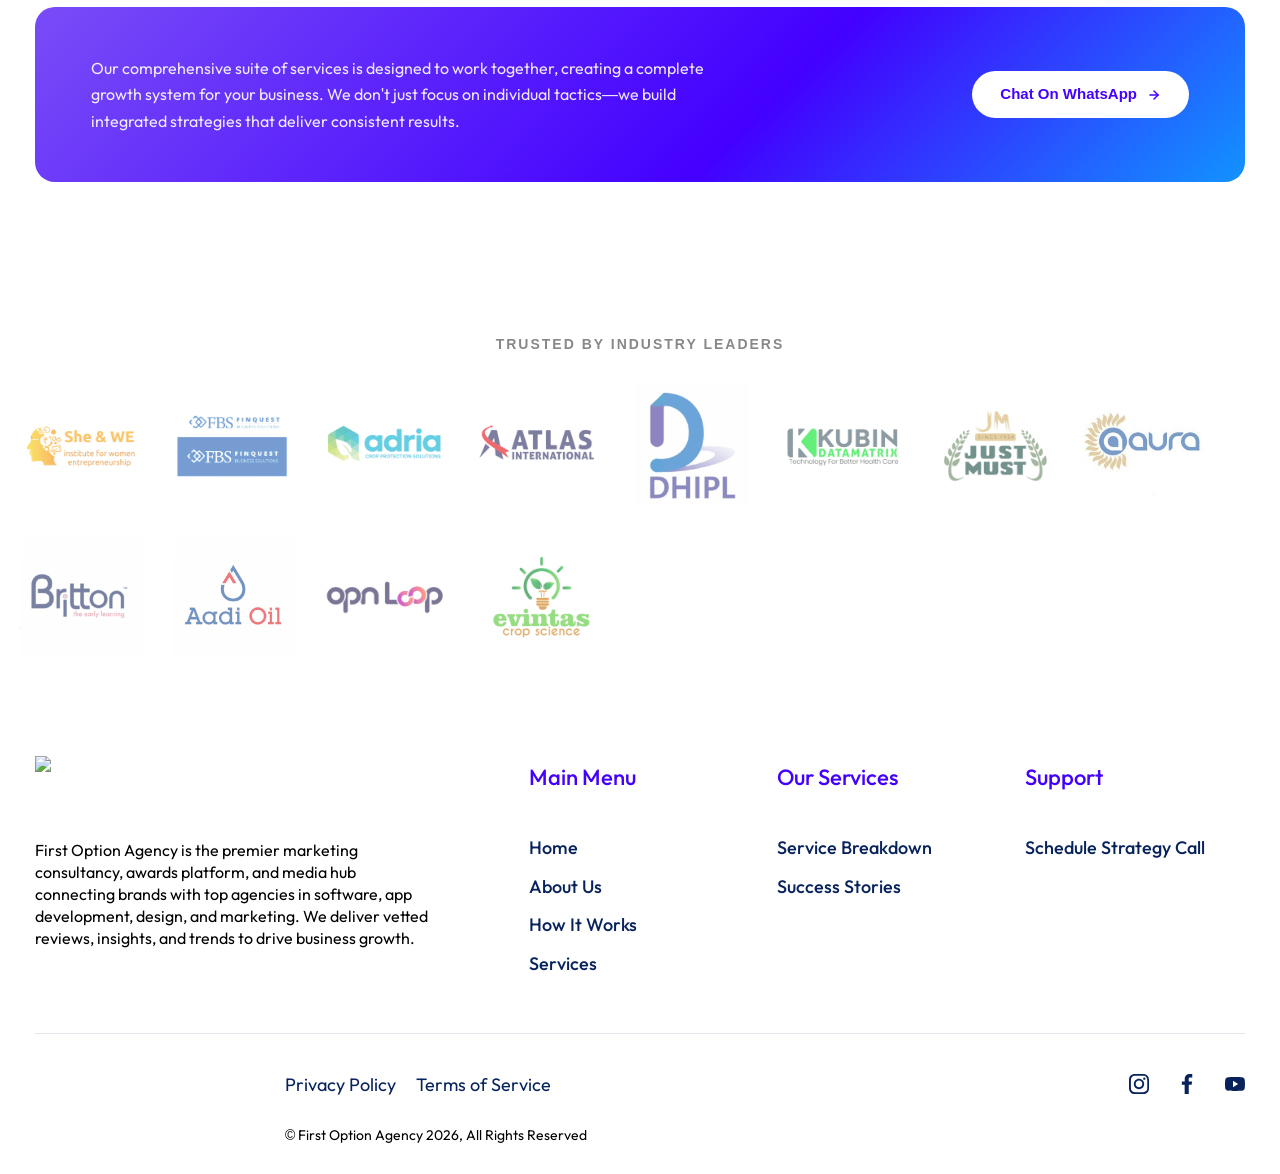
==== commit 26844860: "updated" ====
--- a/service.html
+++ b/service.html
@@ -240,7 +240,7 @@
                         <div class="hp--services__grid">
 
                             <!-- Card 1 -->
-                            <div class="hp--services__card">
+                            <div class="hp--services__card" onclick="goToDetails('audit')">
                                 <label class="hp--services__card-trigger">
                                     <input type="checkbox" class="card-toggle-check">
                                     <div class="card-header-v2">
@@ -271,7 +271,7 @@
                             </div>
 
                             <!-- Card 2 -->
-                            <div class="hp--services__card">
+                            <div class="hp--services__card" onclick="goToDetails('operation')">
                                 <label class="hp--services__card-trigger">
                                     <input type="checkbox" class="card-toggle-check">
                                     <div class="card-header-v2">
@@ -300,7 +300,7 @@
                             </div>
 
                             <!-- Card 3 -->
-                            <div class="hp--services__card">
+                            <div class="hp--services__card" onclick="goToDetails('salse')">
                                 <label class="hp--services__card-trigger">
                                     <input type="checkbox" class="card-toggle-check">
                                     <div class="card-header-v2">
@@ -330,7 +330,7 @@
                             </div>
 
                             <!-- Card 4 -->
-                            <div class="hp--services__card">
+                            <div class="hp--services__card" onclick="goToDetails('creation')">
                                 <label class="hp--services__card-trigger">
                                     <input type="checkbox" class="card-toggle-check">
                                     <div class="card-header-v2">
@@ -364,7 +364,7 @@
                             </div>
 
                             <!-- Card 5 -->
-                            <div class="hp--services__card">
+                            <div class="hp--services__card" onclick="goToDetails('media')">
                                 <label class="hp--services__card-trigger">
                                     <input type="checkbox" class="card-toggle-check">
                                     <div class="card-header-v2">
@@ -395,7 +395,7 @@
                             </div>
 
                             <!-- Card 6 -->
-                            <div class="hp--services__card">
+                            <div class="hp--services__card" onclick="goToDetails('crm')">
                                 <label class="hp--services__card-trigger">
                                     <input type="checkbox" class="card-toggle-check">
                                     <div class="card-header-v2">
@@ -434,7 +434,7 @@
                                 individual tactics—we build integrated strategies that deliver consistent results.</p>
                             <a href="https://wa.me/919765768571" target="_blank"
                                 class="hp--services__cta-btn btn-flex btn-flex--rounded btn-flex--nowrap">
-                                <span>Schedule Your Strategy Call</span>
+                                <span style="white-space: nowrap;">Chat On WhatsApp</span>
                                 <svg width="14" height="14" viewBox="0 0 24 24" fill="none" stroke="currentColor"
                                     stroke-width="2.5" stroke-linecap="round" stroke-linejoin="round">
                                     <path d="M5 12h14" />
@@ -545,6 +545,11 @@
         document.body.style.overflow = 'auto';
     }
 }
+
+function goToDetails(id) {
+    // Ye URL ko details.html?id=audit bana dega
+    window.location.href = `details.html?id=${id}`;
+}
 </script>
 
 <svg style="display: none;">
--- a/style.css
+++ b/style.css
@@ -1689,3 +1689,108 @@
   animation-iteration-count: infinite;    /* Humesha chalta rahega */
 }
 
+/* Container ko flexible aur clean banane ke liye */
+.service-container {
+    display: flex;
+    align-items: center;
+    justify-content: space-between;
+    padding: 80px 5%;
+    gap: 40px;
+    max-width: 100%;
+    margin: 0 auto;
+    margin-top: 30px;
+    font-family: 'Inter', sans-serif; /* Ya standard sans-serif font use karein */
+}
+
+/* Text area styling */
+.service-text {
+    flex: 1;
+}
+
+/* Title styling - Blue aur bold jaisa image mein hai */
+#service-title {
+    font-size: 40px;
+    line-height: 1.1;
+    /* Ye property text ke andar color fill karti hai background ki jagah */
+    background: linear-gradient(to right, #3b59ff, hsl(292, 84%, 61%));
+    background-clip: text;
+    -webkit-text-fill-color: transparent;
+    margin: 15px 0;
+    font-weight: 800;
+}
+
+/* Paragraph styling - Gray text, better line-height ke liye */
+#service-description {
+    font-size: 16px;
+    line-height: 1.6;
+    margin-bottom: 25px;
+    max-width: 100%;
+    font-family: Outfit;
+}
+
+/* Feature list styling - Isse user-friendly list banegi */
+#service-features {
+    list-style: none;
+    padding: 0;
+    margin-bottom: 30px;
+}
+
+#service-features li {
+    display: flex;
+    align-items: center;
+    margin-bottom: 12px;
+    font-size: 15px;
+    font-weight: 500;
+    font-family: Outfit;
+}
+
+/* Feature list ke aage blue checkmark - Image se match karne ke liye */
+#service-features li::before {
+    content: "✓";
+    display: flex;
+    align-items: center;
+    justify-content: center;
+    width: 20px;
+    height: 20px;
+    background: #3b59ff; /* Blue background */
+    color: white;
+    border-radius: 50%;
+    margin-right: 12px;
+    font-size: 12px;
+    font-weight: bold;
+}
+
+/* Image wrapper side styling */
+.service-image-wrapper {
+    flex: 1;
+    display: flex;
+    justify-content: flex-end;
+}
+
+/* Image card - Isme hum image ke piche blue background nahi dalenge */
+.image-card {
+    padding: 20px;
+    border-radius: 10px;
+    /* Subtle shadow image ko depth dene ke liye */
+   
+}
+
+/* Actual image image container ke andar fill ho */
+#service-image {
+    width: 100%;
+    height: auto;
+    border-radius: 10px;
+    display: block;
+}
+
+/* -- -- -- Responsive Mobile View -- -- -- */
+@media (max-width: 992px) {
+    .service-container {
+        flex-direction: column; /* Mobile mein vertical stack */
+        text-align: center;
+        padding: 40px 20px;
+    }
+    #service-description { margin: 0 auto 25px; }
+    #service-features { display: inline-block; text-align: left; }
+    .service-image-wrapper { justify-content: center; }
+}
